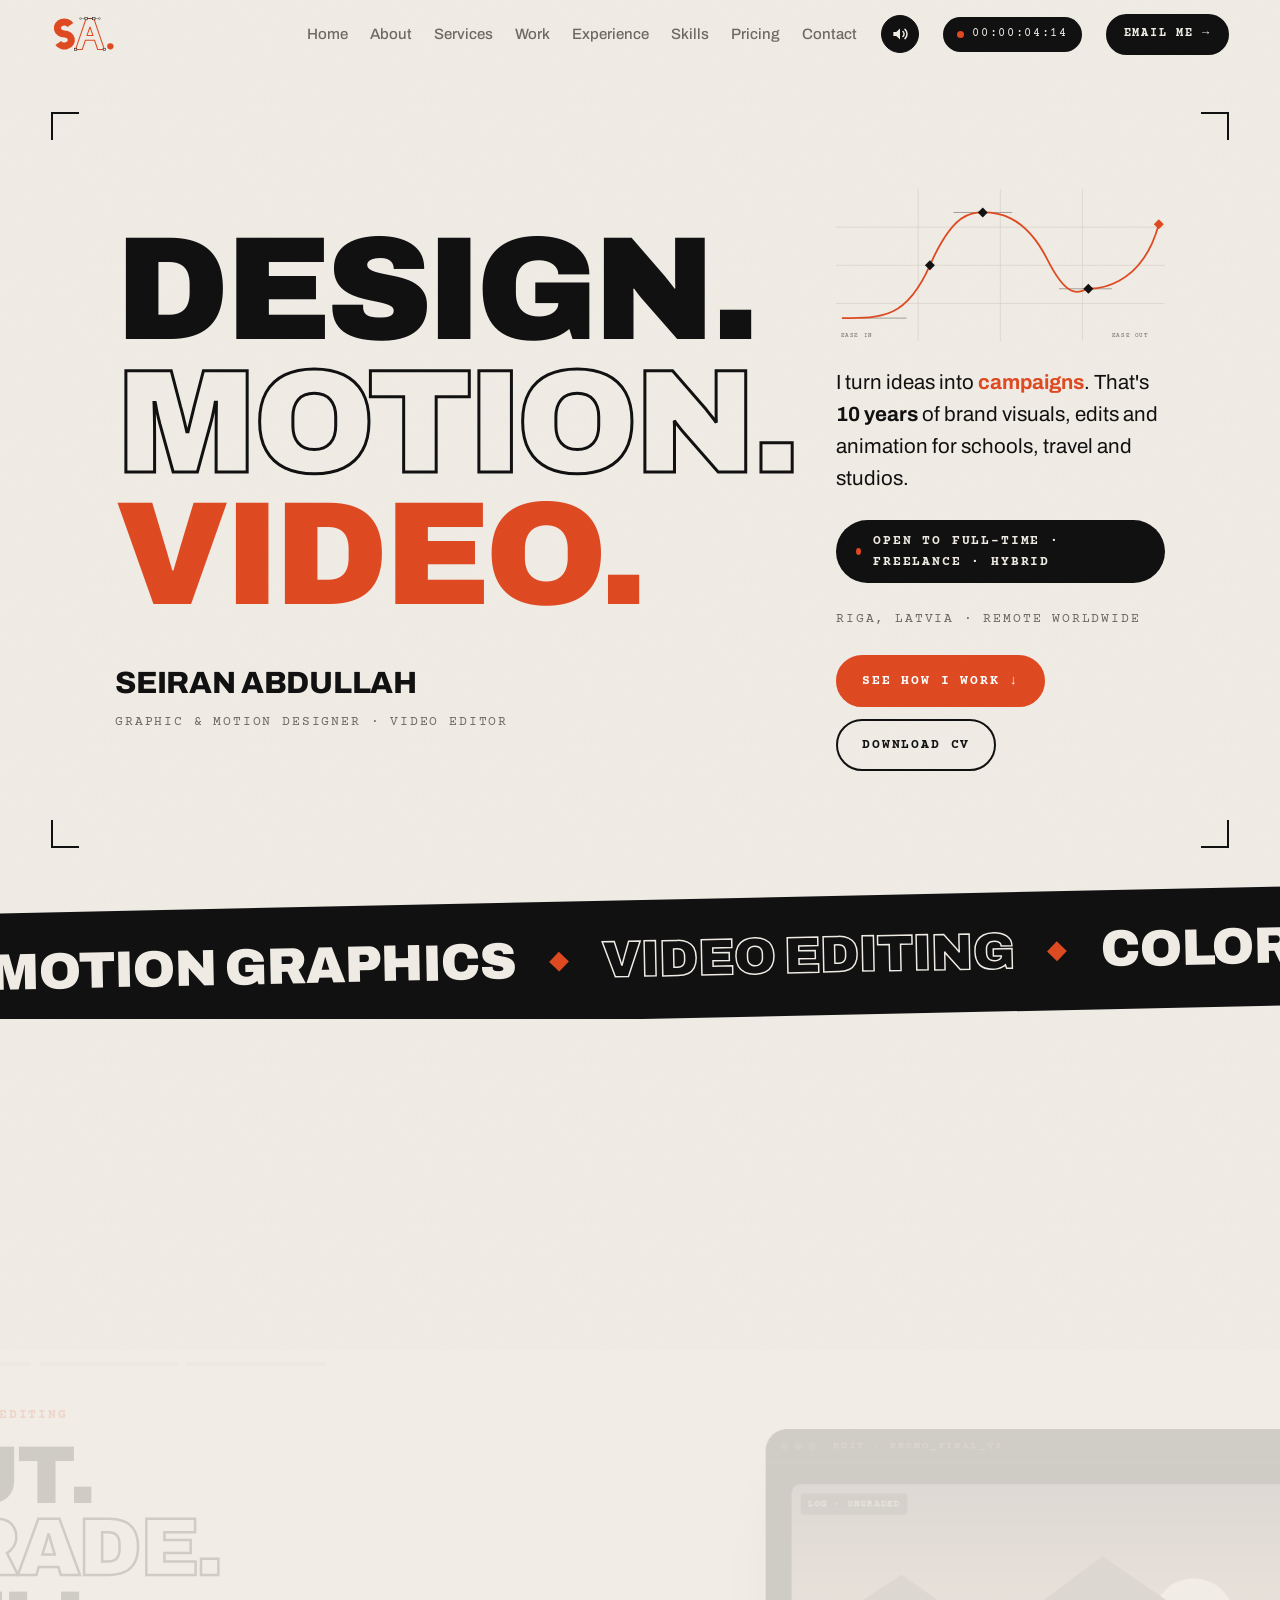
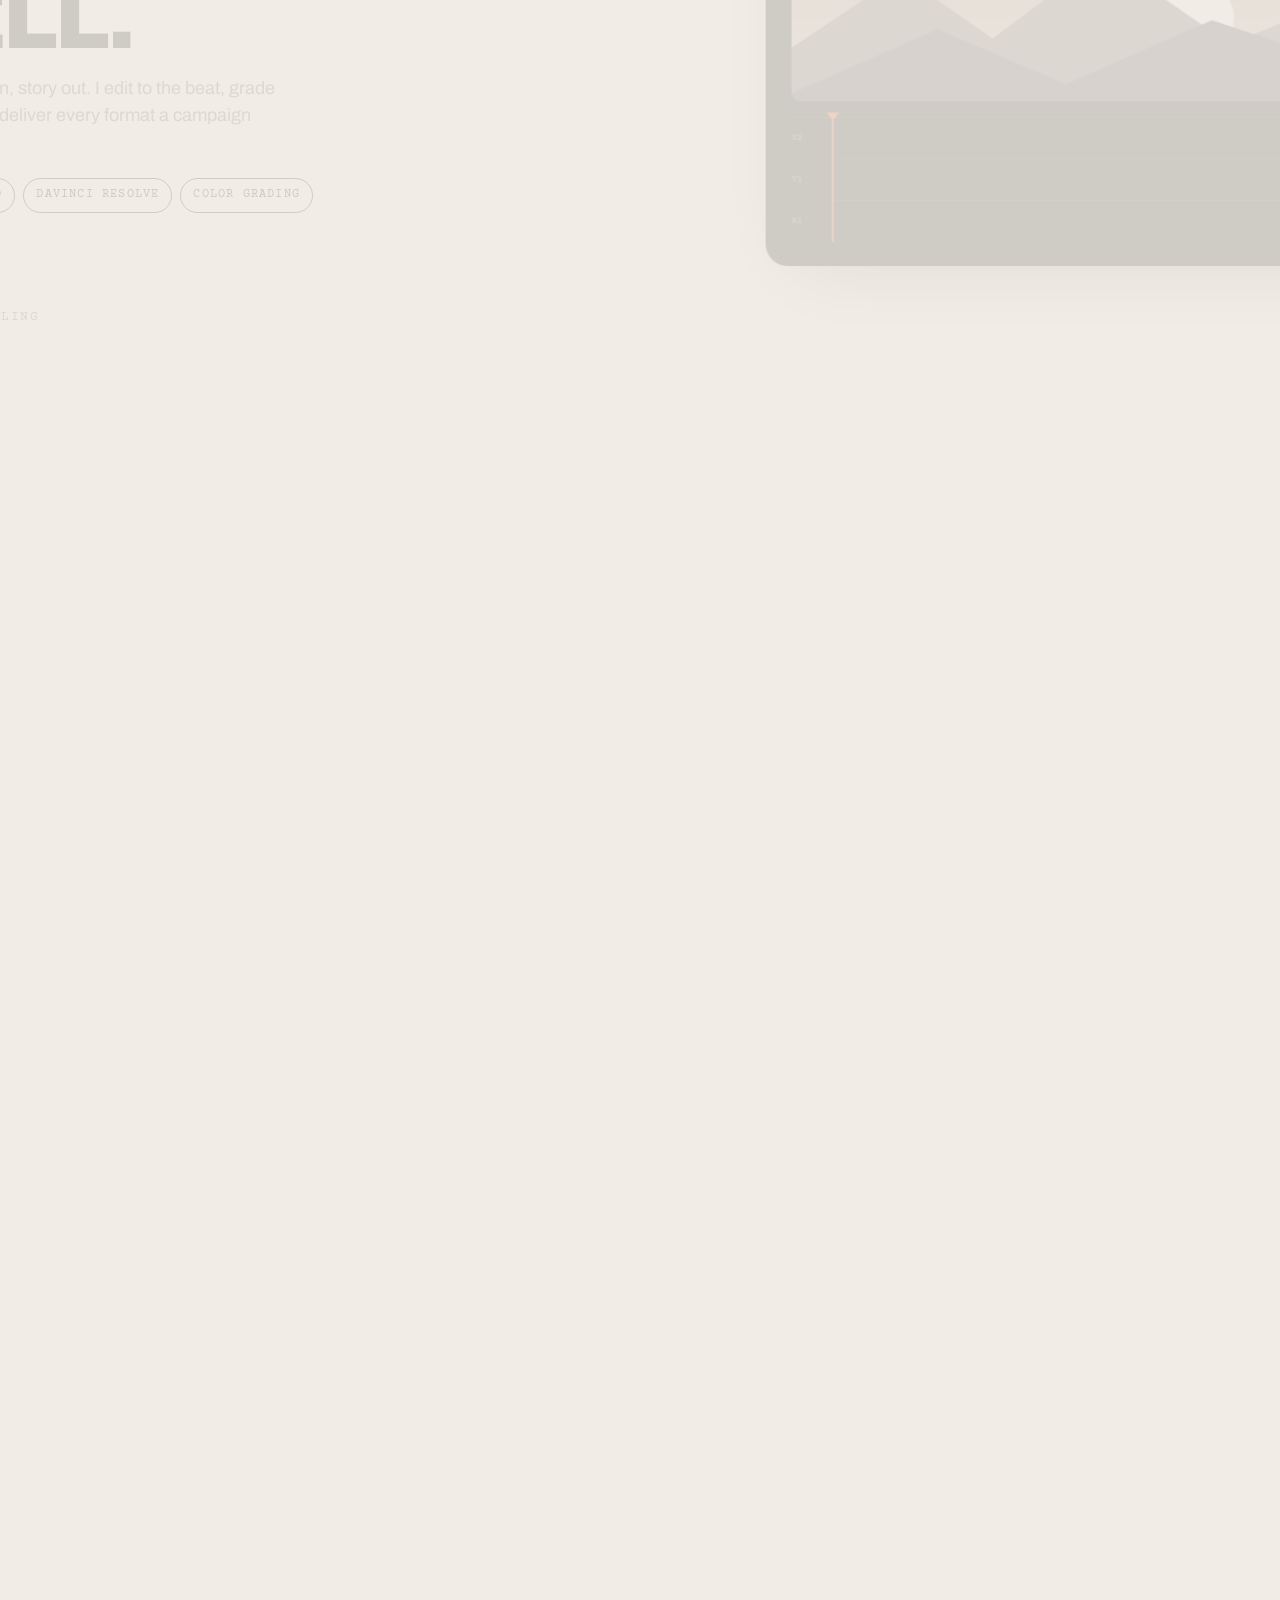
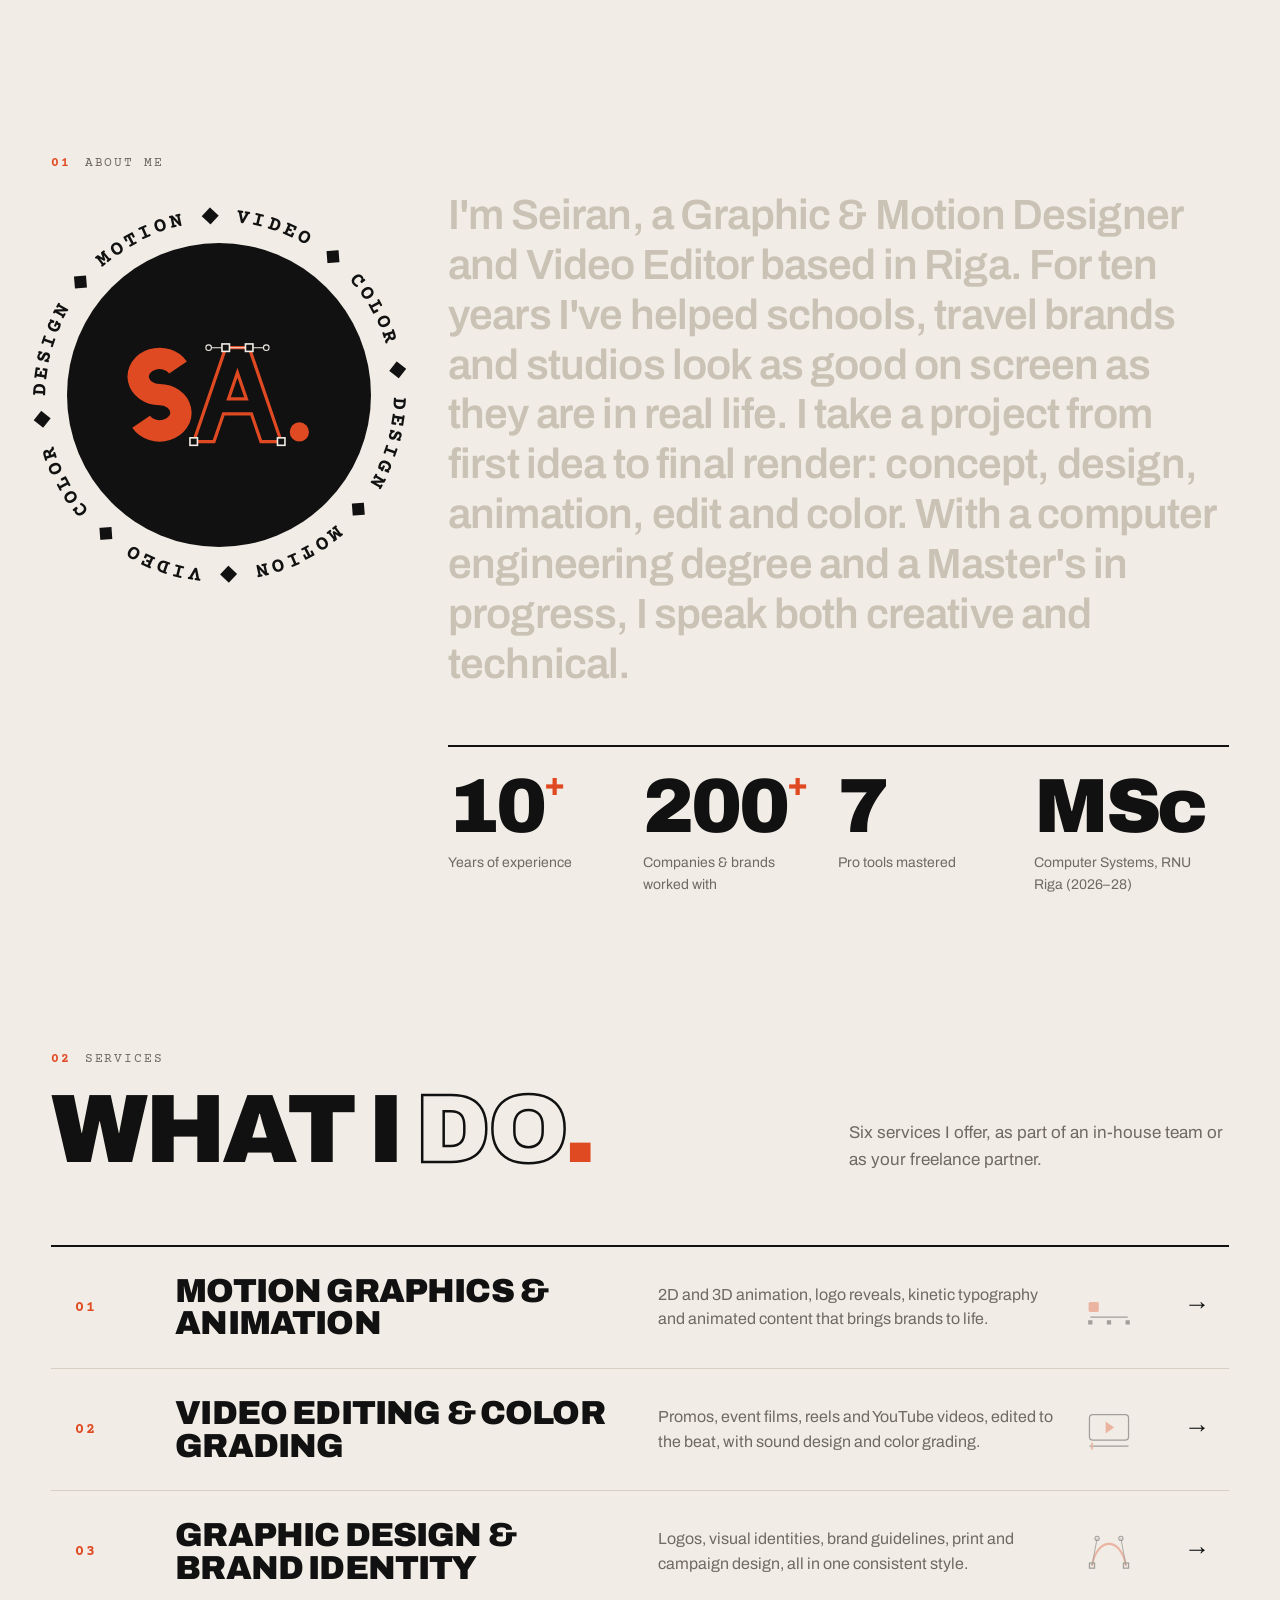
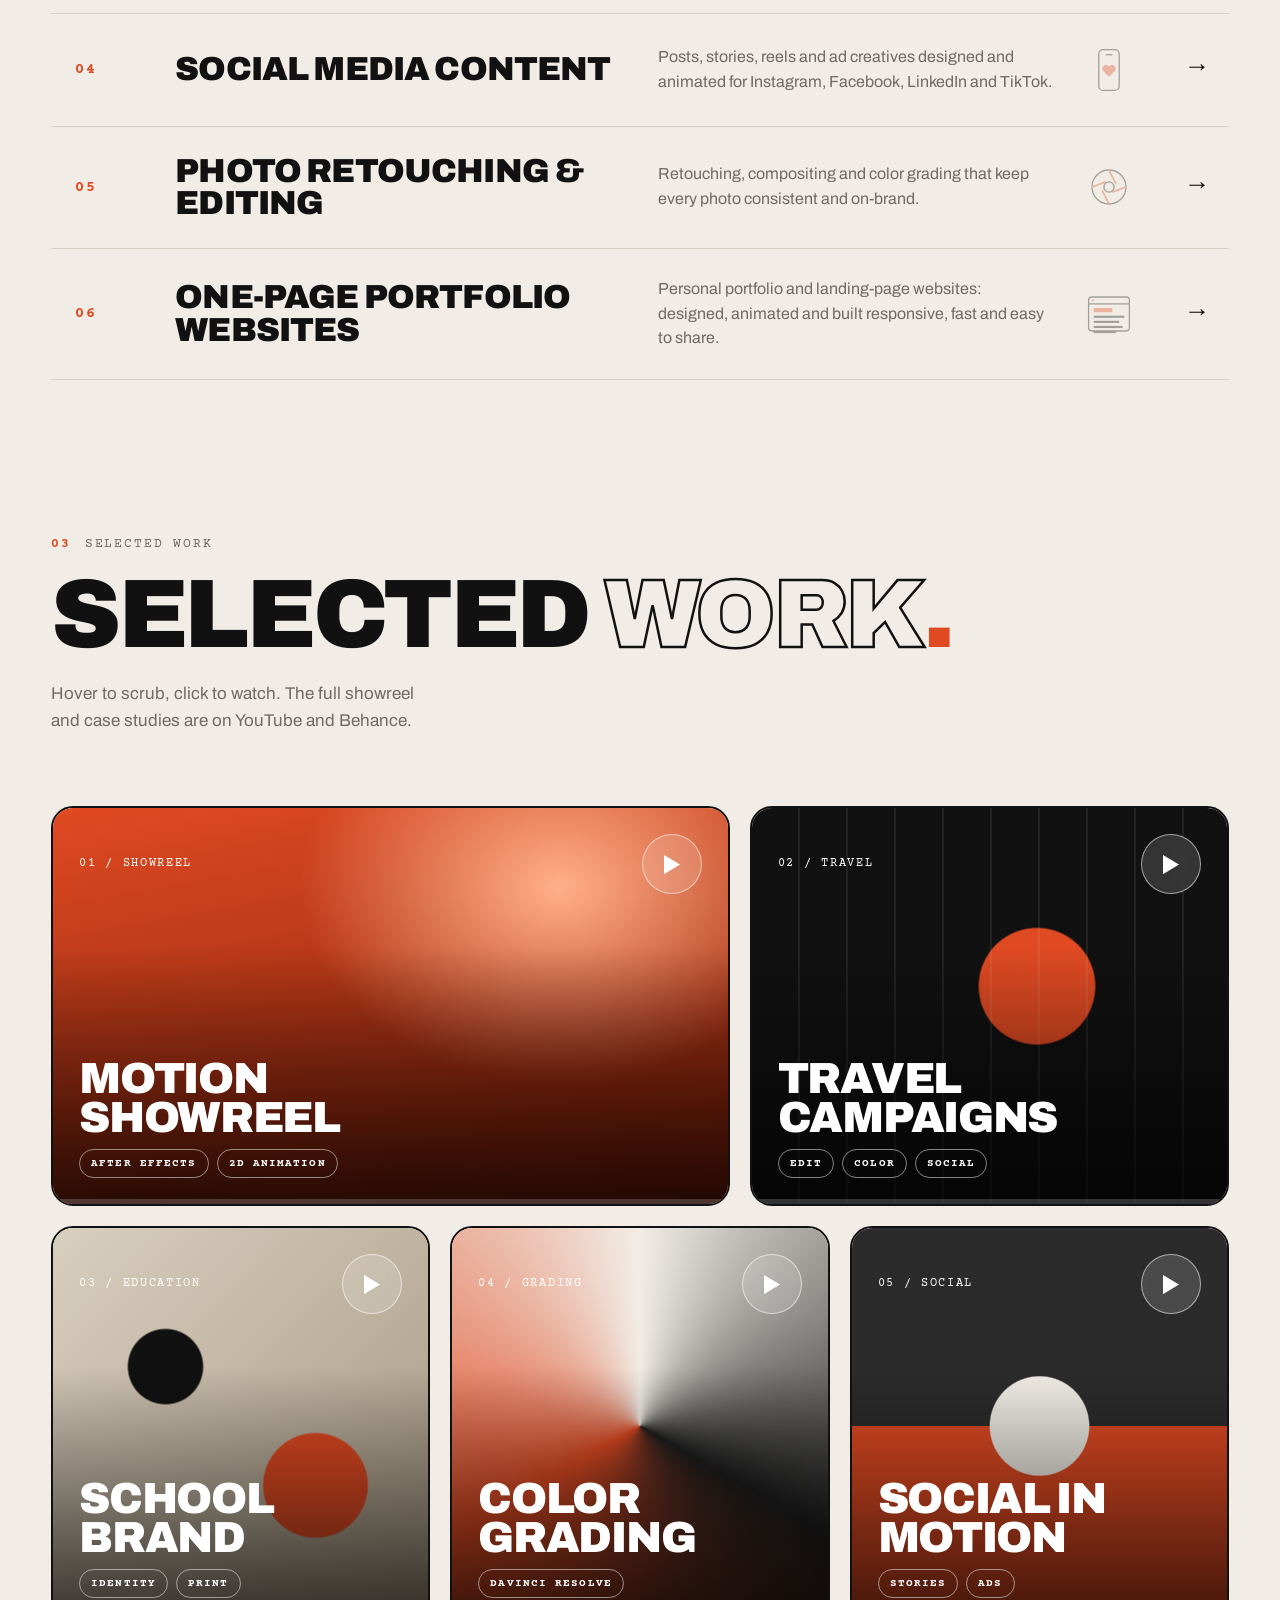
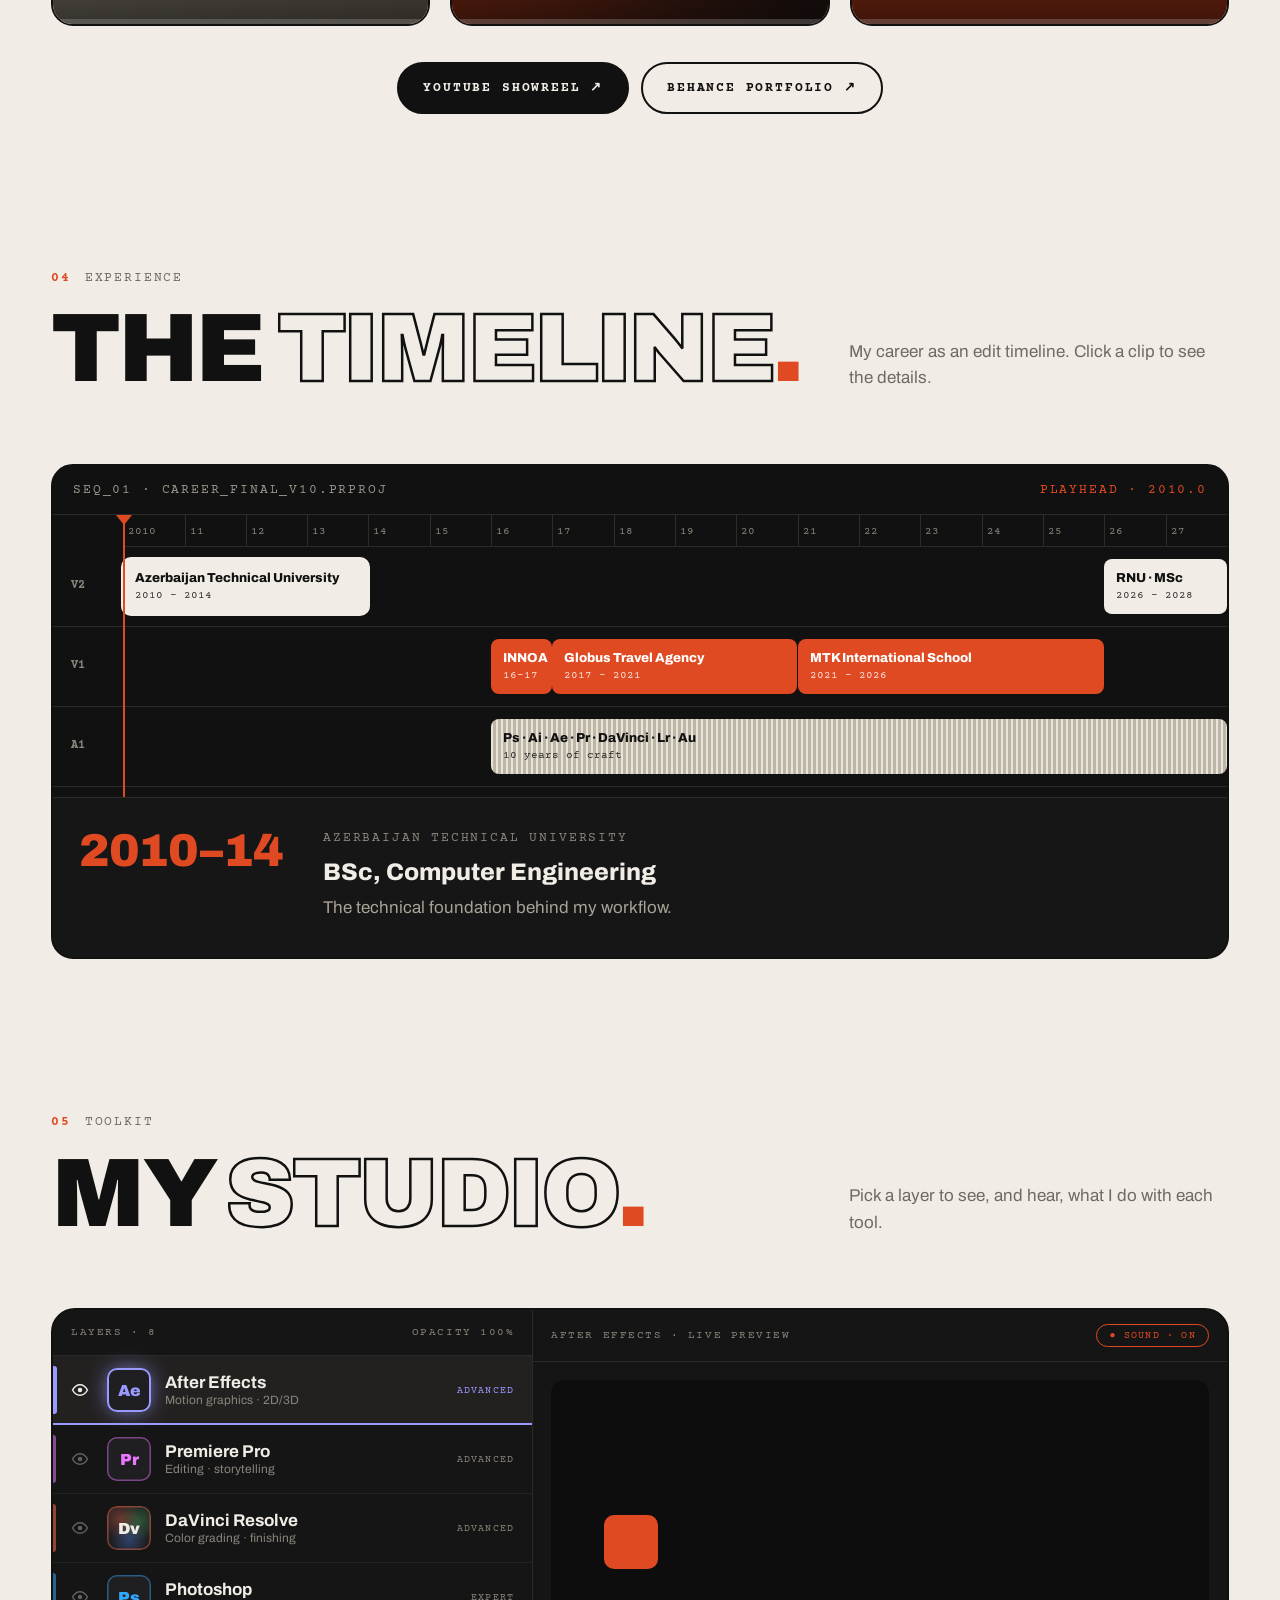
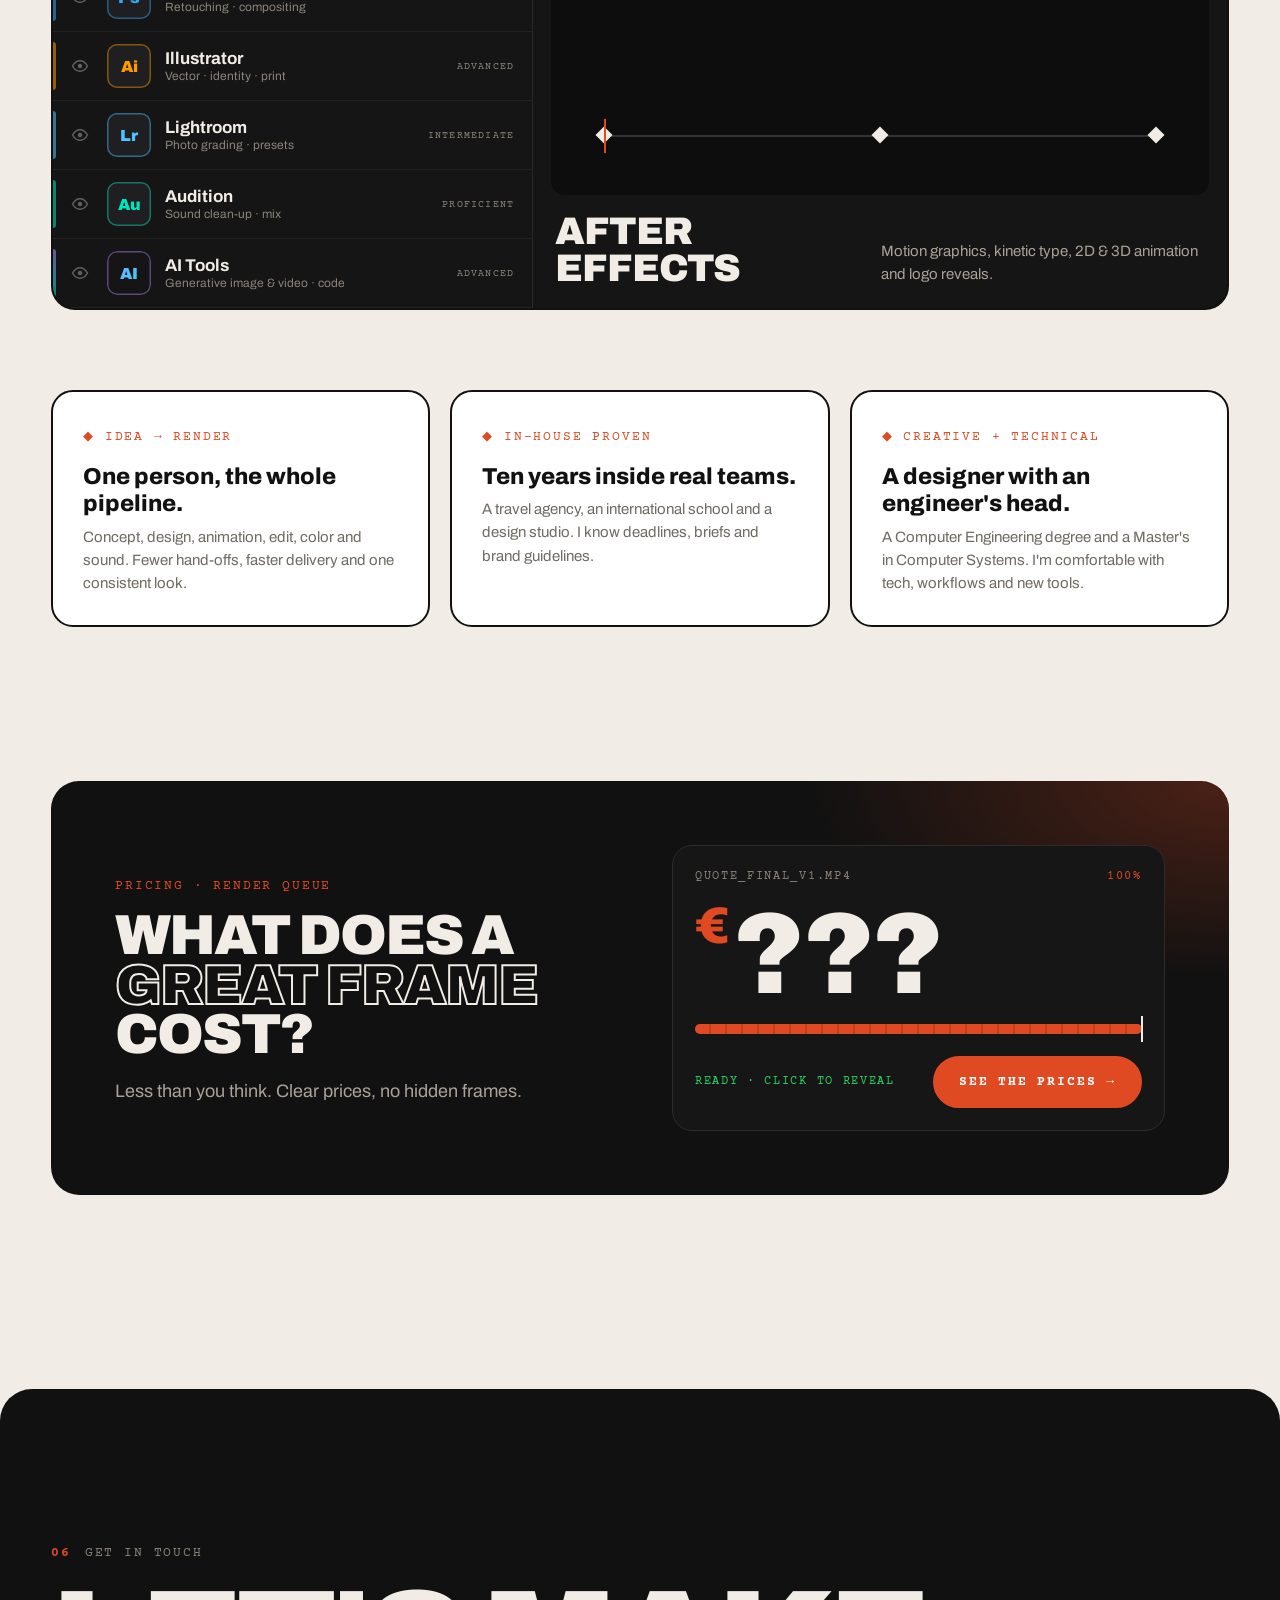
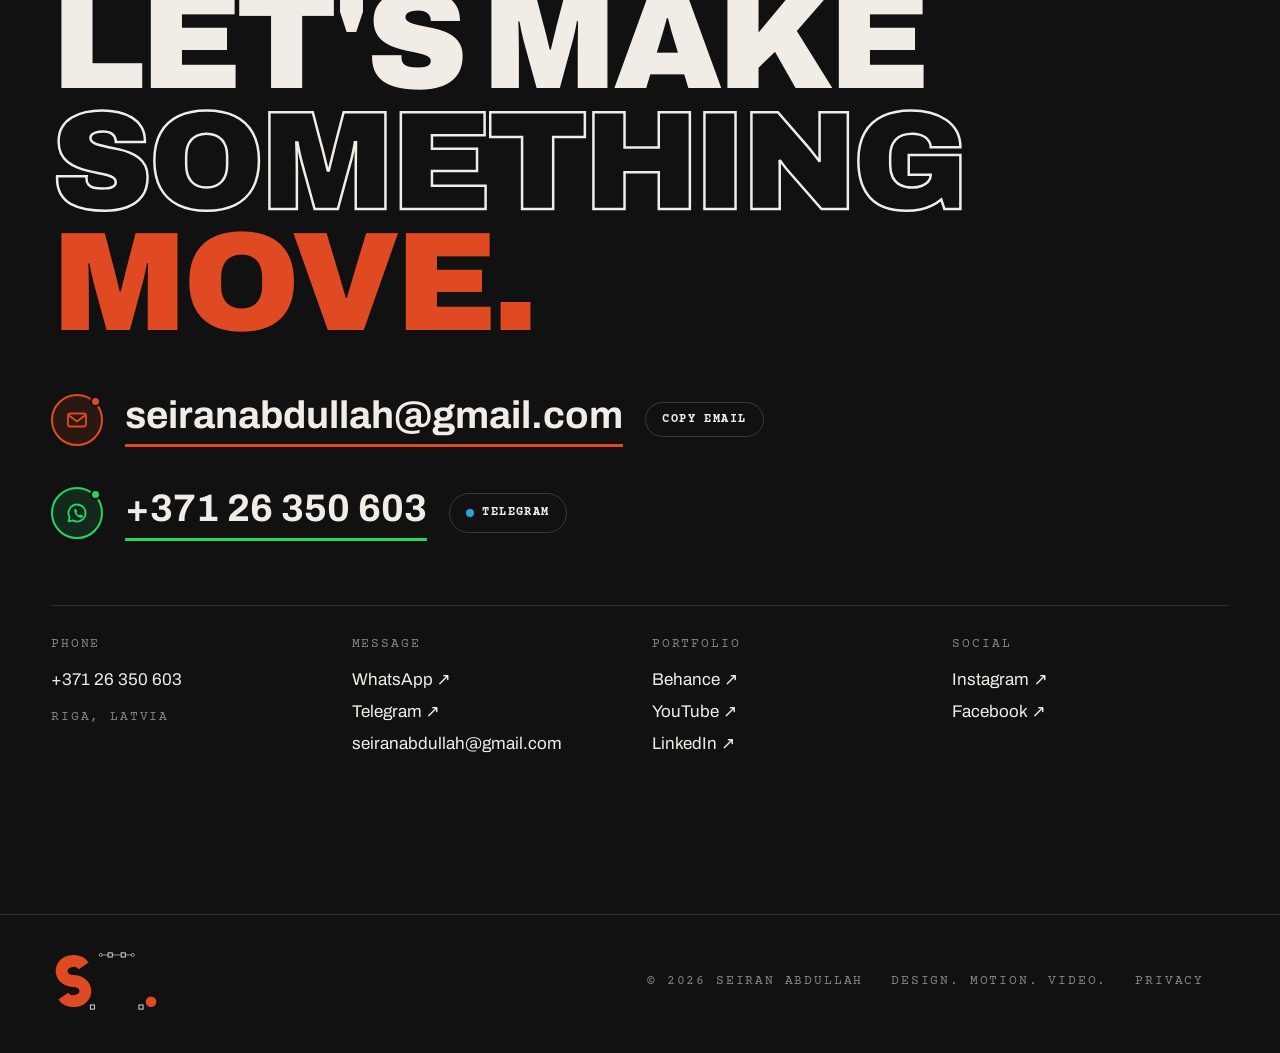
==== index.html @ f1a32ddb "Add files via upload" ====
<!DOCTYPE html>
<html lang="en">
<head>
<meta charset="utf-8">
<meta name="viewport" content="width=device-width, initial-scale=1, viewport-fit=cover">
<title>Seiran Abdullah — Graphic & Motion Designer · Video Editor</title>
<meta name="description" content="Seiran Abdullah — Graphic & Motion Designer and Video Editor based in Riga, Latvia. 10 years of experience in motion graphics, video editing, color grading and brand visuals.">
<meta property="og:type" content="website">
<meta property="og:site_name" content="Seiran Abdullah">
<meta property="og:url" content="https://seiranabdullah.me/">
<meta property="og:title" content="Seiran Abdullah — Design. Motion. Video.">
<meta property="og:description" content="Graphic & Motion Designer and Video Editor in Riga, Latvia. 10+ years, 200+ companies and brands.">
<meta property="og:image" content="https://seiranabdullah.me/og-image.png">
<meta property="og:image:width" content="1200">
<meta property="og:image:height" content="630">
<meta property="og:image:alt" content="Seiran Abdullah — Design. Motion. Video.">
<meta name="twitter:card" content="summary_large_image">
<meta name="twitter:image" content="https://seiranabdullah.me/og-image.png">
<meta name="theme-color" content="#f1ede6">
<link rel="canonical" href="https://seiranabdullah.me/">
<link rel="icon" type="image/svg+xml" href="favicon.svg">
<link rel="apple-touch-icon" href="favicon-180.png">
<link rel="preconnect" href="https://fonts.googleapis.com">
<link rel="preconnect" href="https://fonts.gstatic.com" crossorigin>
<link href="https://fonts.googleapis.com/css2?family=Archivo:wght@400;500;600;700;800;900&family=Courier+Prime:wght@400;700&display=swap" rel="stylesheet">
<link rel="stylesheet" href="style.css">
</head>
<body>
<div class="cursor" id="cursor"></div>

<header class="bar" id="bar">
  <a href="index.html#top" class="logo" id="logo" aria-label="Seiran Abdullah — home"><svg xmlns="http://www.w3.org/2000/svg" viewBox="6 6 188 108" width="66" height="38" role="img" aria-label="Seiran Abdullah logo"><path class="ls" d="M61.3 34.5 A20 17 0 1 0 44 60 A20 17 0 1 1 26.7 85.5" fill="none" stroke="#e04a22" stroke-width="20"/><path class="la" d="M76 104 L106 16 L128 16 L158 104 L139.0 104 L130.1 78 L103.9 78 L95.0 104 Z M117.0 39.5 L125.4 64 L108.6 64 Z" fill="none" stroke="#e04a22" stroke-width="3" stroke-linejoin="miter"/><g class="lhand"><line x1="90" y1="16" x2="144" y2="16" stroke="#111111" stroke-width="1"/><circle cx="90" cy="16" r="2.6" fill="#f1ede6" stroke="#111111" stroke-width="1"/><circle cx="144" cy="16" r="2.6" fill="#f1ede6" stroke="#111111" stroke-width="1"/></g><g class="lanc"><rect x="72.5" y="100.5" width="7" height="7" fill="#f1ede6" stroke="#111111" stroke-width="1.5"/><rect x="102.5" y="12.5" width="7" height="7" fill="#f1ede6" stroke="#111111" stroke-width="1.5"/><rect x="124.5" y="12.5" width="7" height="7" fill="#f1ede6" stroke="#111111" stroke-width="1.5"/><rect x="154.5" y="100.5" width="7" height="7" fill="#f1ede6" stroke="#111111" stroke-width="1.5"/></g><circle class="ldot" cx="175" cy="95" r="9" fill="#e04a22"/></svg></a>
  <nav class="nav" id="nav">
    <a href="#top">Home</a>
    <a href="#about">About</a>
    <a href="#services">Services</a>
    <a href="#work">Work</a>
    <a href="#experience">Experience</a>
    <a href="#skills">Skills</a>
    <a href="pricing.html">Pricing</a>
    <a href="#contact">Contact</a>
  </nav>
  <button class="sndall" id="sndAll" aria-pressed="false" aria-label="Turn sound on"><svg viewBox="0 0 24 24" aria-hidden="true"><path d="M4 9.5h3.5L12 5.5v13l-4.5-4H4z" fill="currentColor"/><path class="w1" d="M15.5 9a4 4 0 0 1 0 6" fill="none" stroke="currentColor" stroke-width="1.8" stroke-linecap="round"/><path class="w2" d="M18 6.5a7.5 7.5 0 0 1 0 11" fill="none" stroke="currentColor" stroke-width="1.8" stroke-linecap="round"/><path class="mute" d="M16 9.5l5 5M21 9.5l-5 5" stroke="currentColor" stroke-width="1.8" stroke-linecap="round"/></svg></button>
  <div class="tc mono" id="tcPill" title="Time you have spent on this site"><span class="rec"></span><span id="tc">00:00:00:00</span></div>
  <a href="mailto:seiranabdullah@gmail.com" class="btn ink sm" data-open-form>Email me →</a>
  <button class="burger" id="burger" aria-label="Open menu" aria-expanded="false">MENU</button>
</header>

<main id="top">
<!-- ================= HERO ================= -->
<section class="hero">
  <div class="wrap" style="width:100%">
    <div class="frame crop"><span class="cm"></span>
      <div class="hero-grid">
        <div>
          <div class="stack">
            <span class="row"><span>Design.</span></span>
            <span class="row o"><span>Motion.</span></span>
            <span class="row a"><span>Video.</span><i class="wipe-ph"></i></span>
          </div>
          <div class="who later">
            <h1>Seiran Abdullah</h1>
            <div class="mono">Graphic &amp; Motion Designer · Video Editor</div>
          </div>
        </div>
        <div class="hero-side later">
          <svg class="graph" viewBox="0 0 560 260" aria-hidden="true">
            <path class="grid" d="M0 65H560M0 130H560M0 195H560M140 0V260M280 0V260M420 0V260"/>
            <path class="hand" d="M40 220 L120 220 M200 40 L300 40 M380 170 L470 170"/>
            <path class="curve" id="heroCurve" d="M10 220 C80 220 120 220 160 130 S 230 40 250 40 S 320 40 360 120 S 420 170 430 170 S 520 170 550 60"/>
            <rect class="kf" x="154" y="124" width="12" height="12" transform="rotate(45 160 130)" style="animation-delay:3.3s"/>
            <rect class="kf" x="244" y="34" width="12" height="12" transform="rotate(45 250 40)" style="animation-delay:3.7s"/>
            <rect class="kf" x="424" y="164" width="12" height="12" transform="rotate(45 430 170)" style="animation-delay:4.2s"/>
            <rect class="kf" x="544" y="54" width="12" height="12" transform="rotate(45 550 60)" style="animation-delay:4.6s;fill:#e04a22"/>
            <circle r="7" fill="#e04a22" opacity="0">
              <set attributeName="opacity" to="1" begin="5s"/>
              <animateMotion dur="3.2s" begin="5s" repeatCount="indefinite" calcMode="spline" keyTimes="0;1" keyPoints="0;1" keySplines=".65 0 .35 1" path="M10 220 C80 220 120 220 160 130 S 230 40 250 40 S 320 40 360 120 S 420 170 430 170 S 520 170 550 60"/>
            </circle>
            <text x="8" y="252">EASE IN</text><text x="470" y="252">EASE OUT</text>
          </svg>
          <p class="lead">I turn ideas into <span class="swap" id="swap"><span>motion</span></span>. That's <b>10 years</b> of brand visuals, edits and animation for schools, travel and studios.</p>
          <div><span class="pill">Open to full-time · Freelance · Hybrid</span></div>
          <div class="mono where">Riga, Latvia · Remote worldwide</div>
          <div class="cta">
            <a class="btn hot" href="#story" data-cursor="big">See how I work ↓</a>
            <a class="btn" href="seiranabdullah.pdf" target="_blank" rel="noopener" data-cursor="big">Download CV</a>
          </div>
        </div>
      </div>
    </div>
  </div>
</section>

<div class="marquee" aria-hidden="true">
  <div class="track">
    <span>Motion Graphics</span><span class="ghost">Video Editing</span><span>Color Grading</span><span class="ghost">Brand Identity</span><span>2D &amp; 3D Animation</span><span class="ghost">Social Content</span>
    <span>Motion Graphics</span><span class="ghost">Video Editing</span><span>Color Grading</span><span class="ghost">Brand Identity</span><span>2D &amp; 3D Animation</span><span class="ghost">Social Content</span>
  </div>
</div>

<!-- ================= SCROLL STORY ================= -->
<section class="story" id="story" aria-label="How I work: editing, motion, design">
  <div class="story-stage">
    <div>
      <div class="rail" aria-hidden="true"><span><i></i></span><span><i></i></span><span><i></i></span></div>
      <div class="ctexts">
        <div class="ct on" data-c="0">
          <span class="mono">01 / Video editing</span>
          <h2>Cut.<br><span class="o">Grade.</span><br>Tell.</h2>
          <p>Raw footage in, story out. I edit to the beat, grade for mood and deliver every format a campaign needs.</p>
          <ul><li>Premiere Pro</li><li>DaVinci Resolve</li><li>Color grading</li><li>Sound</li></ul>
        </div>
        <div class="ct" data-c="1">
          <span class="mono">02 / Motion design</span>
          <h2>Every<br><span class="o">frame</span><br>moves.</h2>
          <p>Keyframes, easing and timing. That's the difference between something that moves and something that feels alive.</p>
          <ul><li>After Effects</li><li>2D animation</li><li>3D animation</li><li>Kinetic type</li></ul>
        </div>
        <div class="ct" data-c="2">
          <span class="mono">03 / Graphic design</span>
          <h2>Grid.<br><span class="o">Vector.</span><br>Brand.</h2>
          <p>Every motion piece starts as a strong still. I build logos, identities and campaign visuals on a grid and finish them by eye.</p>
          <ul><li>Illustrator</li><li>Photoshop</li><li>Identity</li><li>Print</li></ul>
        </div>
      </div>
      <div class="scroll-hint mono"><i></i>Keep scrolling</div>
    </div>

    <div class="monitor" aria-hidden="true">
      <div class="mon-bar mono"><span class="dots"><i></i><i></i><i></i></span><span class="ttl" id="monTitle">EDIT · Promo_Final_v3</span><span class="tcr" id="monTc">00:00:00:00</span></div>

      <!-- scene 1: editing -->
      <div class="scene s-edit on" data-s="0">
        <div class="viewer">
          <svg class="flat" viewBox="0 0 320 180" preserveAspectRatio="xMidYMid slice"><defs><linearGradient id="skyA" x1="0" y1="0" x2="0" y2="1"><stop offset="0" stop-color="#2b2d5c"/><stop offset=".55" stop-color="#f07b4f"/><stop offset="1" stop-color="#ffcf8a"/></linearGradient></defs><rect width="320" height="180" fill="url(#skyA)"/><circle cx="220" cy="104" r="22" fill="#ffe2b0"/><path d="M0 120 L60 80 L110 115 L170 70 L240 118 L320 85 V180 H0Z" fill="#6b2f43"/><path d="M0 145 L80 110 L150 140 L230 105 L320 135 V180 H0Z" fill="#2a1622"/><path d="M0 166 Q160 140 320 166 V180 H0Z" fill="#140b10"/></svg>
          <div class="graded" id="graded" style="position:absolute;inset:0"><svg viewBox="0 0 320 180" preserveAspectRatio="xMidYMid slice" style="position:absolute;inset:0;width:100%;height:100%"><defs><linearGradient id="skyB" x1="0" y1="0" x2="0" y2="1"><stop offset="0" stop-color="#1d1f63"/><stop offset=".5" stop-color="#ff5a2a"/><stop offset="1" stop-color="#ffc35c"/></linearGradient></defs><rect width="320" height="180" fill="url(#skyB)"/><circle cx="220" cy="104" r="22" fill="#fff0c8"/><path d="M0 120 L60 80 L110 115 L170 70 L240 118 L320 85 V180 H0Z" fill="#7a1e3a"/><path d="M0 145 L80 110 L150 140 L230 105 L320 135 V180 H0Z" fill="#250a1c"/><path d="M0 166 Q160 140 320 166 V180 H0Z" fill="#0b0408"/></svg></div>
          <span class="wipe" id="wipe"></span>
          <span class="lab l">LOG · UNGRADED</span><span class="lab r" id="gradeLab" style="opacity:0">REC.709 · GRADED</span>
        </div>
        <div class="tracks" id="tracks">
          <div class="trk2"><b>V2</b><span class="clip2 c-c" data-at=".14" style="left:48%;width:26%">TITLE · SA.</span></div>
          <div class="trk2"><b>V1</b><span class="clip2 c-o" data-at=".02" style="left:0;width:31%">CLIP_01</span><span class="clip2 c-o" data-at=".07" style="left:32%;width:30%">CLIP_02</span><span class="clip2 c-o" data-at=".11" style="left:63%;width:37%">CLIP_03</span></div>
          <div class="trk2"><b>A1</b><span class="clip2 c-a" data-at=".18" style="left:0;width:100%">MUSIC · 120 BPM</span></div>
          <span class="ph2" id="ph2"></span>
        </div>
      </div>

      <!-- scene 2: motion -->
      <div class="scene s-motion" data-s="1">
        <svg viewBox="0 0 640 420">
          <path d="M60 110 H580 M60 203 H580 M60 296 H580 M60 390 H580 M190 90 V390 M320 90 V390 M450 90 V390 M580 90 V390" stroke="#222" stroke-width="1"/>
          <line x1="60" y1="44" x2="580" y2="44" stroke="#2c2c2c" stroke-width="2"/>
          <g id="ghosts"></g>
          <rect id="mObj" x="46" y="30" width="28" height="28" rx="6" fill="#e04a22"/>
          <path id="mCurve" d="M60 390 C260 390 380 110 580 110" fill="none" stroke="#e04a22" stroke-width="3"/>
          <g id="mHandles" opacity="0">
            <line x1="60" y1="390" x2="260" y2="390" stroke="#f1ede6" stroke-width="1.5"/><circle cx="260" cy="390" r="6" fill="#111" stroke="#f1ede6" stroke-width="1.5"/>
            <line x1="580" y1="110" x2="380" y2="110" stroke="#f1ede6" stroke-width="1.5"/><circle cx="380" cy="110" r="6" fill="#111" stroke="#f1ede6" stroke-width="1.5"/>
          </g>
          <rect id="kf1" x="52" y="382" width="16" height="16" fill="#f1ede6" transform="rotate(45 60 390)" opacity="0"/>
          <rect id="kf2" x="572" y="102" width="16" height="16" fill="#f1ede6" transform="rotate(45 580 110)" opacity="0"/>
          <circle id="mDot" r="6" fill="#fff" opacity="0"/>
          <text x="60" y="80">POSITION X</text><text x="470" y="80" id="mFrame">FRAME 000</text>
          <text x="66" y="412">EASE IN-OUT · 25 FPS</text>
        </svg>
      </div>

      <!-- scene 3: design -->
      <div class="scene s-design" data-s="2">
        <div class="grid"></div>
        <svg class="art" viewBox="0 0 200 120">
          <path id="dS" d="M61.3 34.5 A20 17 0 1 0 44 60 A20 17 0 1 1 26.7 85.5" fill="none" stroke="#e04a22" stroke-width="20"/>
          <path id="dA" d="M76 104 L106 16 L128 16 L158 104 L139.0 104 L130.1 78 L103.9 78 L95.0 104 Z M117.0 39.5 L125.4 64 L108.6 64 Z" fill="none" stroke="#e04a22" stroke-width="3" stroke-linejoin="miter"/>
          <g id="dAnc" opacity="0"><rect x="72.5" y="100.5" width="7" height="7" fill="#f1ede6" stroke="#111" stroke-width="1.5"/><rect x="102.5" y="12.5" width="7" height="7" fill="#f1ede6" stroke="#111" stroke-width="1.5"/><rect x="124.5" y="12.5" width="7" height="7" fill="#f1ede6" stroke="#111" stroke-width="1.5"/><rect x="154.5" y="100.5" width="7" height="7" fill="#f1ede6" stroke="#111" stroke-width="1.5"/></g>
          <g id="dHand" opacity="0"><line x1="90" y1="16" x2="144" y2="16" stroke="#111" stroke-width="1"/><circle cx="90" cy="16" r="2.6" fill="#f1ede6" stroke="#111" stroke-width="1"/><circle cx="144" cy="16" r="2.6" fill="#f1ede6" stroke="#111" stroke-width="1"/></g>
          <circle id="dDot" cx="175" cy="95" r="9" fill="#e04a22" transform="scale(0)" style="transform-origin:175px 95px"/>
          <g id="pen" opacity="0"><path d="M0 0 L-3.5 -9 L0 -13 L3.5 -9 Z" fill="#111"/><circle cx="0" cy="-7" r="1.2" fill="#f1ede6"/></g>
        </svg>
        <div class="sw">
          <div class="chip" style="background:#e04a22;color:#fff"><b>Orange</b>#E04A22</div>
          <div class="chip" style="background:#111;color:#f1ede6"><b>Ink</b>#111111</div>
          <div class="chip" style="background:#f1ede6"><b>Cream</b>#F1EDE6</div>
        </div>
        <div class="spec" id="spec"><span class="aa">Aa</span><span class="mono">Archivo 900 · Courier Prime<br>8 pt grid · SA. vector mark</span></div>
      </div>
    </div>
  </div>
</section>

<!-- ================= ABOUT ================= -->
<section id="about">
  <div class="wrap">
    <div class="sec-label mono"><b>01</b> About me</div>
    <div class="about-grid">
      <div class="portrait reveal">
        <!-- Your photo: upload a square photo named seiran.jpg next to index.html. Until then the logo shows. -->
        <img class="me" src="seiran.jpg" alt="Seiran Abdullah" width="320" height="320" loading="lazy" onerror="this.remove()">
        <svg xmlns="http://www.w3.org/2000/svg" viewBox="6 6 188 108" role="img" aria-label="Seiran Abdullah logo" class="plogo"><path d="M61.3 34.5 A20 17 0 1 0 44 60 A20 17 0 1 1 26.7 85.5" fill="none" stroke="#e04a22" stroke-width="20"/><path d="M76 104 L106 16 L128 16 L158 104 L139.0 104 L130.1 78 L103.9 78 L95.0 104 Z M117.0 39.5 L125.4 64 L108.6 64 Z" fill="none" stroke="#e04a22" stroke-width="3" stroke-linejoin="miter"/><g><line x1="90" y1="16" x2="144" y2="16" stroke="#f1ede6" stroke-width="1"/><circle cx="90" cy="16" r="2.6" fill="#111111" stroke="#f1ede6" stroke-width="1"/><circle cx="144" cy="16" r="2.6" fill="#111111" stroke="#f1ede6" stroke-width="1"/></g><g><rect x="72.5" y="100.5" width="7" height="7" fill="#111111" stroke="#f1ede6" stroke-width="1.5"/><rect x="102.5" y="12.5" width="7" height="7" fill="#111111" stroke="#f1ede6" stroke-width="1.5"/><rect x="124.5" y="12.5" width="7" height="7" fill="#111111" stroke="#f1ede6" stroke-width="1.5"/><rect x="154.5" y="100.5" width="7" height="7" fill="#111111" stroke="#f1ede6" stroke-width="1.5"/></g><circle cx="175" cy="95" r="9" fill="#e04a22"/></svg>
        <svg viewBox="0 0 200 200" aria-hidden="true"><defs><path id="c" d="M100,100 m-88,0 a88,88 0 1,1 176,0 a88,88 0 1,1 -176,0"/></defs>
          <text><textPath href="#c" textLength="548" lengthAdjust="spacing">DESIGN ◆ MOTION ◆ VIDEO ◆ COLOR ◆ DESIGN ◆ MOTION ◆ VIDEO ◆ COLOR ◆</textPath></text></svg>
      </div>
      <div>
        <p class="statement" id="statement">I'm Seiran, a Graphic &amp; Motion Designer and Video Editor based in [Riga.] For ten years I've helped [schools,] [travel] [brands] and [studios] look as good on screen as they are in real life. I take a project from first idea to final render: concept, design, animation, edit and [color.] With a computer engineering degree and a Master's in progress, I speak both [creative] and [technical.]</p>
        <div class="facts">
          <div class="fact"><div class="num" data-count="10">0<sup>+</sup></div><p>Years of experience</p></div>
          <div class="fact"><div class="num" data-count="200">0<sup>+</sup></div><p>Companies &amp; brands worked with</p></div>
          <div class="fact"><div class="num" data-count="7">0</div><p>Pro tools mastered</p></div>
          <div class="fact"><div class="num">MSc</div><p>Computer Systems, RNU Riga (2026–28)</p></div>
        </div>
      </div>
    </div>
  </div>
</section>

<!-- ================= SERVICES ================= -->
<section id="services" style="padding-top:0">
  <div class="wrap">
    <div class="sec-head">
      <div>
        <div class="sec-label mono"><b>02</b> Services</div>
        <h2 class="h2">What I <span class="o">do</span><em>.</em></h2>
      </div>
      <p>Six services I offer, as part of an in-house team or as your freelance partner.</p>
    </div>
    <div class="svc2">
      <a class="srv reveal" href="pricing.html#motion" style="--d:0ms"><span class="srv-no mono">01</span><h3 class="srv-t">Motion Graphics &amp; Animation</h3><p class="srv-p">2D and 3D animation, logo reveals, kinetic typography and animated content that brings brands to life.</p><span class="srv-ic" aria-hidden="true"><svg class="srv-svg" viewBox="0 0 56 56"><line x1="6" y1="40" x2="50" y2="40" stroke="currentColor" stroke-width="1.5"/><rect class="mv" x="4" y="22" width="12" height="12" rx="2" fill="#e04a22"/><path d="M6 46h0M28 46h0M50 46h0" stroke="currentColor" stroke-width="5" stroke-linecap="square"/></svg></span><span class="srv-arr" aria-hidden="true">→</span></a>
      <a class="srv reveal" href="pricing.html#video" style="--d:70ms"><span class="srv-no mono">02</span><h3 class="srv-t">Video Editing &amp; Color Grading</h3><p class="srv-p">Promos, event films, reels and YouTube videos, edited to the beat, with sound design and color grading.</p><span class="srv-ic" aria-hidden="true"><svg class="srv-svg" viewBox="0 0 56 56"><rect x="5" y="10" width="46" height="30" rx="4" fill="none" stroke="currentColor" stroke-width="1.5"/><path d="M24 18l10 7-10 7z" fill="#e04a22"/><line x1="5" y1="47" x2="51" y2="47" stroke="currentColor" stroke-width="1.5"/><line class="ph" x1="8" y1="43" x2="8" y2="51" stroke="#e04a22" stroke-width="2"/></svg></span><span class="srv-arr" aria-hidden="true">→</span></a>
      <a class="srv reveal" href="pricing.html#design" style="--d:140ms"><span class="srv-no mono">03</span><h3 class="srv-t">Graphic Design &amp; Brand Identity</h3><p class="srv-p">Logos, visual identities, brand guidelines, print and campaign design, all in one consistent style.</p><span class="srv-ic" aria-hidden="true"><svg class="srv-svg" viewBox="0 0 56 56"><path class="dr" d="M8 44 C 14 10, 42 10, 48 44" fill="none" stroke="#e04a22" stroke-width="2.5"/><line x1="8" y1="44" x2="14" y2="12" stroke="currentColor" stroke-width="1"/><line x1="48" y1="44" x2="42" y2="12" stroke="currentColor" stroke-width="1"/><rect x="5" y="41" width="6" height="6" fill="none" stroke="currentColor" stroke-width="1.5"/><rect x="45" y="41" width="6" height="6" fill="none" stroke="currentColor" stroke-width="1.5"/><circle cx="14" cy="12" r="2.5" fill="none" stroke="currentColor" stroke-width="1.2"/><circle cx="42" cy="12" r="2.5" fill="none" stroke="currentColor" stroke-width="1.2"/></svg></span><span class="srv-arr" aria-hidden="true">→</span></a>
      <a class="srv reveal" href="pricing.html#social" style="--d:210ms"><span class="srv-no mono">04</span><h3 class="srv-t">Social Media Content</h3><p class="srv-p">Posts, stories, reels and ad creatives designed and animated for Instagram, Facebook, LinkedIn and TikTok.</p><span class="srv-ic" aria-hidden="true"><svg class="srv-svg" viewBox="0 0 56 56"><rect x="16" y="4" width="24" height="48" rx="5" fill="none" stroke="currentColor" stroke-width="1.5"/><path class="hb" d="M28 36 l-7-7 a4.2 4.2 0 0 1 7-5 a4.2 4.2 0 0 1 7 5z" fill="#e04a22"/><line x1="24" y1="10" x2="32" y2="10" stroke="currentColor" stroke-width="1.5"/></svg></span><span class="srv-arr" aria-hidden="true">→</span></a>
      <a class="srv reveal" href="pricing.html#photo" style="--d:280ms"><span class="srv-no mono">05</span><h3 class="srv-t">Photo Retouching &amp; Editing</h3><p class="srv-p">Retouching, compositing and color grading that keep every photo consistent and on-brand.</p><span class="srv-ic" aria-hidden="true"><svg class="srv-svg" viewBox="0 0 56 56"><g class="ap"><circle cx="28" cy="28" r="20" fill="none" stroke="currentColor" stroke-width="1.5"/><path d="M28 8 L36 24 M48 28 L32 34 M28 48 L20 32 M8 28 L24 22" stroke="#e04a22" stroke-width="2"/></g><circle cx="28" cy="28" r="6" fill="none" stroke="currentColor" stroke-width="1.5"/></svg></span><span class="srv-arr" aria-hidden="true">→</span></a>
      <a class="srv reveal" href="pricing.html#web" style="--d:350ms"><span class="srv-no mono">06</span><h3 class="srv-t">One-Page Portfolio Websites</h3><p class="srv-p">Personal portfolio and landing-page websites: designed, animated and built responsive, fast and easy to share.</p><span class="srv-ic" aria-hidden="true"><svg class="srv-svg" viewBox="0 0 56 56"><rect x="4" y="8" width="48" height="40" rx="4" fill="none" stroke="currentColor" stroke-width="1.5"/><line x1="4" y1="16" x2="52" y2="16" stroke="currentColor" stroke-width="1.5"/><circle cx="9" cy="12" r="1.3" fill="#e04a22"/><g class="sc"><rect x="10" y="21" width="22" height="5" rx="1" fill="#e04a22"/><rect x="10" y="30" width="36" height="2.5" fill="currentColor"/><rect x="10" y="36" width="30" height="2.5" fill="currentColor"/><rect x="10" y="42" width="34" height="2.5" fill="currentColor"/><rect x="10" y="48" width="26" height="2.5" fill="currentColor"/></g></svg></span><span class="srv-arr" aria-hidden="true">→</span></a>
    </div>
  </div>
</section>

<!-- ================= WORK ================= -->
<section id="work" style="padding-top:0">
  <div class="wrap">
    <div class="sec-head">
      <div>
        <div class="sec-label mono"><b>03</b> Selected work</div>
        <h2 class="h2">Selected <span class="o">work</span><em>.</em></h2>
      </div>
      <p>Hover to scrub, click to watch. The full showreel and case studies are on YouTube and Behance.</p>
    </div>
    <!-- Tip: replace each .thumb gradient with a real still: <div class="thumb" style="background:url(work1.jpg) center/cover"></div> -->
    <div class="works">
      <a class="card reveal" href="https://www.youtube.com/@seiranabdullah" target="_blank" rel="noopener" data-cursor="play">
        <div class="thumb t1"></div>
        <div class="in"><div class="top"><span class="mono">01 / Showreel</span><span class="playbtn"><svg viewBox="0 0 10 12"><path d="M0 0l10 6-10 6z"/></svg></span></div>
          <div><h3>Motion<br>Showreel</h3><div class="tags"><span class="tag">After Effects</span><span class="tag">2D Animation</span></div></div></div>
        <div class="scrub"><i></i></div>
      </a>
      <a class="card reveal" href="https://www.youtube.com/@seiranabdullah" target="_blank" rel="noopener" data-cursor="play">
        <div class="thumb t2"></div>
        <div class="in"><div class="top"><span class="mono">02 / Travel</span><span class="playbtn"><svg viewBox="0 0 10 12"><path d="M0 0l10 6-10 6z"/></svg></span></div>
          <div><h3>Travel<br>Campaigns</h3><div class="tags"><span class="tag">Edit</span><span class="tag">Color</span><span class="tag">Social</span></div></div></div>
        <div class="scrub"><i></i></div>
      </a>
      <a class="card reveal" href="https://www.behance.net/seiranabdullah" target="_blank" rel="noopener" data-cursor="play">
        <div class="thumb t3"></div>
        <div class="in"><div class="top"><span class="mono">03 / Education</span><span class="playbtn"><svg viewBox="0 0 10 12"><path d="M0 0l10 6-10 6z"/></svg></span></div>
          <div><h3>School<br>Brand</h3><div class="tags"><span class="tag">Identity</span><span class="tag">Print</span></div></div></div>
        <div class="scrub"><i></i></div>
      </a>
      <a class="card reveal" href="https://www.youtube.com/@seiranabdullah" target="_blank" rel="noopener" data-cursor="play">
        <div class="thumb t4"></div>
        <div class="in"><div class="top"><span class="mono">04 / Grading</span><span class="playbtn"><svg viewBox="0 0 10 12"><path d="M0 0l10 6-10 6z"/></svg></span></div>
          <div><h3>Color<br>Grading</h3><div class="tags"><span class="tag">DaVinci Resolve</span></div></div></div>
        <div class="scrub"><i></i></div>
      </a>
      <a class="card reveal" href="https://www.behance.net/seiranabdullah" target="_blank" rel="noopener" data-cursor="play">
        <div class="thumb t5"></div>
        <div class="in"><div class="top"><span class="mono">05 / Social</span><span class="playbtn"><svg viewBox="0 0 10 12"><path d="M0 0l10 6-10 6z"/></svg></span></div>
          <div><h3>Social in<br>Motion</h3><div class="tags"><span class="tag">Stories</span><span class="tag">Ads</span></div></div></div>
        <div class="scrub"><i></i></div>
      </a>
    </div>
    <div class="work-more">
      <a class="btn ink" href="https://www.youtube.com/@seiranabdullah" target="_blank" rel="noopener">YouTube showreel ↗</a>
      <a class="btn" href="https://www.behance.net/seiranabdullah" target="_blank" rel="noopener">Behance portfolio ↗</a>
    </div>
  </div>
</section>

<!-- ================= EXPERIENCE (timeline) ================= -->
<section id="experience" style="padding-top:0">
  <div class="wrap">
    <div class="sec-head">
      <div>
        <div class="sec-label mono"><b>04</b> Experience</div>
        <h2 class="h2">The <span class="o">timeline</span><em>.</em></h2>
      </div>
      <p>My career as an edit timeline. Click a clip to see the details.</p>
    </div>
    <div class="tl reveal" id="tl">
      <div class="tl-head mono"><span>SEQ_01 · Career_Final_v10.prproj</span><span class="tcode" id="tlTc">2010 → 2028</span></div>
      <div class="tl-body">
        <div class="tl-inner" id="tlInner">
          <div class="ruler"><span>2010</span><span>11</span><span>12</span><span>13</span><span>14</span><span>15</span><span>16</span><span>17</span><span>18</span><span>19</span><span>20</span><span>21</span><span>22</span><span>23</span><span>24</span><span>25</span><span>26</span><span>27</span></div>
          <div class="trk"><span class="lab">V2</span><div class="lane">
            <button class="clip v2" data-k="4" style="left:0%;width:22.2%"><b>Azerbaijan Technical University</b><small>2010 – 2014</small></button>
            <button class="clip v2" data-k="5" style="left:88.9%;width:11.1%"><b>RNU · MSc</b><small>2026 – 2028</small></button>
          </div></div>
          <div class="trk"><span class="lab">V1</span><div class="lane">
            <button class="clip v" data-k="0" style="left:33.3%;width:5.6%"><b>INNOA</b><small>16–17</small></button>
            <button class="clip v" data-k="1" style="left:38.9%;width:22.2%"><b>Globus Travel Agency</b><small>2017 – 2021</small></button>
            <button class="clip v sel" data-k="2" style="left:61.1%;width:27.8%;transition-delay:.15s"><b>MTK International School</b><small>2021 – 2026</small></button>
          </div></div>
          <div class="trk"><span class="lab">A1</span><div class="lane">
            <button class="clip a" data-k="3" style="left:33.3%;width:66.7%;transition-delay:.3s"><b>Ps · Ai · Ae · Pr · DaVinci · Lr · Au</b><small>10 years of craft</small></button>
          </div></div>
          <div class="playhead" id="playhead"></div>
        </div>
      </div>
      <div class="tl-detail" id="tlDetail"></div>
    </div>
  </div>
</section>

<!-- ================= SKILLS (studio) ================= -->
<section id="skills" style="padding-top:0">
  <div class="wrap">
    <div class="sec-head">
      <div>
        <div class="sec-label mono"><b>05</b> Toolkit</div>
        <h2 class="h2">My <span class="o">studio</span><em>.</em></h2>
      </div>
      <p>Pick a layer to see, and hear, what I do with each tool.</p>
    </div>
    <div class="studio reveal" id="studio">
      <div class="layers" role="tablist" aria-label="Tools">
        <div class="p-head mono"><span>LAYERS · 8</span><span>OPACITY 100%</span></div>
        <button class="layer on tc-ae" role="tab" data-t="ae"><svg class="eye" viewBox="0 0 24 24" aria-hidden="true"><path d="M2 12s4-7 10-7 10 7 10 7-4 7-10 7S2 12 2 12z" fill="none" stroke="currentColor" stroke-width="2"/><circle cx="12" cy="12" r="3" fill="currentColor"/></svg><span class="th"><img src="icons/ae.svg" alt="" onerror="this.remove()">Ae</span><span class="nm">After Effects<small>Motion graphics · 2D/3D</small></span><span class="lv">ADVANCED</span><i class="tm"></i></button>
        <button class="layer tc-pr" role="tab" data-t="pr"><svg class="eye" viewBox="0 0 24 24" aria-hidden="true"><path d="M2 12s4-7 10-7 10 7 10 7-4 7-10 7S2 12 2 12z" fill="none" stroke="currentColor" stroke-width="2"/><circle cx="12" cy="12" r="3" fill="currentColor"/></svg><span class="th"><img src="icons/pr.svg" alt="" onerror="this.remove()">Pr</span><span class="nm">Premiere Pro<small>Editing · storytelling</small></span><span class="lv">ADVANCED</span><i class="tm"></i></button>
        <button class="layer tc-dv" role="tab" data-t="dv"><svg class="eye" viewBox="0 0 24 24" aria-hidden="true"><path d="M2 12s4-7 10-7 10 7 10 7-4 7-10 7S2 12 2 12z" fill="none" stroke="currentColor" stroke-width="2"/><circle cx="12" cy="12" r="3" fill="currentColor"/></svg><span class="th"><img src="icons/dv.svg" alt="" onerror="this.remove()">Dv</span><span class="nm">DaVinci Resolve<small>Color grading · finishing</small></span><span class="lv">ADVANCED</span><i class="tm"></i></button>
        <button class="layer tc-ps" role="tab" data-t="ps"><svg class="eye" viewBox="0 0 24 24" aria-hidden="true"><path d="M2 12s4-7 10-7 10 7 10 7-4 7-10 7S2 12 2 12z" fill="none" stroke="currentColor" stroke-width="2"/><circle cx="12" cy="12" r="3" fill="currentColor"/></svg><span class="th"><img src="icons/ps.svg" alt="" onerror="this.remove()">Ps</span><span class="nm">Photoshop<small>Retouching · compositing</small></span><span class="lv">EXPERT</span><i class="tm"></i></button>
        <button class="layer tc-ai" role="tab" data-t="ai"><svg class="eye" viewBox="0 0 24 24" aria-hidden="true"><path d="M2 12s4-7 10-7 10 7 10 7-4 7-10 7S2 12 2 12z" fill="none" stroke="currentColor" stroke-width="2"/><circle cx="12" cy="12" r="3" fill="currentColor"/></svg><span class="th"><img src="icons/ai.svg" alt="" onerror="this.remove()">Ai</span><span class="nm">Illustrator<small>Vector · identity · print</small></span><span class="lv">ADVANCED</span><i class="tm"></i></button>
        <button class="layer tc-lr" role="tab" data-t="lr"><svg class="eye" viewBox="0 0 24 24" aria-hidden="true"><path d="M2 12s4-7 10-7 10 7 10 7-4 7-10 7S2 12 2 12z" fill="none" stroke="currentColor" stroke-width="2"/><circle cx="12" cy="12" r="3" fill="currentColor"/></svg><span class="th"><img src="icons/lr.svg" alt="" onerror="this.remove()">Lr</span><span class="nm">Lightroom<small>Photo grading · presets</small></span><span class="lv">INTERMEDIATE</span><i class="tm"></i></button>
        <button class="layer tc-au" role="tab" data-t="au"><svg class="eye" viewBox="0 0 24 24" aria-hidden="true"><path d="M2 12s4-7 10-7 10 7 10 7-4 7-10 7S2 12 2 12z" fill="none" stroke="currentColor" stroke-width="2"/><circle cx="12" cy="12" r="3" fill="currentColor"/></svg><span class="th"><img src="icons/au.svg" alt="" onerror="this.remove()">Au</span><span class="nm">Audition<small>Sound clean-up · mix</small></span><span class="lv">PROFICIENT</span><i class="tm"></i></button>
        <button class="layer tc-gen" role="tab" data-t="gen"><svg class="eye" viewBox="0 0 24 24" aria-hidden="true"><path d="M2 12s4-7 10-7 10 7 10 7-4 7-10 7S2 12 2 12z" fill="none" stroke="currentColor" stroke-width="2"/><circle cx="12" cy="12" r="3" fill="currentColor"/></svg><span class="th">AI</span><span class="nm">AI Tools<small>Generative image &amp; video · code</small></span><span class="lv">ADVANCED</span><i class="tm"></i></button>
      </div>
      <div class="viewer2">
        <div class="p-head mono"><span id="vName">AFTER EFFECTS · LIVE PREVIEW</span><button class="snd mono" id="snd" aria-pressed="false">SOUND · OFF</button></div>
        <div class="stagebox" aria-hidden="true">
          <div class="demo d-ae on" data-d="ae"><div class="stg"><div class="obj"></div></div><div class="tl3"><i style="left:0"></i><i style="left:50%"></i><i style="left:100%"></i><span class="ph3"></span></div></div>
          <div class="demo d-pr" data-d="pr"><div class="seq"><span class="c c1"></span><span class="c c2"></span><span class="c c3"></span><span class="c c4"></span><span class="razor"></span><span class="ph4"></span></div></div>
          <div class="demo d-dv" data-d="dv"><div class="photo ph5"></div><div class="wheel"><span class="puck"></span></div></div>
          <div class="demo d-ps" data-d="ps"><div class="photo noisy"></div><div class="clean"><div class="photo"></div></div><div class="line"></div><div class="brush"></div></div>
          <div class="demo d-ai" data-d="ai"><svg viewBox="0 0 500 300"><path class="pp" d="M40 230 C 120 40, 220 40, 260 160 S 400 290, 460 80" fill="none" stroke="#e04a22" stroke-width="6"/><g class="an"><line x1="40" y1="230" x2="120" y2="40" stroke="#111" stroke-width="1.5"/><line x1="260" y1="160" x2="300" y2="280" stroke="#111" stroke-width="1.5"/><line x1="260" y1="160" x2="220" y2="40" stroke="#111" stroke-width="1.5"/><circle cx="120" cy="40" r="6" fill="#f1ede6" stroke="#111" stroke-width="1.5"/><circle cx="220" cy="40" r="6" fill="#f1ede6" stroke="#111" stroke-width="1.5"/><circle cx="300" cy="280" r="6" fill="#f1ede6" stroke="#111" stroke-width="1.5"/><rect x="33" y="223" width="14" height="14" fill="#f1ede6" stroke="#111" stroke-width="2"/><rect x="253" y="153" width="14" height="14" fill="#f1ede6" stroke="#111" stroke-width="2"/><rect x="453" y="73" width="14" height="14" fill="#f1ede6" stroke="#111" stroke-width="2"/></g></svg></div>
          <div class="demo d-lr" data-d="lr"><div class="photo ph6"></div><div class="sl"><b>EXPOSURE</b><i></i></div></div>
          <div class="demo d-au" data-d="au"><div class="wave" id="wave"></div></div>
          <div class="demo d-gen" data-d="gen"><div class="code"><span class="ln l1"><b>&gt;</b> prompt = "sunset over Riga, cinematic"</span><span class="ln l2"><b>&gt;</b> model.generate(prompt, steps=30)</span><span class="ln l3"><b>&gt;</b> denoising… <i class="bar"></i></span></div><div class="genimg"><div class="photo"></div><div class="pix"></div><div class="scan"></div><span class="tagai mono">GENERATED</span></div></div>
        </div>
        <div class="v-cap"><h4 id="vTitle">After Effects</h4><p id="vText">Motion graphics, kinetic type, 2D &amp; 3D animation and logo reveals.</p></div>
      </div>
    </div>
    <div class="why">
      <div class="reveal"><span class="mono k">◆ Idea → Render</span><h4>One person, the whole pipeline.</h4><p>Concept, design, animation, edit, color and sound. Fewer hand-offs, faster delivery and one consistent look.</p></div>
      <div class="reveal"><span class="mono k">◆ In-house proven</span><h4>Ten years inside real teams.</h4><p>A travel agency, an international school and a design studio. I know deadlines, briefs and brand guidelines.</p></div>
      <div class="reveal"><span class="mono k">◆ Creative + technical</span><h4>A designer with an engineer's head.</h4><p>A Computer Engineering degree and a Master's in Computer Systems. I'm comfortable with tech, workflows and new tools.</p></div>
    </div>
  </div>
</section>

<!-- ================= PRICING TEASER ================= -->
<section style="padding-top:0">
  <div class="wrap">
    <a class="quote" href="pricing.html" id="quote" data-cursor="big">
      <div class="q-left">
        <span class="mono acc">Pricing · Render queue</span>
        <h3><span class="l">What does a</span><span class="l o">great frame</span><span class="l">cost?</span></h3>
        <p>Less than you think. Clear prices, no hidden frames.</p>
      </div>
      <div class="q-right">
        <div class="q-head mono"><span>QUOTE_FINAL_v1.mp4</span><span id="qPct">0%</span></div>
        <div class="q-price"><span class="eur">€</span><span class="dg" id="qDigits">000</span></div>
        <div class="q-bar"><i id="qBar"></i><span class="q-ph" id="qPh"></span></div>
        <div class="q-status"><span class="mono" id="qStatus">RENDERING YOUR QUOTE…</span><span class="btn hot q-btn">See the prices →</span></div>
      </div>
    </a>
  </div>
</section>
</main>

<!-- ================= CONTACT ================= -->
<section class="contact" id="contact">
  <div class="wrap">
    <div class="sec-label mono"><b>06</b> Get in touch</div>
    <a class="big-cta" href="mailto:seiranabdullah@gmail.com" data-open-form data-cursor="big">Let's make<br><span class="o">something</span><br><span class="acc">move.</span></a>
    <div class="mail">
      <span class="cbadge" aria-hidden="true"><svg viewBox="0 0 24 24" aria-hidden="true"><rect x="3" y="5.5" width="18" height="13" rx="2.5" fill="none" stroke="currentColor" stroke-width="1.8"/><path d="M4 7.5l8 6 8-6" fill="none" stroke="currentColor" stroke-width="1.8" stroke-linejoin="round"/></svg><i></i></span>
      <a class="em" href="mailto:seiranabdullah@gmail.com" data-open-form><span class="em-a">seiranabdullah@gmail.com</span><span class="em-b" aria-hidden="true">EMAIL ME →</span></a>
      <button class="copy" id="copy" data-v="seiranabdullah@gmail.com">COPY EMAIL</button>
    </div>
    <div class="mail wa">
      <span class="cbadge g" aria-hidden="true"><svg viewBox="0 0 24 24" aria-hidden="true"><path d="M12 3.5a8.5 8.5 0 0 0-7.4 12.7L3.5 20.5l4.4-1.1A8.5 8.5 0 1 0 12 3.5z" fill="none" stroke="currentColor" stroke-width="1.8" stroke-linejoin="round"/><path d="M9.2 8.6c.3-.6.6-.6.9-.6h.6c.2 0 .4 0 .6.4l.8 1.8c.1.2.1.4 0 .6l-.5.7c-.1.2-.1.3 0 .5.5.9 1.3 1.7 2.2 2.2.2.1.4.1.5 0l.7-.6c.2-.1.4-.2.6-.1l1.8.8c.3.2.4.3.4.6v.6c0 .3-.1.6-.6.9-.5.3-1.2.5-2 .3-2.9-.8-5.1-3-5.9-5.9-.2-.8 0-1.5.2-2z" fill="currentColor"/></svg><i></i></span>
      <a class="em wa-l" href="https://wa.me/37126350603" target="_blank" rel="noopener"><span class="em-a">+371 26 350 603</span><span class="em-b" aria-hidden="true">WHATSAPP →</span></a>
      <a class="copy go" href="https://t.me/+37126350603" target="_blank" rel="noopener">TELEGRAM</a>
    </div>
    <div class="cgrid">
      <div><h5 class="mono">Phone</h5><a href="tel:+37126350603">+371 26 350 603</a><span class="mono" style="color:#8a847a;margin-top:8px">Riga, Latvia</span></div>
      <div><h5 class="mono">Message</h5><a href="https://wa.me/37126350603" target="_blank" rel="noopener">WhatsApp ↗</a><a href="https://t.me/+37126350603" target="_blank" rel="noopener">Telegram ↗</a><a href="mailto:seiranabdullah@gmail.com">seiranabdullah@gmail.com</a></div>
      <div><h5 class="mono">Portfolio</h5><a href="https://www.behance.net/seiranabdullah" target="_blank" rel="noopener">Behance ↗</a><a href="https://www.youtube.com/@seiranabdullah" target="_blank" rel="noopener">YouTube ↗</a><a href="https://www.linkedin.com/in/seiranabdullah" target="_blank" rel="noopener">LinkedIn ↗</a></div>
      <div><h5 class="mono">Social</h5><a href="https://www.instagram.com/seiranabdullah" target="_blank" rel="noopener">Instagram ↗</a><a href="https://www.facebook.com/seiranabdullah" target="_blank" rel="noopener">Facebook ↗</a></div>
    </div>
  </div>
</section>
<footer><div class="wrap foot"><a href="#top" class="logo flogo" id="flogo" aria-label="Seiran Abdullah — back to top"><svg xmlns="http://www.w3.org/2000/svg" viewBox="6 6 188 108" width="120" height="69" role="img" aria-label="Seiran Abdullah logo"><path class="ls" d="M61.3 34.5 A20 17 0 1 0 44 60 A20 17 0 1 1 26.7 85.5" fill="none" stroke="#e04a22" stroke-width="20"/><path class="la" d="M76 104 L106 16 L128 16 L158 104 L139.0 104 L130.1 78 L103.9 78 L95.0 104 Z M117.0 39.5 L125.4 64 L108.6 64 Z" fill="none" stroke="#e04a22" stroke-width="3" stroke-linejoin="miter"/><g class="lhand"><line x1="90" y1="16" x2="144" y2="16" stroke="#f1ede6" stroke-width="1"/><circle cx="90" cy="16" r="2.6" fill="#111111" stroke="#f1ede6" stroke-width="1"/><circle cx="144" cy="16" r="2.6" fill="#111111" stroke="#f1ede6" stroke-width="1"/></g><g class="lanc"><rect x="72.5" y="100.5" width="7" height="7" fill="#111111" stroke="#f1ede6" stroke-width="1.5"/><rect x="102.5" y="12.5" width="7" height="7" fill="#111111" stroke="#f1ede6" stroke-width="1.5"/><rect x="124.5" y="12.5" width="7" height="7" fill="#111111" stroke="#f1ede6" stroke-width="1.5"/><rect x="154.5" y="100.5" width="7" height="7" fill="#111111" stroke="#f1ede6" stroke-width="1.5"/></g><circle class="ldot" cx="175" cy="95" r="9" fill="#e04a22"/></svg></a><div class="foot-meta mono"><span>© 2026 Seiran Abdullah</span><span>Design. Motion. Video.</span><a href="privacy.html">Privacy</a></div></div></footer>

<button class="totop" id="totop" aria-label="Back to top"><svg viewBox="0 0 48 48" aria-hidden="true"><circle cx="24" cy="24" r="21" fill="none" stroke="rgba(241,237,230,.25)" stroke-width="2"/><circle class="tt-p" cx="24" cy="24" r="21" fill="none" stroke="#e04a22" stroke-width="2.5" stroke-linecap="round" transform="rotate(-90 24 24)"/><path d="M24 31V17M17.5 23.5L24 17l6.5 6.5" fill="none" stroke="#f1ede6" stroke-width="2.2" stroke-linecap="round" stroke-linejoin="round"/></svg></button>
<script src="main.js"></script>
</body>
</html>
---- style.css ----
/* =========================================================
   SEIRAN ABDULLAH — Portfolio
   Brand: cream paper, ink black, signal orange. Outlined type,
   crop marks, typewriter mono labels. Motion: edit timeline,
   timecode, keyframes.
   ========================================================= */
:root{
  --paper:#f1ede6;
  --paper2:#e9e4da;
  --card:#ffffff;
  --ink:#111111;
  --ink2:#1c1c1c;
  --mute:#6f6a62;
  --line:#d6d0c4;
  --acc:#e04a22;
  --acc-d:#c43e1a;
  --display:"Archivo", "Arial Black", sans-serif;
  --sans:"Archivo", system-ui, sans-serif;
  --mono:"Courier Prime", "Courier New", monospace;
  --pad:clamp(20px,4vw,56px);
}
*{box-sizing:border-box;margin:0;padding:0}
html{scroll-behavior:smooth;overflow-x:clip}
main,.contact{overflow-x:clip}
body{background:var(--paper);color:var(--ink);font-family:var(--sans);font-size:17px;line-height:1.55;-webkit-font-smoothing:antialiased}
a{color:inherit;text-decoration:none}
img{max-width:100%;display:block}
::selection{background:var(--acc);color:#fff}

/* paper grain */
body::after{content:"";position:fixed;inset:-50%;pointer-events:none;z-index:999;opacity:.07;mix-blend-mode:multiply;
  background-image:url("data:image/svg+xml,%3Csvg xmlns='http://www.w3.org/2000/svg' width='160' height='160'%3E%3Cfilter id='n'%3E%3CfeTurbulence type='fractalNoise' baseFrequency='.9' numOctaves='3' stitchTiles='stitch'/%3E%3C/filter%3E%3Crect width='100%25' height='100%25' filter='url(%23n)'/%3E%3C/svg%3E");
  animation:grain 1s steps(6) infinite}
@keyframes grain{0%{transform:translate(0,0)}20%{transform:translate(-3%,2%)}40%{transform:translate(2%,-4%)}60%{transform:translate(-4%,1%)}80%{transform:translate(3%,3%)}100%{transform:translate(0,0)}}

.mono{font-family:var(--mono);font-size:13px;letter-spacing:.14em;text-transform:uppercase}
.wrap{padding:0 var(--pad);max-width:1440px;margin:0 auto}
.acc{color:var(--acc)}
.out{-webkit-text-stroke:2px var(--ink);color:transparent}

/* crop marks (from the email template) */
.crop{position:relative}
.crop::before,.crop::after,.crop > .cm::before,.crop > .cm::after{content:"";position:absolute;width:26px;height:26px;border:2px solid var(--ink);pointer-events:none}
.crop::before{top:0;left:0;border-right:0;border-bottom:0}
.crop::after{top:0;right:0;border-left:0;border-bottom:0}
.crop > .cm{position:absolute;inset:0;pointer-events:none}
.crop > .cm::before{bottom:0;left:0;border-right:0;border-top:0}
.crop > .cm::after{bottom:0;right:0;border-left:0;border-top:0}

/* ---------- custom cursor ---------- */
.cursor{position:fixed;left:0;top:0;width:12px;height:12px;border-radius:50%;background:var(--acc);pointer-events:none;z-index:1000;
  transform:translate(-50%,-50%);transition:width .25s,height .25s,background .25s;display:none;
  font-family:var(--mono);font-size:11px;color:#fff;align-items:center;justify-content:center;letter-spacing:.12em;font-weight:700}
.cursor.big{width:54px;height:54px;background:rgba(224,74,34,.18)}
.cursor.play{width:84px;height:84px;background:var(--acc)}
@media (pointer:fine){.cursor{display:flex}}

/* ---------- top bar ---------- */
.bar{position:fixed;inset:0 0 auto 0;z-index:50;display:flex;align-items:center;gap:24px;padding:14px var(--pad);transition:background .3s,box-shadow .3s}
.bar.solid{background:rgba(241,237,230,.92);backdrop-filter:blur(10px);box-shadow:0 1px 0 var(--line)}
.logo{font-family:var(--display);font-weight:900;font-size:22px;letter-spacing:-.01em;display:flex;align-items:center;gap:6px}
.logo i{font-style:normal;color:var(--acc)}
.nav{display:flex;gap:22px;margin-left:auto}
.nav a{position:relative;font-size:15px;font-weight:500;color:var(--mute);transition:color .2s}
.nav a:hover,.nav a.on{color:var(--ink)}
.nav a::after{content:"";position:absolute;left:0;bottom:-4px;height:2px;width:0;background:var(--acc);transition:width .3s}
.nav a:hover::after,.nav a.on::after{width:100%}
.tc{display:flex;align-items:center;gap:8px;padding:8px 14px;border-radius:999px;background:var(--ink);color:var(--paper);font-size:12px}
.rec{width:7px;height:7px;border-radius:50%;background:var(--acc);animation:blink 1.2s infinite}
@keyframes blink{50%{opacity:.2}}
.btn{display:inline-flex;align-items:center;gap:10px;padding:14px 24px;border-radius:999px;font-family:var(--mono);font-weight:700;font-size:13px;letter-spacing:.14em;text-transform:uppercase;border:2px solid var(--ink);transition:all .25s;white-space:nowrap;background:transparent}
.btn:hover{background:var(--ink);color:var(--paper)}
.btn.ink{background:var(--ink);color:var(--paper)}
.btn.ink:hover{background:var(--acc);border-color:var(--acc);color:#fff}
.btn.hot{background:var(--acc);border-color:var(--acc);color:#fff}
.btn.hot:hover{background:var(--ink);border-color:var(--ink)}
.btn.sm{padding:9px 16px;font-size:12px}
.burger{display:none;background:var(--ink);color:var(--paper);border:0;padding:9px 14px;border-radius:999px;font-family:var(--mono);font-size:12px;letter-spacing:.14em;cursor:pointer}
@media (max-width:980px){
  .bar.solid{backdrop-filter:none;-webkit-backdrop-filter:none;background:var(--paper)}
  .nav{position:fixed;top:0;left:0;width:100vw;height:100vh;height:100dvh;flex-direction:column;justify-content:center;align-items:center;gap:22px;background:var(--paper);z-index:1;
    transform:translateY(-100%);visibility:hidden;transition:transform .5s cubic-bezier(.7,0,.2,1),visibility 0s .5s}
  .nav.open{transform:none;visibility:visible;transition:transform .5s cubic-bezier(.7,0,.2,1),visibility 0s}
  body.menu-open{overflow:hidden}
  .nav a{font-family:var(--display);font-size:46px;font-weight:900;color:var(--ink);text-transform:uppercase}
  .burger{display:block;margin-left:auto;z-index:2}
  .bar .tc,.bar .btn{display:none}
}

/* ---------- hero ---------- */
.hero{min-height:100svh;display:flex;align-items:center;padding:110px 0 50px;position:relative;overflow:hidden}
.hero .frame{padding:clamp(36px,6vw,80px) clamp(22px,5vw,72px);width:100%}
.hero-grid{display:grid;grid-template-columns:1.25fr 1fr;gap:40px;align-items:center}
.stack{font-family:var(--display);font-weight:900;text-transform:uppercase;line-height:.86;font-size:clamp(64px,11.5vw,190px);letter-spacing:-.035em}
.stack .row{display:block;overflow:hidden;padding-bottom:.04em}
.stack .row > span{display:inline-block;transform:translateY(105%);animation:up 1s cubic-bezier(.2,.8,.2,1) forwards}
.stack .row:nth-child(2) > span{animation-delay:.15s}
.stack .row:nth-child(3) > span{animation-delay:.3s}
.stack .row.o > span{-webkit-text-stroke:3px var(--ink);color:transparent}
.stack .row.a > span{color:var(--acc)}
@keyframes up{to{transform:none}}
.who{margin-top:34px}
.who h1{font-family:var(--display);font-weight:800;font-size:clamp(24px,2.4vw,34px);text-transform:uppercase;letter-spacing:-.01em}
.who .mono{color:var(--mute);margin-top:6px}
.pill{display:inline-flex;align-items:center;gap:12px;background:var(--ink);color:var(--paper);padding:11px 20px;border-radius:999px;font-family:var(--mono);font-size:13px;letter-spacing:.14em;text-transform:uppercase;font-weight:700}
.pill::before{content:"";width:7px;height:7px;border-radius:50%;background:var(--acc);animation:blink 1.2s infinite}
.hero-side{display:flex;flex-direction:column;gap:26px}
.hero-side .lead{font-size:clamp(19px,1.6vw,22px);max-width:40ch}
.hero-side .lead b{font-weight:700}
.swap{color:var(--acc);font-weight:700;display:inline-block}
.swap span{display:inline-block;animation:swapIn .5s cubic-bezier(.2,.8,.2,1)}
@keyframes swapIn{from{transform:translateY(60%);opacity:0;filter:blur(6px)}}
.cta{display:flex;gap:12px;flex-wrap:wrap}
.where{color:var(--mute)}
/* keyframe graph */
.graph{width:100%;max-width:560px}
.graph path{fill:none}
.graph .grid{stroke:var(--line);stroke-width:1}
.graph .curve{stroke:var(--acc);stroke-width:3;stroke-dasharray:1400;stroke-dashoffset:1400;animation:draw 2.6s .7s cubic-bezier(.6,0,.2,1) forwards}
.graph .hand{stroke:var(--mute);stroke-width:1}
.graph .kf{fill:var(--ink);opacity:0;animation:pop .4s forwards}
.graph text{font-family:var(--mono);font-size:10px;fill:var(--mute);letter-spacing:1px}
@keyframes draw{to{stroke-dashoffset:0}}
@keyframes pop{to{opacity:1}}
@media (max-width:980px){.hero-grid{grid-template-columns:1fr}.graph{display:none}}

/* ---------- marquee ---------- */
.marquee{overflow:hidden;padding:20px 0;background:var(--ink);color:var(--paper);transform:rotate(-1.2deg);margin:0 -10px}
.marquee .track{display:flex;width:max-content;animation:mq 34s linear infinite}
.marquee span{font-family:var(--display);font-weight:900;font-size:clamp(28px,4vw,54px);text-transform:uppercase;white-space:nowrap;display:flex;align-items:center;gap:36px;padding-right:36px;letter-spacing:-.02em}
.marquee span::after{content:"";width:14px;height:14px;background:var(--acc);transform:rotate(45deg)}
.marquee .ghost{-webkit-text-stroke:1.5px var(--paper);color:transparent}
@keyframes mq{to{transform:translateX(-50%)}}

/* ---------- section scaffold ---------- */
section{padding:clamp(90px,12vw,160px) 0;position:relative}
.sec-head{display:flex;justify-content:space-between;align-items:flex-end;gap:24px;margin-bottom:clamp(40px,6vw,72px);flex-wrap:wrap}
.sec-label{display:flex;gap:14px;align-items:center;color:var(--mute);margin-bottom:18px}
.sec-label b{color:var(--acc);font-weight:700}
.h2{font-family:var(--display);font-weight:900;text-transform:uppercase;font-size:clamp(50px,7.6vw,120px);line-height:.88;letter-spacing:-.035em}
.h2 .o{-webkit-text-stroke:2.5px var(--ink);color:transparent}
.h2 em{font-style:normal;color:var(--acc)}
.sec-head p{max-width:38ch;color:var(--mute)}
.reveal{opacity:0;transform:translateY(40px);transition:opacity .9s,transform .9s cubic-bezier(.2,.8,.2,1)}
.reveal.in{opacity:1;transform:none}

/* ---------- about ---------- */
.about-grid{display:grid;grid-template-columns:320px 1fr;gap:clamp(32px,6vw,96px);align-items:start}
.portrait{position:relative;aspect-ratio:1;border-radius:50%;background:var(--ink);display:grid;place-items:center;color:var(--paper)}
.portrait .mark{font-family:var(--display);font-weight:900;font-size:110px;letter-spacing:-.04em}
.portrait .mark i{font-style:normal;color:var(--acc)}
.portrait img{width:100%;height:100%;object-fit:cover;border-radius:50%}
.portrait svg{position:absolute;inset:-15%;width:130%;height:130%;animation:spin 24s linear infinite}
.portrait svg text{fill:var(--ink);font-family:var(--mono);font-size:10.5px;letter-spacing:4px;font-weight:700}
@keyframes spin{to{transform:rotate(360deg)}}
.statement{font-size:clamp(26px,3.3vw,46px);line-height:1.18;font-weight:600;letter-spacing:-.02em}
.statement .w{color:#c9c2b5;transition:color .4s}
.statement .w.lit{color:var(--ink)}
.statement .w.hl.lit{color:var(--acc)}
.facts{display:grid;grid-template-columns:repeat(4,1fr);border-top:2px solid var(--ink);margin-top:56px}
.fact{padding:22px 20px 0 0}
.fact .num{font-family:var(--display);font-weight:900;font-size:clamp(50px,6vw,86px);line-height:1;letter-spacing:-.04em}
.fact .num sup{font-size:.42em;color:var(--acc);vertical-align:top}
.fact p{color:var(--mute);font-size:14px;margin-top:6px}
@media (max-width:900px){.about-grid{grid-template-columns:1fr}.portrait{width:220px;margin:20px}.facts{grid-template-columns:repeat(2,1fr)}}

/* ---------- services (numbered, as in the email) ---------- */
.svc{border-top:2px solid var(--ink)}
.svc-row{display:grid;grid-template-columns:90px 1fr 1.1fr 60px;gap:24px;align-items:center;padding:30px 0;border-bottom:1px solid var(--line);position:relative;transition:padding .35s cubic-bezier(.2,.8,.2,1)}
.svc-row::before{content:"";position:absolute;inset:0;background:var(--ink);transform:scaleY(0);transform-origin:bottom;transition:transform .45s cubic-bezier(.2,.8,.2,1);z-index:-1}
.svc-row:hover::before{transform:scaleY(1)}
.svc-row:hover{color:var(--paper);padding-left:22px;padding-right:22px}
.svc-row:hover p{color:#bdb6aa}
.svc{isolation:isolate}
.num-dot{width:58px;height:58px;border-radius:50%;display:grid;place-items:center;background:var(--ink);color:var(--paper);font-family:var(--mono);font-weight:700;font-size:15px}
.svc-row:nth-child(even) .num-dot{background:var(--acc)}
.svc-row:hover .num-dot{background:var(--acc)}
.svc-row h3{font-family:var(--display);font-weight:900;text-transform:uppercase;font-size:clamp(26px,3vw,44px);line-height:.95;letter-spacing:-.025em}
.svc-row p{color:var(--mute);font-size:16px;transition:color .3s}
.svc-row .arr{font-family:var(--mono);font-size:26px;text-align:right;transition:transform .3s}
.svc-row:hover .arr{transform:translateX(6px);color:var(--acc)}
@media (max-width:800px){.svc-row{grid-template-columns:64px 1fr}.svc-row p{grid-column:2}.svc-row .arr{display:none}.num-dot{width:48px;height:48px}}

/* ---------- work ---------- */
.works{display:grid;grid-template-columns:repeat(12,1fr);gap:20px}
.card{position:relative;display:block;border-radius:22px;overflow:hidden;min-height:400px;isolation:isolate;color:#fff;border:2px solid var(--ink)}
.card:nth-child(1){grid-column:span 7}
.card:nth-child(2){grid-column:span 5}
.card:nth-child(3){grid-column:span 4}
.card:nth-child(4){grid-column:span 4}
.card:nth-child(5){grid-column:span 4}
.thumb{position:absolute;inset:0;z-index:-1;transition:transform 1.2s cubic-bezier(.2,.8,.2,1)}
.card:hover .thumb{transform:scale(1.06)}
.thumb::before,.thumb::after{content:"";position:absolute;inset:0}
.thumb::before{background:linear-gradient(transparent 35%,rgba(0,0,0,.72));z-index:1}
.t1{background:radial-gradient(70% 90% at 75% 20%,#ffb08a 0,transparent 55%),linear-gradient(170deg,#e04a22,#7a1d08)}
.t2{background:#111}
.t2::after{background:repeating-linear-gradient(90deg,transparent 0 46px,rgba(241,237,230,.08) 46px 48px),radial-gradient(circle at 60% 45%,#e04a22 0 16%,transparent 16.5%)}
.t3{background:linear-gradient(135deg,#d9cfbf,#a59781)}
.t3::after{background:radial-gradient(circle at 30% 35%,#111 0 10%,transparent 10.5%),radial-gradient(circle at 70% 65%,#e04a22 0 14%,transparent 14.5%)}
.t4{background:conic-gradient(from 120deg at 50% 50%,#1e1e1e,#e04a22,#f1ede6,#1e1e1e)}
.t5{background:linear-gradient(180deg,#2b2b2b 0 50%,#e04a22 50%)}
.t5::after{background:radial-gradient(circle at 50% 50%,#f1ede6 0 18%,transparent 18.5%)}
.card .in{position:absolute;inset:0;padding:26px;display:flex;flex-direction:column;justify-content:space-between;z-index:2}
.card .top{display:flex;justify-content:space-between;align-items:center}
.card .top .mono{font-size:12px}
.card h3{font-family:var(--display);font-weight:900;text-transform:uppercase;font-size:clamp(34px,3.4vw,54px);line-height:.9;letter-spacing:-.03em}
.card .tags{display:flex;gap:8px;flex-wrap:wrap;margin-top:12px}
.tag{font-family:var(--mono);font-size:11px;padding:5px 11px;border:1px solid rgba(255,255,255,.5);border-radius:999px;letter-spacing:.1em;text-transform:uppercase;font-weight:700}
.scrub{position:absolute;left:0;right:0;bottom:0;height:5px;background:rgba(255,255,255,.18);z-index:3}
.scrub i{position:absolute;inset:0 auto 0 0;width:0;background:#fff;transition:width 1.6s linear}
.card:hover .scrub i{width:100%}
.playbtn{width:60px;height:60px;border-radius:50%;background:rgba(255,255,255,.15);border:1px solid rgba(255,255,255,.55);display:grid;place-items:center;transition:all .3s;backdrop-filter:blur(8px)}
.card:hover .playbtn{background:#fff;transform:rotate(90deg)}
.card:hover .playbtn svg{fill:var(--acc)}
.playbtn svg{width:16px;fill:#fff}
.work-more{display:flex;justify-content:center;gap:12px;margin-top:36px;flex-wrap:wrap}
@media (max-width:900px){.card{grid-column:span 12 !important;min-height:320px}}

/* ---------- timeline (experience) ---------- */
.tl{border:2px solid var(--ink);border-radius:22px;background:var(--ink);color:var(--paper);overflow:hidden}
.tl-head{display:flex;justify-content:space-between;align-items:center;padding:14px 20px;border-bottom:1px solid #2c2c2c;color:#9a948a;gap:12px;flex-wrap:wrap}
.tl-head .tcode{color:var(--acc)}
.tl-body{position:relative;overflow-x:auto}
.tl-inner{min-width:860px;position:relative;padding-bottom:10px}
.ruler{display:grid;grid-template-columns:repeat(18,1fr);margin-left:70px;border-bottom:1px solid #2c2c2c}
.ruler span{font-family:var(--mono);font-size:11px;color:#8a847a;padding:8px 0 6px 4px;border-left:1px solid #2c2c2c}
.trk{display:flex;align-items:center;height:80px;border-bottom:1px solid #2c2c2c}
.trk .lab{width:70px;flex:none;font-family:var(--mono);font-size:12px;color:#8a847a;padding-left:18px;font-weight:700}
.lane{position:relative;flex:1;height:100%}
.clip{position:absolute;top:12px;bottom:12px;border-radius:8px;padding:9px 12px;overflow:hidden;font-size:13px;line-height:1.25;cursor:pointer;border:0;text-align:left;font-family:var(--sans);
  transform:scaleX(0);transform-origin:left;transition:transform 1s cubic-bezier(.2,.8,.2,1),filter .2s,box-shadow .2s}
.tl.in .clip{transform:none}
.clip:hover,.clip.sel{box-shadow:0 0 0 2px var(--paper)}
.clip b{display:block;font-weight:800;white-space:nowrap}
.clip small{font-family:var(--mono);font-size:11px;opacity:.85}
.clip.v{background:var(--acc);color:#fff}
.clip.v2{background:var(--paper);color:var(--ink)}
.clip.a{background:repeating-linear-gradient(90deg,#e9e4da 0 2px,#bdb5a6 2px 5px);color:var(--ink)}
.playhead{position:absolute;top:0;bottom:0;width:2px;background:var(--acc);left:70px;z-index:3;pointer-events:none}
.playhead::before{content:"";position:absolute;top:0;left:-7px;border:8px solid transparent;border-top:10px solid var(--acc);border-bottom:0}
.tl-detail{display:grid;grid-template-columns:220px 1fr;gap:24px;padding:30px 26px;border-top:1px solid #2c2c2c;min-height:160px;background:#161616}
.tl-detail .yrs{font-family:var(--display);font-size:46px;font-weight:900;line-height:1;letter-spacing:-.03em;color:var(--acc)}
.tl-detail h4{font-size:24px;margin-bottom:4px;font-weight:800}
.tl-detail p{color:#a9a297}
@media (max-width:700px){.tl-detail{grid-template-columns:1fr}}

/* ---------- skills ---------- */
.skills{display:grid;grid-template-columns:1fr 1fr;gap:clamp(24px,5vw,72px)}
.tool{display:grid;grid-template-columns:54px 1fr auto;gap:16px;align-items:center;padding:16px 0;border-bottom:1px solid var(--line)}
.tool .ic{width:54px;height:54px;border-radius:14px;display:grid;place-items:center;font-weight:900;font-size:18px;background:var(--ink);color:var(--paper);font-family:var(--display)}
.tool:nth-child(even) .ic{background:var(--acc)}
.tool .nm{font-size:19px;font-weight:700}
.tool .nm small{display:block;color:var(--mute);font-size:13px;font-weight:400}
.meter{display:flex;gap:3px;align-items:flex-end;height:28px}
.meter i{width:5px;background:var(--line);border-radius:1px;transition:background .3s}
.meter i.on{background:var(--ink)}
.meter i.on.hi{background:var(--acc)}
.caps{display:flex;flex-wrap:wrap;gap:10px;align-content:flex-start}
.cap{padding:13px 20px;border:2px solid var(--ink);border-radius:999px;font-size:16px;font-weight:600;transition:all .25s;background:var(--paper)}
.cap:hover{background:var(--acc);color:#fff;border-color:var(--acc);transform:rotate(-3deg)}
.why{display:grid;grid-template-columns:repeat(3,1fr);gap:20px;margin-top:80px}
.why > div{padding:30px;border:2px solid var(--ink);border-radius:22px;background:var(--card);transition:transform .3s,box-shadow .3s}
.why > div:hover{transform:translate(-4px,-4px);box-shadow:6px 6px 0 var(--ink)}
.why .k{color:var(--acc)}
.why h4{font-size:23px;margin:14px 0 8px;font-weight:800;line-height:1.2}
.why p{color:var(--mute);font-size:15px}
@media (max-width:900px){.skills,.why{grid-template-columns:1fr}}

/* ---------- pricing teaser (card from the email) ---------- */
.teaser{border:2px solid var(--ink);border-radius:24px;padding:clamp(28px,5vw,60px);display:grid;grid-template-columns:1.2fr 1fr;gap:40px;align-items:center;background:var(--card)}
.teaser h3{font-size:clamp(30px,3.6vw,52px);font-weight:900;line-height:1;letter-spacing:-.03em;margin:12px 0 14px}
.teaser ul{list-style:none}
.teaser li{display:flex;justify-content:space-between;gap:16px;padding:14px 0;border-bottom:1px dashed var(--line);font-size:17px;font-weight:500}
.teaser li span:last-child{font-family:var(--mono);color:var(--acc);font-weight:700;white-space:nowrap}
@media (max-width:900px){.teaser{grid-template-columns:1fr}}

/* ---------- contact (dark block, like the email footer) ---------- */
.contact{background:var(--ink);color:var(--paper);border-radius:32px 32px 0 0;margin-top:40px}
.contact .sec-label{color:#8a847a}
.big-cta{font-family:var(--display);font-weight:900;text-transform:uppercase;font-size:clamp(58px,11vw,186px);line-height:.86;letter-spacing:-.04em;display:block}
.big-cta .o{-webkit-text-stroke:2.5px var(--paper);color:transparent;transition:color .4s,-webkit-text-stroke-color .4s}
.big-cta:hover .o{color:var(--acc);-webkit-text-stroke-color:var(--acc)}
.big-cta .acc{color:var(--acc)}
.mail{display:flex;align-items:center;gap:16px;flex-wrap:wrap;margin:48px 0 64px}
.mail a{font-size:clamp(22px,3vw,40px);font-weight:700;border-bottom:3px solid var(--acc);padding-bottom:4px}
.copy{background:none;border:1px solid #3a3a3a;color:var(--paper);border-radius:999px;padding:10px 16px;font-family:var(--mono);font-size:12px;cursor:pointer;letter-spacing:.12em;font-weight:700}
.copy:hover{border-color:var(--paper)}
.cgrid{display:grid;grid-template-columns:repeat(4,1fr);gap:24px;border-top:1px solid #2c2c2c;padding-top:28px}
.cgrid h5{color:#8a847a;margin-bottom:10px;font-weight:400}
.cgrid a,.cgrid span{display:block;padding:3px 0;transition:color .2s}
.cgrid a:hover{color:var(--acc)}
@media (max-width:900px){.cgrid{grid-template-columns:1fr 1fr}}
footer{background:var(--ink);color:#8a847a;padding:26px 0 34px;border-top:1px solid #2c2c2c}
footer .wrap{display:flex;justify-content:space-between;gap:16px;flex-wrap:wrap}

/* =================== PRICING PAGE =================== */
.p-hero{padding:150px 0 40px}
.p-hero .frame{padding:clamp(36px,5vw,70px) clamp(22px,4vw,60px)}
.p-hero .h2{font-size:clamp(68px,12vw,200px)}
.p-intro{display:flex;justify-content:space-between;gap:32px;align-items:end;margin-top:30px;flex-wrap:wrap}
.p-intro p{max-width:50ch;color:var(--mute);font-size:18px}
.cats{display:flex;gap:10px;flex-wrap:wrap;margin:10px 0 28px}
.cats button{background:var(--paper);border:2px solid var(--ink);color:var(--ink);padding:10px 18px;border-radius:999px;font-family:var(--mono);font-weight:700;font-size:12px;letter-spacing:.12em;text-transform:uppercase;cursor:pointer;transition:all .2s}
.cats button.on,.cats button:hover{background:var(--ink);color:var(--paper)}
.plist{border-top:2px solid var(--ink)}
.prow{display:grid;grid-template-columns:70px 1.3fr 1.6fr 170px;gap:24px;align-items:center;padding:24px 0;border-bottom:1px solid var(--line);transition:background .25s,padding .25s}
.prow:hover{background:var(--card);padding-left:18px;padding-right:18px}
.prow .num-dot{width:46px;height:46px;font-size:13px}
.prow:nth-child(even) .num-dot{background:var(--acc)}
.prow h3{font-size:21px;font-weight:800;line-height:1.2}
.prow .cat{color:var(--acc);font-size:11px;font-weight:700}
.prow p{color:var(--mute);font-size:15px}
.prow .price{text-align:right;font-family:var(--display);font-weight:900;font-size:38px;line-height:1;letter-spacing:-.03em}
.prow .price small{display:block;font-family:var(--mono);font-size:11px;color:var(--mute);font-weight:400;margin-top:6px;letter-spacing:.1em;text-transform:uppercase}
.prow.hide{display:none}
@media (max-width:800px){.prow{grid-template-columns:52px 1fr}.prow p,.prow .price{grid-column:2}.prow .price{text-align:left}}
.pkgs{display:grid;grid-template-columns:repeat(3,1fr);gap:20px}
.pkg{border:2px solid var(--ink);border-radius:24px;padding:32px;background:var(--card);display:flex;flex-direction:column;gap:18px;position:relative;transition:transform .3s,box-shadow .3s}
.pkg:hover{transform:translate(-4px,-4px);box-shadow:8px 8px 0 var(--ink)}
.pkg.feat{background:var(--ink);color:var(--paper)}
.pkg.feat:hover{box-shadow:8px 8px 0 var(--acc)}
.pkg.feat .muted{color:#a9a297}
.pkg .badge{position:absolute;top:-14px;right:24px;background:var(--acc);color:#fff;font-family:var(--mono);font-size:11px;font-weight:700;padding:6px 12px;border-radius:999px;letter-spacing:.12em}
.pkg h3{font-family:var(--display);font-weight:900;text-transform:uppercase;font-size:40px;line-height:.9;letter-spacing:-.03em}
.pkg .amt{font-family:var(--display);font-weight:900;font-size:74px;line-height:.9;letter-spacing:-.04em}
.pkg .amt small{font-size:16px;font-family:var(--mono);font-weight:400;letter-spacing:.06em}
.pkg ul{list-style:none;display:grid;gap:10px;font-size:15px}
.pkg li{padding-left:20px;position:relative}
.pkg li::before{content:"";position:absolute;left:2px;top:.55em;width:7px;height:7px;background:var(--acc);transform:rotate(45deg)}
.pkg .btn{margin-top:auto;justify-content:center}
.pkg.feat .btn{border-color:var(--paper);color:var(--paper)}
.pkg.feat .btn:hover{background:var(--acc);border-color:var(--acc)}
.muted{color:var(--mute)}
@media (max-width:900px){.pkgs{grid-template-columns:1fr}}
.steps{display:grid;grid-template-columns:repeat(5,1fr);border:2px solid var(--ink);border-radius:22px;overflow:hidden;background:var(--card)}
.step{padding:26px 22px;border-right:1px solid var(--line)}
.step:last-child{border-right:0}
.step h4{font-size:20px;margin:12px 0 6px;font-weight:800}
.step p{color:var(--mute);font-size:14px}
@media (max-width:900px){.steps{grid-template-columns:1fr}.step{border-right:0;border-bottom:1px solid var(--line)}}
.addons{display:grid;grid-template-columns:repeat(4,1fr);gap:16px}
.addon{padding:22px;border:2px dashed var(--ink);border-radius:18px}
.addon b{display:block;font-family:var(--display);font-size:36px;font-weight:900;color:var(--acc);letter-spacing:-.03em}
@media (max-width:900px){.addons{grid-template-columns:1fr 1fr}}
details{border-bottom:1px solid var(--line);padding:22px 0}
summary{cursor:pointer;font-size:20px;font-weight:700;list-style:none;display:flex;justify-content:space-between;gap:16px}
summary::-webkit-details-marker{display:none}
summary::after{content:"+";color:var(--acc);font-family:var(--mono);font-size:24px;line-height:1}
details[open] summary::after{content:"–"}
details p{color:var(--mute);margin-top:10px;max-width:70ch}

@media (prefers-reduced-motion:reduce){
  *,*::before,*::after{animation:none !important;transition:none !important}
  .stack .row > span{transform:none}.reveal{opacity:1;transform:none}.graph .curve{stroke-dashoffset:0}.graph .kf{opacity:1}.clip{transform:none}
}

/* =================== V2 ADDITIONS =================== */

/* ---------- logo: SA. vector ---------- */
.logo{display:block;line-height:0;position:relative;z-index:3}
.logo svg{height:38px;width:auto;overflow:visible}
.logo .ls{transition:opacity .45s ease,transform .45s ease}
.logo .la{stroke-dasharray:420;stroke-dashoffset:420;transition:stroke-dashoffset .8s cubic-bezier(.65,0,.35,1) .3s}
.logo .lanc{opacity:0;transition:opacity .25s ease .12s}
.logo .ldot{opacity:0;transform:scale(0);transform-box:fill-box;transform-origin:center;transition:opacity .2s ease,transform .2s ease}
.logo.on .la{stroke-dashoffset:0;transition-delay:.25s}
.logo.on .lanc{opacity:1;transition-delay:1s}
.logo.on .ldot{opacity:1;transform:scale(1);transition:opacity .3s ease 1.25s,transform .45s cubic-bezier(.34,1.56,.64,1) 1.25s;animation:dotblink 1.3s steps(1) 1.9s infinite}
.logo.off .ls{opacity:0;transform:translateY(-8px);transition-delay:.95s}
@keyframes dotblink{0%{opacity:1}50%{opacity:0}}

/* ---------- hero v2: each word has its own discipline ---------- */
.stack .row.o > span{transform:none;animation:motionIn 1.1s cubic-bezier(.2,.8,.2,1) .35s both}
@keyframes motionIn{0%{transform:translateX(38%) skewX(-14deg);filter:blur(14px);opacity:0}60%{filter:blur(0)}100%{transform:none;opacity:1}}
.stack .row.a{position:relative}
.stack .row.a > span{transform:none;animation:none;clip-path:inset(0 100% 0 0);animation:wipe 1.3s cubic-bezier(.65,0,.35,1) 1s forwards}
@keyframes wipe{to{clip-path:inset(0 0 0 0)}}
.wipe-ph{position:absolute;top:2%;bottom:6%;left:0;width:3px;background:var(--ink);opacity:0;animation:wipePh 1.3s cubic-bezier(.65,0,.35,1) 1s forwards}
.wipe-ph::before{content:"";position:absolute;top:-10px;left:-7px;border:8.5px solid transparent;border-top:11px solid var(--ink);border-bottom:0}
@keyframes wipePh{0%{left:0;opacity:1}88%{opacity:1}100%{left:calc(100% - 3px);opacity:0}}
.stack .row:first-child > span{animation-delay:.1s}
.hero-tags{display:flex;gap:8px;flex-wrap:wrap;margin-top:14px}
.hero-tags .mono{font-size:11px;padding:6px 10px;border:1px solid var(--line);border-radius:999px;color:var(--mute)}
.hero-tags .mono b{color:var(--acc)}

/* ---------- scroll story ---------- */
.story{height:420vh;position:relative;background:var(--paper)}
.story-stage{position:sticky;top:0;height:100vh;height:100svh;display:grid;grid-template-columns:minmax(0,.85fr) minmax(0,1.35fr);gap:clamp(24px,4vw,64px);align-items:center;padding:90px var(--pad) 40px;max-width:1440px;margin:0 auto;overflow:hidden}
.rail{display:flex;gap:8px;margin-bottom:34px}
.rail span{flex:1;height:4px;border-radius:2px;background:var(--line);position:relative;overflow:hidden}
.rail span i{position:absolute;inset:0;background:var(--acc);transform:scaleX(0);transform-origin:left}
.ctexts{position:relative;min-height:470px}
.ct{position:absolute;inset:0;opacity:0;transform:translateY(24px);transition:opacity .6s ease,transform .6s cubic-bezier(.2,.8,.2,1);pointer-events:none}
.ct.on{opacity:1;transform:none}
.ct .mono{color:var(--acc);font-weight:700}
.ct h2{font-family:var(--display);font-weight:900;text-transform:uppercase;font-size:clamp(46px,6.4vw,104px);line-height:.88;letter-spacing:-.035em;margin:14px 0 18px}
.ct h2 .o{-webkit-text-stroke:2.5px var(--ink);color:transparent}
.ct p{color:var(--mute);font-size:18px;max-width:40ch}
.ct ul{list-style:none;display:flex;flex-wrap:wrap;gap:8px;margin-top:20px}
.ct li{font-family:var(--mono);font-size:12px;letter-spacing:.1em;text-transform:uppercase;padding:7px 12px;border:1.5px solid var(--ink);border-radius:999px}
.scroll-hint{display:flex;align-items:center;gap:10px;color:var(--mute);margin-top:30px}
.scroll-hint i{width:1.5px;height:34px;background:var(--line);position:relative;overflow:hidden}
.scroll-hint i::after{content:"";position:absolute;left:0;right:0;top:-40%;height:40%;background:var(--acc);animation:hint 1.6s ease-in-out infinite}
@keyframes hint{to{top:100%}}
.monitor{position:relative;aspect-ratio:16/11;width:100%;max-height:calc(100svh - 150px);border-radius:24px;background:#111;overflow:hidden;box-shadow:0 30px 80px -30px rgba(17,17,17,.45)}
.mon-bar{position:absolute;inset:0 0 auto 0;height:38px;display:flex;align-items:center;gap:8px;padding:0 16px;border-bottom:1px solid #262626;color:#8a847a;z-index:5;background:#141414}
.mon-bar .dots{display:flex;gap:6px}.mon-bar .dots i{width:9px;height:9px;border-radius:50%;background:#2e2e2e}
.mon-bar .ttl{margin-left:10px;font-size:11px}
.mon-bar .tcr{margin-left:auto;color:var(--acc);font-size:11px}
.scene{position:absolute;inset:38px 0 0 0;opacity:0;transition:opacity .5s ease;pointer-events:none}
.scene.on{opacity:1}
/* scene 1: edit */
.s-edit .viewer{position:absolute;left:4%;right:4%;top:5%;height:54%;border-radius:10px;overflow:hidden;background:#000}
.s-edit .viewer svg{position:absolute;inset:0;width:100%;height:100%}
.s-edit .flat{filter:saturate(.18) contrast(.72) brightness(1.18)}
.s-edit .graded{clip-path:inset(0 100% 0 0)}
.s-edit .wipe{position:absolute;top:0;bottom:0;width:2px;background:#fff;left:0;box-shadow:0 0 12px rgba(255,255,255,.6)}
.s-edit .lab{position:absolute;top:10px;font-family:var(--mono);font-size:10px;letter-spacing:.12em;padding:4px 8px;border-radius:4px;background:rgba(0,0,0,.55);color:#fff}
.s-edit .lab.l{left:10px}.s-edit .lab.r{right:10px;background:var(--acc)}
.s-edit .tracks{position:absolute;left:4%;right:4%;bottom:6%;height:31%;border-top:1px solid #2a2a2a}
.s-edit .trk2{position:relative;height:33.3%;border-bottom:1px solid #222;margin-left:44px}
.s-edit .trk2 b{position:absolute;left:-44px;top:50%;transform:translateY(-50%);font-family:var(--mono);font-size:10px;color:#777;font-weight:400}
.s-edit .clip2{position:absolute;top:18%;bottom:18%;border-radius:5px;opacity:0;font-family:var(--mono);font-size:9px;letter-spacing:.06em;color:rgba(0,0,0,.7);padding:3px 6px;overflow:hidden;white-space:nowrap}
.s-edit .c-o{background:var(--acc)}.s-edit .c-c{background:var(--paper)}.s-edit .c-a{background:repeating-linear-gradient(90deg,#3b3b3b 0 2px,#5a5a5a 2px 4px);color:#ccc}
.s-edit .ph2{position:absolute;top:-6px;bottom:0;width:2px;background:var(--acc);left:44px;z-index:3}
.s-edit .ph2::before{content:"";position:absolute;top:0;left:-6px;border:7px solid transparent;border-top:9px solid var(--acc);border-bottom:0}
/* scene 2: motion */
.s-motion svg{position:absolute;inset:4% 3% 3% 3%;width:94%;height:93%}
.s-motion text{font-family:var(--mono);font-size:12px;fill:#8a847a;letter-spacing:1px}
/* scene 3: design */
.s-design{background:#f1ede6}
.s-design .grid{position:absolute;inset:0;background-image:linear-gradient(#e2dccf 1px,transparent 1px),linear-gradient(90deg,#e2dccf 1px,transparent 1px);background-size:32px 32px;opacity:.7}
.s-design svg.art{position:absolute;left:8%;top:12%;width:62%;height:auto}
.s-design .sw{position:absolute;right:5%;top:12%;display:flex;flex-direction:column;gap:12px;width:22%}
.s-design .chip{border-radius:12px;padding:12px;font-family:var(--mono);font-size:10px;letter-spacing:.08em;opacity:0;transform:translateX(30px);transition:all .5s cubic-bezier(.2,.8,.2,1);border:1.5px solid var(--ink)}
.s-design .chip.in{opacity:1;transform:none}
.s-design .chip b{display:block;font-family:var(--display);font-size:18px;letter-spacing:-.02em;margin-bottom:14px}
.s-design .spec{position:absolute;left:8%;bottom:7%;display:flex;gap:28px;align-items:baseline;opacity:0;transition:opacity .5s}
.s-design .spec.in{opacity:1}
.s-design .spec .aa{font-family:var(--display);font-weight:900;font-size:42px;letter-spacing:-.03em;color:var(--ink)}
.s-design .spec .mono{color:var(--mute);font-size:11px}
.pen{position:absolute;width:22px;height:22px;pointer-events:none;transform:translate(-3px,-20px);opacity:0;transition:opacity .2s}
@media (max-width:900px){
  .story{height:380vh}
  .story-stage{grid-template-columns:1fr;align-content:center;gap:18px;padding:76px var(--pad) 20px}
  .ctexts{min-height:230px}
  .ct h2{font-size:clamp(40px,11vw,64px);margin:8px 0 10px}
  .ct p{font-size:15px}.ct ul{display:none}
  .rail{margin-bottom:16px}
  .scroll-hint{display:none}
  .monitor{aspect-ratio:4/3.4}
  .s-design svg.art{width:70%;left:5%}
  .s-design .sw{width:24%;gap:8px}.s-design .chip{padding:8px}.s-design .chip b{font-size:13px;margin-bottom:6px}
}

/* ---------- skills v2: studio (layers + live viewer) ---------- */
.studio{display:grid;grid-template-columns:minmax(0,.9fr) minmax(0,1.3fr);border:2px solid var(--ink);border-radius:24px;overflow:hidden;background:#151515;color:var(--paper)}
.layers{border-right:1px solid #2a2a2a;display:flex;flex-direction:column}
.p-head{display:flex;justify-content:space-between;align-items:center;padding:14px 18px;border-bottom:1px solid #2a2a2a;color:#8a847a;font-size:11px}
.layer{display:grid;grid-template-columns:22px 44px 1fr auto;gap:14px;align-items:center;padding:12px 18px;border:0;border-bottom:1px solid #222;background:transparent;color:inherit;text-align:left;cursor:pointer;position:relative;font-family:var(--sans);transition:background .25s}
.layer:hover{background:#1d1d1d}
.layer.on{background:#232120}
.layer .eye{width:18px;height:18px;opacity:.35}
.layer.on .eye{opacity:1}
.layer .th{width:44px;height:44px;border-radius:10px;display:grid;place-items:center;font-family:var(--display);font-weight:900;font-size:16px;background:#2a2a2a;color:var(--paper);transition:background .25s}
.layer.on .th{background:var(--acc);color:#fff}
.layer .nm{font-size:17px;font-weight:700;line-height:1.2}
.layer .nm small{display:block;font-size:12px;font-weight:400;color:#8a847a}
.layer .lv{font-family:var(--mono);font-size:10px;letter-spacing:.12em;color:#8a847a}
.layer.on .lv{color:var(--acc)}
.layer .tm{position:absolute;left:0;bottom:-1px;height:2px;width:0;background:var(--acc)}
.layer.on .tm{animation:tm 4s linear forwards}
.studio.paused .layer.on .tm{animation:none;width:100%}
@keyframes tm{to{width:100%}}
.viewer2{display:flex;flex-direction:column;min-height:520px}
.stagebox{position:relative;flex:1;background:#0d0d0d;overflow:hidden;margin:18px;border-radius:14px;min-height:320px}
.demo{position:absolute;inset:0;opacity:0;transition:opacity .4s;pointer-events:none}
.demo.on{opacity:1}
.v-cap{padding:0 22px 22px;display:flex;justify-content:space-between;gap:20px;align-items:flex-end}
.v-cap h4{font-family:var(--display);font-weight:900;font-size:clamp(28px,3vw,42px);text-transform:uppercase;letter-spacing:-.03em;line-height:.95}
.v-cap p{color:#a9a297;max-width:36ch;font-size:15px}
@media (max-width:900px){.studio{grid-template-columns:1fr}.layers{border-right:0;border-bottom:1px solid #2a2a2a}.layer{padding:10px 14px}.viewer2{min-height:420px}.v-cap{flex-direction:column;align-items:flex-start}}
/* demo: After Effects */
.d-ae .stg{position:absolute;inset:12% 8% 34% 8%}
.d-ae .obj{position:absolute;top:50%;left:0;width:54px;height:54px;margin-top:-27px;background:var(--acc);border-radius:10px;animation:aeMove 2.6s cubic-bezier(.65,0,.35,1) infinite alternate}
@keyframes aeMove{0%{left:0;transform:rotate(0) scale(.8)}100%{left:calc(100% - 54px);transform:rotate(180deg) scale(1)}}
.d-ae .tl3{position:absolute;left:8%;right:8%;bottom:14%;height:2px;background:#333}
.d-ae .tl3 i{position:absolute;top:-6px;width:12px;height:12px;background:var(--paper);transform:rotate(45deg);margin-left:-6px}
.d-ae .tl3 .ph3{position:absolute;top:-16px;bottom:-16px;width:2px;background:var(--acc);animation:aePh 2.6s cubic-bezier(.65,0,.35,1) infinite alternate}
@keyframes aePh{from{left:0}to{left:100%}}
/* demo: Photoshop */
.photo{position:absolute;inset:0;background:radial-gradient(circle at 70% 30%,#ffd0a8 0 8%,transparent 9%),linear-gradient(180deg,#f79a62 0%,#e04a22 45%,#5b1a0b 46%,#2a0f08 100%)}
.photo.noisy::after{content:"";position:absolute;inset:0;background-image:radial-gradient(#000a 1.2px,transparent 1.6px),radial-gradient(#fff6 1px,transparent 1.4px);background-size:23px 19px,31px 27px;background-position:0 0,11px 7px}
.d-ps .clean{position:absolute;inset:0;clip-path:inset(0 50% 0 0);animation:psWipe 3.2s cubic-bezier(.65,0,.35,1) infinite alternate}
.d-ps .line{position:absolute;top:0;bottom:0;width:2px;background:#fff;left:50%;animation:psLine 3.2s cubic-bezier(.65,0,.35,1) infinite alternate}
.d-ps .brush{position:absolute;width:46px;height:46px;border:2px solid #fff;border-radius:50%;top:58%;margin:-23px 0 0 -23px;left:50%;animation:psLine 3.2s cubic-bezier(.65,0,.35,1) infinite alternate}
@keyframes psWipe{from{clip-path:inset(0 85% 0 0)}to{clip-path:inset(0 15% 0 0)}}
@keyframes psLine{from{left:15%}to{left:85%}}
/* demo: Premiere */
.d-pr .seq{position:absolute;left:8%;right:8%;top:50%;height:46px;margin-top:-23px}
.d-pr .c{position:absolute;top:0;bottom:0;border-radius:6px;background:var(--acc)}
.d-pr .c1{left:0;width:30%}
.d-pr .c2{left:31%;width:38%;background:var(--paper);animation:prA 3s cubic-bezier(.65,0,.35,1) infinite}
.d-pr .c3{left:31%;width:38%;background:var(--paper);clip-path:inset(0 0 0 50%);animation:prB 3s cubic-bezier(.65,0,.35,1) infinite}
.d-pr .c2{clip-path:inset(0 50% 0 0)}
.d-pr .c4{left:70%;width:30%;background:#7a2a14}
@keyframes prA{0%,35%{transform:none}55%,100%{transform:translateX(-6px)}}
@keyframes prB{0%,35%{transform:none}55%,100%{transform:translateX(6px)}}
.d-pr .razor{position:absolute;left:50%;top:-40px;bottom:-40px;width:2px;background:#fff;animation:prR 3s ease infinite}
@keyframes prR{0%{opacity:0;transform:translateY(-30px)}20%,40%{opacity:1;transform:none}60%,100%{opacity:0}}
.d-pr .ph4{position:absolute;top:-30px;bottom:-30px;width:2px;background:var(--acc);left:0;animation:prPh 3s linear infinite}
@keyframes prPh{from{left:0}to{left:100%}}
/* demo: DaVinci */
.d-dv .ph5{position:absolute;inset:0 42% 0 0;animation:dvHue 4s ease-in-out infinite alternate}
@keyframes dvHue{from{filter:saturate(.3) contrast(.8)}to{filter:saturate(1.3) contrast(1.1) hue-rotate(-12deg)}}
.d-dv .wheel{position:absolute;right:8%;top:50%;width:30%;aspect-ratio:1;margin-top:-15%;border-radius:50%;background:conic-gradient(from 90deg,#ff4d4d,#ffd84d,#5dff6b,#4dd8ff,#5d6bff,#ff4dd8,#ff4d4d);box-shadow:inset 0 0 0 6px #0d0d0d}
.d-dv .wheel::after{content:"";position:absolute;inset:10%;border-radius:50%;background:radial-gradient(#cfcfcf,#cfcfcf00 70%)}
.d-dv .puck{position:absolute;width:14px;height:14px;border-radius:50%;border:2px solid #111;background:#fff;left:50%;top:50%;margin:-7px;z-index:2;animation:dvPuck 4s ease-in-out infinite alternate}
@keyframes dvPuck{from{transform:translate(0,0)}to{transform:translate(28px,-22px)}}
/* demo: Lightroom */
.d-lr .ph6{position:absolute;inset:0;animation:lrExp 3s ease-in-out infinite alternate}
@keyframes lrExp{from{filter:brightness(.45) contrast(.9)}to{filter:brightness(1.05) contrast(1.05)}}
.d-lr .sl{position:absolute;left:10%;right:10%;bottom:12%;height:4px;border-radius:2px;background:linear-gradient(90deg,#222,#fff)}
.d-lr .sl i{position:absolute;top:-7px;width:18px;height:18px;border-radius:50%;background:#fff;border:2px solid #111;margin-left:-9px;animation:lrK 3s ease-in-out infinite alternate}
@keyframes lrK{from{left:15%}to{left:85%}}
.d-lr .sl b{position:absolute;top:-26px;left:0;font-family:var(--mono);font-size:10px;letter-spacing:.12em;color:#fff;font-weight:400}
/* demo: Illustrator */
.d-ai{background:#f1ede6}
.d-ai svg{position:absolute;inset:10%;width:80%;height:80%}
.d-ai .pp{stroke-dasharray:900;stroke-dashoffset:900;animation:aiDraw 3.4s cubic-bezier(.65,0,.35,1) infinite}
@keyframes aiDraw{0%{stroke-dashoffset:900}60%,85%{stroke-dashoffset:0}100%{stroke-dashoffset:0;opacity:0}}
.d-ai .an{animation:aiAn 3.4s ease infinite}
@keyframes aiAn{0%,40%{opacity:0}55%,85%{opacity:1}100%{opacity:0}}
/* demo: Audition */
.d-au .wave{position:absolute;left:8%;right:8%;top:20%;bottom:20%;display:flex;align-items:center;gap:3px}
.d-au .wave i{flex:1;background:var(--acc);border-radius:2px;height:20%;animation:au 1s ease-in-out infinite alternate}
@keyframes au{to{height:90%}}

/* ---------- contact v2 ---------- */
.mail.wa{margin-top:-30px}
.mail.wa a.num{border-bottom-color:#25d366}
.copy.go{text-decoration:none;display:inline-flex;align-items:center;gap:8px}
.copy.go::before{content:"";width:8px;height:8px;border-radius:50%;background:#25d366}
.mail a.copy{font-size:12px;font-weight:700;border:1px solid #3a3a3a;padding:10px 16px;border-radius:999px}
.mail a.copy:hover{border-color:var(--paper)}
.mon-bar .ttl{white-space:nowrap;overflow:hidden;text-overflow:ellipsis;min-width:0}
@media (max-width:600px){.mon-bar .ttl{font-size:9px}.mail.wa{margin-top:-40px}}

/* =================== V3 ADDITIONS =================== */
/* hero: side column + name arrive together after the 3 words */
.later{opacity:0;transform:translateY(26px);animation:sideIn .9s cubic-bezier(.2,.8,.2,1) 2.35s forwards}
@keyframes sideIn{to{opacity:1;transform:none}}
.graph .curve{animation-delay:2.7s}

/* services v3: no layout shift on hover */
.svc2{border-top:2px solid var(--ink)}
.srv{display:grid;grid-template-columns:72px minmax(0,1.15fr) minmax(0,1fr) 64px 32px;gap:28px;align-items:center;padding:28px 24px;border-bottom:1px solid var(--line);position:relative;isolation:isolate;overflow:hidden;color:var(--ink);transition:color .35s ease}
.srv::before{content:"";position:absolute;inset:0;background:var(--ink);transform:scaleY(0);transform-origin:bottom;transition:transform .5s cubic-bezier(.7,0,.2,1);z-index:-1}
.srv:hover::before,.srv:focus-visible::before{transform:scaleY(1);transform-origin:top}
.srv:hover,.srv:focus-visible{color:var(--paper)}
.srv-no{font-size:15px;font-weight:700;color:var(--acc);letter-spacing:.1em}
.srv-t{font-family:var(--display);font-weight:900;text-transform:uppercase;font-size:clamp(24px,2.6vw,40px);line-height:.98;letter-spacing:-.025em;transition:transform .5s cubic-bezier(.2,.8,.2,1)}
.srv:hover .srv-t{transform:translateX(10px)}
.srv-p{color:var(--mute);font-size:16px;transition:color .35s}
.srv:hover .srv-p{color:#bdb6aa}
.srv-ic{width:56px;height:56px;opacity:.35;transform:scale(.85);transition:opacity .35s,transform .45s cubic-bezier(.34,1.56,.64,1)}
.srv:hover .srv-ic{opacity:1;transform:scale(1)}
.srv-svg{width:56px;height:56px;overflow:visible}
.srv-arr{font-family:var(--mono);font-size:26px;text-align:right;transition:transform .4s cubic-bezier(.2,.8,.2,1),color .3s}
.srv:hover .srv-arr{transform:rotate(-45deg);color:var(--acc)}
.srv.reveal{opacity:0;transform:translateX(-40px);transition:opacity .8s var(--d,0ms),transform .8s cubic-bezier(.2,.8,.2,1) var(--d,0ms),color .35s}
.srv.reveal.in{opacity:1;transform:none}
.srv-svg .mv,.srv-svg .ph,.srv-svg .dr,.srv-svg .hb,.srv-svg .ap,.srv-svg .sc{animation-play-state:paused}
.srv:hover .srv-svg *{animation-play-state:running}
.srv-svg .mv{animation:mv 1.4s cubic-bezier(.65,0,.35,1) infinite alternate}
@keyframes mv{to{transform:translateX(36px) rotate(90deg)}}
.srv-svg .mv{transform-box:fill-box;transform-origin:center}
.srv-svg .ph{animation:sph 1.8s linear infinite}
@keyframes sph{to{transform:translateX(40px)}}
.srv-svg .dr{stroke-dasharray:70;animation:sdr 1.8s ease-in-out infinite}
@keyframes sdr{0%{stroke-dashoffset:70}60%,100%{stroke-dashoffset:0}}
.srv-svg .hb{transform-box:fill-box;transform-origin:center;animation:shb .8s ease-in-out infinite alternate}
@keyframes shb{to{transform:scale(1.25)}}
.srv-svg .ap{transform-box:fill-box;transform-origin:center;animation:sap 3s linear infinite}
@keyframes sap{to{transform:rotate(360deg)}}
.srv-svg .sc{animation:ssc 2.4s ease-in-out infinite alternate}
@keyframes ssc{to{transform:translateY(-14px)}}
@media (max-width:800px){.srv{grid-template-columns:44px 1fr;gap:6px 14px;padding:22px 14px}.srv-p{grid-column:2}.srv-ic,.srv-arr{display:none}}

/* studio v3 */
.layer .th{position:relative;overflow:hidden}
.layer .th img{position:absolute;inset:0;width:100%;height:100%;object-fit:cover;border-radius:inherit}
.snd{background:none;border:1px solid #3a3a3a;color:#8a847a;border-radius:999px;padding:5px 12px;font-size:10px;cursor:pointer;letter-spacing:.12em}
.snd[aria-pressed="true"]{color:var(--acc);border-color:var(--acc)}
.snd[aria-pressed="true"]::before{content:"● "}

/* pricing teaser v3: render your quote */
.quote{display:grid;grid-template-columns:minmax(0,1fr) minmax(0,1fr);gap:clamp(28px,5vw,72px);align-items:center;padding:clamp(28px,5vw,64px);border-radius:28px;background:var(--ink);color:var(--paper);position:relative;overflow:hidden;isolation:isolate}
.quote::after{content:"";position:absolute;inset:0;background:radial-gradient(60% 80% at 100% 0%,rgba(224,74,34,.28),transparent 60%);z-index:-1;opacity:var(--glow,0);transition:opacity .6s}
.quote h3{font-family:var(--display);font-weight:900;text-transform:uppercase;font-size:clamp(44px,5.6vw,88px);line-height:.88;letter-spacing:-.035em;margin:14px 0 18px}
.quote h3 .o{-webkit-text-stroke:2px var(--paper);color:transparent;transition:color .4s,-webkit-text-stroke-color .4s}
.quote:hover h3 .o{color:var(--acc);-webkit-text-stroke-color:var(--acc)}
.quote p{color:#a9a297;font-size:18px}
.q-right{border:1px solid #2c2c2c;border-radius:20px;padding:22px;background:#161616}
.q-head{display:flex;justify-content:space-between;color:#8a847a;font-size:12px}
.q-head #qPct{color:var(--acc)}
.q-price{display:flex;align-items:flex-start;gap:6px;margin:16px 0 18px;font-family:var(--display);font-weight:900;line-height:.9;letter-spacing:-.04em}
.q-price .eur{font-size:clamp(40px,4vw,64px);color:var(--acc)}
.q-price .dg{font-size:clamp(84px,9vw,150px);font-variant-numeric:tabular-nums;min-width:3ch}
.q-bar{position:relative;height:10px;border-radius:5px;background:#262626;overflow:visible}
.q-bar i{position:absolute;inset:0 auto 0 0;width:0;border-radius:5px;background:repeating-linear-gradient(90deg,var(--acc) 0 14px,#c43e1a 14px 16px)}
.q-ph{position:absolute;top:-8px;bottom:-8px;width:2px;background:var(--paper);left:0}
.q-status{display:flex;justify-content:space-between;align-items:center;gap:16px;margin-top:22px;flex-wrap:wrap}
.q-status .mono{color:#8a847a;font-size:12px}
.q-btn{opacity:.25;pointer-events:none;transition:opacity .4s,transform .4s}
.quote.ready .q-btn{opacity:1;animation:qPulse 1.6s ease-in-out infinite}
.quote.ready .q-status .mono{color:var(--acc2,#25d366)}
@keyframes qPulse{0%,100%{box-shadow:0 0 0 0 rgba(224,74,34,.55)}50%{box-shadow:0 0 0 14px rgba(224,74,34,0)}}
.quote:hover .q-btn{transform:translateX(6px)}
@media (max-width:900px){.quote{grid-template-columns:1fr}}

/* footer v3 */
.foot{display:flex;justify-content:space-between;align-items:center;gap:24px;flex-wrap:wrap}
.foot-meta{display:flex;gap:28px;flex-wrap:wrap;color:#8a847a}
.flogo{position:static}
.flogo svg{height:64px}
footer{padding:34px 0 40px}

/* timer pill: one-minute moment */
.tc{transition:background .3s,transform .3s}
.tc.hit{background:var(--acc);transform:scale(1.08)}

/* ---------- 1-minute overlay ---------- */
.minute{position:fixed;inset:0;z-index:2000;display:grid;place-items:center;background:rgba(12,12,12,.94);opacity:0;transition:opacity .45s;padding:20px}
.minute.show{opacity:1}
.leader{position:relative;width:min(62vmin,440px);aspect-ratio:1;border-radius:50%;display:grid;place-items:center}
.leader .ring{position:absolute;inset:0;border-radius:50%;border:2px solid #f1ede6}
.leader .ring.r2{inset:9%;border-color:#f1ede655}
.leader .sweep{position:absolute;inset:0;border-radius:50%}
.leader .ch{position:absolute;background:#f1ede6aa}
.leader .ch.h{left:-12%;right:-12%;top:50%;height:1.5px}
.leader .ch.v{top:-12%;bottom:-12%;left:50%;width:1.5px}
.leader .n{position:relative;font-family:var(--display);font-weight:900;font-size:min(34vmin,240px);color:#f1ede6;line-height:1}
.leader .lb{position:absolute;bottom:-46px;left:0;right:0;text-align:center;font-family:var(--mono);font-size:12px;letter-spacing:.2em;color:#e04a22}
.flash{position:fixed;inset:0;background:#fff;opacity:0;pointer-events:none;z-index:2001}
.flash.go{animation:flash .5s ease-out}
@keyframes flash{0%{opacity:.9}100%{opacity:0}}
.mcard{position:relative;max-width:660px;width:100%;background:var(--paper);color:var(--ink);border-radius:26px;padding:clamp(28px,5vw,52px);opacity:0;transform:scale(.92) translateY(20px);transition:opacity .5s,transform .6s cubic-bezier(.2,.8,.2,1)}
.mcard.show{opacity:1;transform:none}
.mcard .tcx{display:flex;align-items:center;gap:10px;color:var(--acc);font-weight:700}
.mcard .tcx::before{content:"";width:9px;height:9px;border-radius:50%;background:var(--acc);animation:blink 1s infinite}
.mcard h2{font-family:var(--display);font-weight:900;text-transform:uppercase;font-size:clamp(38px,6vw,68px);line-height:.9;letter-spacing:-.035em;margin:16px 0 16px}
.mcard h2 .o{-webkit-text-stroke:2px var(--ink);color:transparent}
.mcard h2 em{font-style:normal;color:var(--acc)}
.mcard p{color:#4d4a44;font-size:18px;margin-bottom:26px}
.mcard .acts{display:flex;gap:12px;flex-wrap:wrap;align-items:center}
.mcard .later-btn{background:none;border:0;font-family:var(--mono);font-size:12px;letter-spacing:.12em;color:var(--mute);cursor:pointer;text-decoration:underline;padding:10px}
.mcard .x{position:absolute;top:16px;right:18px;background:none;border:0;font-size:26px;line-height:1;cursor:pointer;color:var(--ink)}
.mcard .frames{position:absolute;top:22px;right:60px;font-family:var(--mono);font-size:11px;color:var(--mute);letter-spacing:.12em}

/* =================== V4 ADDITIONS =================== */
/* about: circle aligned with the statement, real logo inside */
.about-grid .portrait{margin-top:52px;margin-left:16px}
.portrait svg.plogo{position:relative;inset:auto;width:66%;height:auto;animation:none}
@media (max-width:900px){.about-grid .portrait{margin:56px auto 30px 40px}}

/* email: hover turns into an "Email me" button */
.mail a.em{position:relative;display:inline-grid;border-bottom:3px solid var(--acc);padding:0 0 4px;overflow:hidden;cursor:pointer;border-radius:0;transition:border-radius .35s,padding .35s}
.mail a.em > span{grid-area:1/1;transition:transform .45s cubic-bezier(.7,0,.2,1),opacity .3s}
.em-b{display:flex;align-items:center;justify-content:center;background:var(--acc);color:#fff;font-family:var(--mono);font-size:.5em;font-weight:700;letter-spacing:.18em;transform:translateY(105%);border-radius:999px}
.mail a.em:hover .em-a,.mail a.em:focus-visible .em-a{transform:translateY(-105%);opacity:0}
.mail a.em:hover .em-b,.mail a.em:focus-visible .em-b{transform:none}
.mail a.em:hover,.mail a.em:focus-visible{border-bottom-color:transparent}

/* popup source line */
.mcard .src{display:block;margin-top:18px;font-size:10px;color:var(--mute);letter-spacing:.1em}
.mcard h2 em{white-space:nowrap}

/* contact form modal */
.cform{position:fixed;inset:0;z-index:2100;display:grid;place-items:center;background:rgba(12,12,12,.9);padding:16px;opacity:0;transition:opacity .4s;overflow-y:auto}
.cform.show{opacity:1}
.cf-card{position:relative;width:100%;max-width:720px;background:var(--paper);color:var(--ink);border-radius:26px;padding:clamp(24px,4.5vw,48px);transform:translateY(24px) scale(.97);transition:transform .55s cubic-bezier(.2,.8,.2,1)}
.cform.show .cf-card{transform:none}
.cf-card .x{position:absolute;top:16px;right:18px;background:none;border:0;font-size:26px;line-height:1;cursor:pointer;color:var(--ink)}
.cf-card .tcx{display:flex;align-items:center;gap:10px;color:var(--acc);font-weight:700;font-size:12px}
.cf-card .tcx::before{content:"";width:9px;height:9px;border-radius:50%;background:var(--acc);animation:blink 1s infinite}
.cf-card h2{font-family:var(--display);font-weight:900;text-transform:uppercase;font-size:clamp(34px,5vw,58px);line-height:.9;letter-spacing:-.035em;margin:14px 0 24px}
.cf-card h2 .o{-webkit-text-stroke:2px var(--ink);color:transparent}
.cf-card h2 em{font-style:normal;color:var(--acc)}
.cf-row{display:grid;grid-template-columns:1fr 1fr;gap:18px}
.cf-card label{display:flex;flex-direction:column;gap:6px;margin-bottom:18px}
.cf-card label .mono{font-size:11px;color:var(--mute)}
.cf-card input,.cf-card textarea{font:500 17px/1.5 var(--sans);color:var(--ink);background:#fff;border:2px solid var(--ink);border-radius:14px;padding:12px 14px;outline:none;transition:border-color .2s,box-shadow .2s;resize:vertical;width:100%}
.cf-card textarea{font-size:15px;min-height:170px}
.cf-card input:focus,.cf-card textarea:focus{border-color:var(--acc);box-shadow:0 0 0 4px rgba(224,74,34,.15)}
.cf-foot{display:flex;justify-content:space-between;align-items:center;gap:16px;flex-wrap:wrap}
.cf-st{font-size:12px;color:var(--acc);max-width:60%}
.cf-st a{text-decoration:underline}
.cf-card .hp{position:absolute;left:-9999px;width:1px;height:1px;opacity:0}
.cf-done{padding:10px 0}.cf-done p{color:#4d4a44;font-size:18px;margin-bottom:24px}
@media (max-width:600px){.cf-row{grid-template-columns:1fr;gap:0}.cf-st{max-width:100%}}

/* =================== V5 (FINAL) =================== */
/* logo: bezier handle appears with the anchors */
.logo .lhand{opacity:0;transition:opacity .25s ease .12s}
.logo.on .lhand{opacity:1;transition-delay:1s}

/* story entrance (set by JS) */
.story-stage > div:first-child,.story-stage .monitor{will-change:transform,opacity}

/* quote headline: fixed lines, "A" never alone */
.quote h3 .l{display:block;white-space:nowrap}
.quote h3{font-size:clamp(34px,4.4vw,80px)}
.quote h3 .l.o{-webkit-text-stroke:2px var(--paper);color:transparent;transition:color .4s,-webkit-text-stroke-color .4s}
.quote:hover h3 .l.o{color:var(--acc);-webkit-text-stroke-color:var(--acc)}

/* contact rows: badge + hover button that covers text and underline */
.mail{align-items:center;gap:18px}
.mail a.em{position:relative;display:inline-block;overflow:visible;padding:2px 0 8px;border-bottom:3px solid var(--acc);line-height:1.1}
.mail a.em.wa-l{border-bottom-color:#25d366}
.mail a.em .em-a{display:inline-block;transition:opacity .25s,transform .4s cubic-bezier(.7,0,.2,1)}
.mail a.em .em-b{position:absolute;inset:-8px -18px -3px -18px;display:flex;align-items:center;justify-content:center;border-radius:16px;background:var(--acc);color:#fff;font-family:var(--mono);font-size:max(14px,.42em);font-weight:700;letter-spacing:.2em;opacity:0;transform:scale(.96);transition:opacity .3s,transform .4s cubic-bezier(.2,.8,.2,1);pointer-events:none}
.mail a.em.wa-l .em-b{background:#25d366;color:#0b2914}
.mail a.em:hover .em-a,.mail a.em:focus-visible .em-a{opacity:0;transform:translateY(-6px)}
.mail a.em:hover .em-b,.mail a.em:focus-visible .em-b{opacity:1;transform:none}
.mail a.em:hover,.mail a.em:focus-visible{border-bottom-color:transparent}
.mail.wa{margin-top:-26px}
.cbadge{position:relative;flex:none;width:52px;height:52px;border-radius:50%;display:grid;place-items:center;background:rgba(224,74,34,.12);color:var(--acc)}
.cbadge svg{width:24px;height:24px}
.cbadge::before{content:"";position:absolute;inset:0;border-radius:50%;border:2px solid currentColor;animation:ring 1.8s ease-out infinite}
.cbadge i{position:absolute;top:2px;right:2px;width:11px;height:11px;border-radius:50%;background:currentColor;border:2px solid var(--ink);animation:dotblink 1.3s steps(1) infinite}
.cbadge.g{background:rgba(37,211,102,.12);color:#25d366}
@keyframes ring{0%{transform:scale(1);opacity:.7}100%{transform:scale(1.55);opacity:0}}
@media (max-width:600px){.cbadge{width:40px;height:40px}.cbadge svg{width:19px;height:19px}.mail{gap:12px}.mail a.em .em-b{inset:-6px -10px -3px -10px}}

/* floating back-to-top with scroll progress */
.totop{position:fixed;right:22px;bottom:22px;z-index:60;width:54px;height:54px;border-radius:50%;border:0;background:var(--ink);cursor:pointer;display:grid;place-items:center;opacity:0;transform:translateY(16px) scale(.9);pointer-events:none;transition:opacity .35s,transform .4s cubic-bezier(.2,.8,.2,1),background .25s;box-shadow:0 10px 30px -10px rgba(0,0,0,.45)}
.totop.show{opacity:1;transform:none;pointer-events:auto}
.totop:hover{background:var(--acc)}
.totop:hover .tt-p{stroke:#f1ede6}
.totop svg{width:48px;height:48px}
.totop .tt-p{stroke-dasharray:132;stroke-dashoffset:132;transition:stroke-dashoffset .1s linear}
@media (max-width:600px){.totop{right:14px;bottom:14px;width:48px;height:48px}.totop svg{width:42px;height:42px}}

/* cookie / analytics consent */
.consent{position:fixed;left:20px;bottom:20px;z-index:1500;max-width:380px;background:var(--ink);color:var(--paper);border-radius:18px;padding:18px 20px;box-shadow:0 20px 50px -20px rgba(0,0,0,.6);transform:translateY(30px);opacity:0;transition:all .5s cubic-bezier(.2,.8,.2,1)}
.consent.show{transform:none;opacity:1}
.consent p{font-size:14px;color:#cfc8bb;margin:6px 0 14px}
.consent .mono{color:var(--acc);font-size:11px;font-weight:700}
.consent .row{display:flex;gap:10px}
.consent button{font-family:var(--mono);font-size:11px;font-weight:700;letter-spacing:.14em;border-radius:999px;padding:10px 16px;cursor:pointer;border:1px solid #3a3a3a;background:none;color:var(--paper)}
.consent button.ok{background:var(--acc);border-color:var(--acc);color:#fff}
@media (max-width:600px){.consent{left:12px;right:12px;bottom:12px;max-width:none}}
.copy.go[href*="t.me"]::before{background:#2aa3e0}
.mcard .congrats{font-family:var(--display);font-weight:900;text-transform:uppercase;color:var(--acc);font-size:clamp(26px,4vw,44px);letter-spacing:-.02em;line-height:1;margin-top:14px;animation:cg 1s cubic-bezier(.34,1.56,.64,1) .25s both}
@keyframes cg{from{transform:scale(.6) rotate(-4deg);opacity:0}to{transform:none;opacity:1}}
.mcard .congrats + h2{margin-top:8px}
.mcard h2 .nw{white-space:nowrap}
.mcard{max-height:calc(100dvh - 32px);overflow-y:auto}
.cursor{transition:width .25s,height .25s,background .25s,opacity .3s}
body.menu-open .totop{opacity:0;pointer-events:none}
footer .foot{padding-right:76px}
@media (max-width:600px){footer .foot{padding-right:0;padding-bottom:56px}}

/* =================== V6 =================== */
/* hover button no longer covers the icon */
.mail{gap:22px}
.mail a.em .em-b{inset:-8px -14px -3px -6px}
@media (max-width:600px){
  .mail .copy{display:none}
  .mail{gap:14px;flex-wrap:nowrap}
  .mail a.em{font-size:clamp(17px,5.4vw,24px)}
  .mail a.em .em-b{inset:-6px -8px -3px -4px}
  .mail.wa{margin-top:-30px}
}
/* about circle centred on phones */
@media (max-width:900px){.about-grid .portrait{width:230px;margin:64px auto 46px}}

/* studio: each program carries its signature colour */
.layer.tc-ae{--tc:#9999ff}.layer.tc-pr{--tc:#ea77ff}.layer.tc-ps{--tc:#31a8ff}.layer.tc-ai{--tc:#ff9a00}.layer.tc-lr{--tc:#4ec3ff}.layer.tc-au{--tc:#00e4bb}
.layer.tc-dv{--tc:#ff6a4d}
.layer::before{content:"";position:absolute;left:0;top:10px;bottom:10px;width:3px;border-radius:0 3px 3px 0;background:var(--tc);opacity:.55;transition:opacity .3s,width .3s}
.layer.on::before{opacity:1;width:4px}
.layer .th{color:var(--tc);background:#1f1f22;box-shadow:inset 0 0 0 1.5px color-mix(in srgb,var(--tc) 45%,transparent)}
.layer.tc-dv .th{background:#1f1f22;color:#f1ede6;background-image:radial-gradient(circle at 30% 30%,#ff6a4d55,transparent 45%),radial-gradient(circle at 72% 35%,#4ec36655,transparent 45%),radial-gradient(circle at 50% 75%,#4e8cff55,transparent 45%)}
.layer.on .th{background:#1f1f22;color:var(--tc);box-shadow:inset 0 0 0 2px var(--tc),0 0 22px -4px var(--tc)}
.layer.tc-dv.on .th{color:#fff}
.layer.on .lv{color:var(--tc)}
.layer .tm{background:var(--tc)}

/* header sound button */
.sndall{width:38px;height:38px;border-radius:50%;border:1.5px solid var(--ink);background:transparent;color:var(--ink);display:grid;place-items:center;cursor:pointer;position:relative;transition:background .25s,color .25s}
.sndall svg{width:20px;height:20px}
.sndall .w1,.sndall .w2{display:none}
.sndall[aria-pressed="true"]{background:var(--ink);color:var(--paper)}
.sndall[aria-pressed="true"] .w1,.sndall[aria-pressed="true"] .w2{display:block}
.sndall[aria-pressed="true"] .mute{display:none}
.sndall[aria-pressed="false"]::after{content:"";position:absolute;inset:-5px;border-radius:50%;border:1.5px solid var(--acc);animation:ring 1.8s ease-out infinite}
@media (max-width:980px){.sndall{margin-left:auto;width:36px;height:36px}.bar .burger{margin-left:10px}}

/* =================== V7 =================== */
/* timeline: no scrollbar on desktop, hidden scrollbar on phones (playhead is auto-followed) */
.tl-body{overflow-x:hidden}
@media (max-width:900px){.tl-body{overflow-x:auto;scrollbar-width:none;-webkit-overflow-scrolling:touch}.tl-body::-webkit-scrollbar{display:none}}
/* about photo slot */
.portrait img.me{position:absolute;inset:0;width:100%;height:100%;object-fit:cover;border-radius:50%;z-index:1}
/* form legal line */
.cf-legal{font-size:13px;color:var(--mute);margin:-4px 0 18px}
.cf-legal a,.consent p a{text-decoration:underline}
.consent p a{color:var(--paper)}
/* iOS / Android polish */
html{-webkit-text-size-adjust:100%;text-size-adjust:100%}
a,button{-webkit-tap-highlight-color:transparent}
.cf-card input,.cf-card textarea{font-size:16px}
.totop{bottom:calc(22px + env(safe-area-inset-bottom))}
.consent{bottom:calc(20px + env(safe-area-inset-bottom))}
@media (max-width:600px){.totop{bottom:calc(14px + env(safe-area-inset-bottom))}.consent{bottom:calc(12px + env(safe-area-inset-bottom))}}
.minute,.cform{padding-top:max(16px,env(safe-area-inset-top));padding-bottom:max(16px,env(safe-area-inset-bottom))}
@supports (-webkit-touch-callout:none){.hero{min-height:-webkit-fill-available}}
.legal{max-width:820px}
.legal h2{font-family:var(--display);font-weight:900;text-transform:uppercase;font-size:clamp(24px,2.6vw,34px);letter-spacing:-.02em;margin:46px 0 12px}
.legal h2:first-child{margin-top:0}
.legal p{color:#3d3a35;font-size:17px;margin-bottom:12px}
.legal a{text-decoration:underline;text-decoration-color:var(--acc);text-underline-offset:3px}
.legal code{font-family:var(--mono);font-size:14px;background:#e6e0d4;padding:1px 6px;border-radius:5px}
.cgrid a,.cgrid span{overflow-wrap:anywhere}
.cgrid a[href^="tel:"]{white-space:nowrap}
@media (max-width:600px){.cgrid{grid-template-columns:1fr 1fr;gap:20px 14px}.cgrid a,.cgrid span{font-size:15px}}
@media (max-width:380px){.cgrid{grid-template-columns:1fr}}

/* =================== V8 =================== */
/* sound button: no pulse when it is on */
.sndall[aria-pressed="true"]::after{display:none}
/* confetti layer */
.confetti{position:fixed;inset:0;width:100vw;height:100vh;pointer-events:none;z-index:2003}
/* AI layer */
.layer.tc-gen{--tc:#b388ff}
.layer.tc-gen .th{background:#1f1f22;color:transparent;background-image:linear-gradient(135deg,#b388ff,#4ec3ff 55%,#00e4bb);-webkit-background-clip:text;background-clip:text;box-shadow:inset 0 0 0 1.5px #b388ff73}
.layer.tc-gen.on .th{box-shadow:inset 0 0 0 2px #b388ff,0 0 22px -4px #b388ff;background-color:#1f1f22}
.layer.tc-gen::before{background:linear-gradient(#b388ff,#4ec3ff,#00e4bb)}
/* AI demo: code becomes an image */
.d-gen{display:grid;grid-template-columns:minmax(0,.9fr) minmax(0,1.1fr);gap:16px;padding:18px;align-items:center}
.d-gen .code{display:flex;flex-direction:column;gap:12px;font-family:var(--mono);font-size:13px;color:#cfc8bb;line-height:1.35}
.d-gen .ln{display:block;clip-path:inset(0 100% 0 0);animation:genType 5.5s steps(28) infinite}
.d-gen .ln b{color:#b388ff;font-weight:700}
.d-gen .l2{animation-delay:.35s}.d-gen .l3{animation-delay:.7s;color:#00e4bb}
.d-gen .bar{display:inline-block;width:70px;height:8px;border-radius:4px;background:linear-gradient(90deg,#b388ff,#00e4bb) 0 0/0% 100% no-repeat,#2a2a2a;vertical-align:middle;animation:genBar 5.5s linear infinite}
@keyframes genType{0%{clip-path:inset(0 100% 0 0)}18%,90%{clip-path:inset(0 0 0 0)}100%{clip-path:inset(0 0 0 0);opacity:0}}
@keyframes genBar{0%,25%{background-size:0% 100%,auto}80%,100%{background-size:100% 100%,auto}}
.d-gen .genimg{position:relative;aspect-ratio:4/3;border-radius:12px;overflow:hidden;background:#000}
.d-gen .genimg .photo{animation:genSharp 5.5s ease-in-out infinite}
@keyframes genSharp{0%,25%{filter:blur(22px) saturate(0) brightness(.7)}80%,100%{filter:none}}
.d-gen .pix{position:absolute;inset:0;background-image:url("data:image/svg+xml,%3Csvg xmlns='http://www.w3.org/2000/svg' width='120' height='90'%3E%3Cfilter id='n'%3E%3CfeTurbulence type='fractalNoise' baseFrequency='.55' numOctaves='2'/%3E%3CfeColorMatrix values='0 0 0 0 .7 0 0 0 0 .55 0 0 0 0 1 0 0 0 1.4 -.2'/%3E%3C/filter%3E%3Crect width='120' height='90' filter='url(%23n)'/%3E%3C/svg%3E");background-size:cover;image-rendering:pixelated;mix-blend-mode:screen;animation:genNoise 5.5s ease-in-out infinite}
@keyframes genNoise{0%,25%{opacity:1}80%,100%{opacity:0}}
.d-gen .scan{position:absolute;left:0;right:0;height:2px;background:#fff;box-shadow:0 0 14px #b388ff;top:0;animation:genScan 5.5s ease-in-out infinite}
@keyframes genScan{0%,25%{top:0;opacity:1}80%{top:100%;opacity:1}81%,100%{opacity:0}}
.d-gen .tagai{position:absolute;right:10px;bottom:10px;font-size:10px;padding:4px 8px;border-radius:4px;background:#b388ff;color:#111;opacity:0;animation:genTag 5.5s infinite}
@keyframes genTag{0%,80%{opacity:0}84%,96%{opacity:1}100%{opacity:0}}
@media (max-width:600px){.d-gen{grid-template-columns:1fr;gap:10px;padding:14px}.d-gen .code{font-size:11px;gap:6px}}
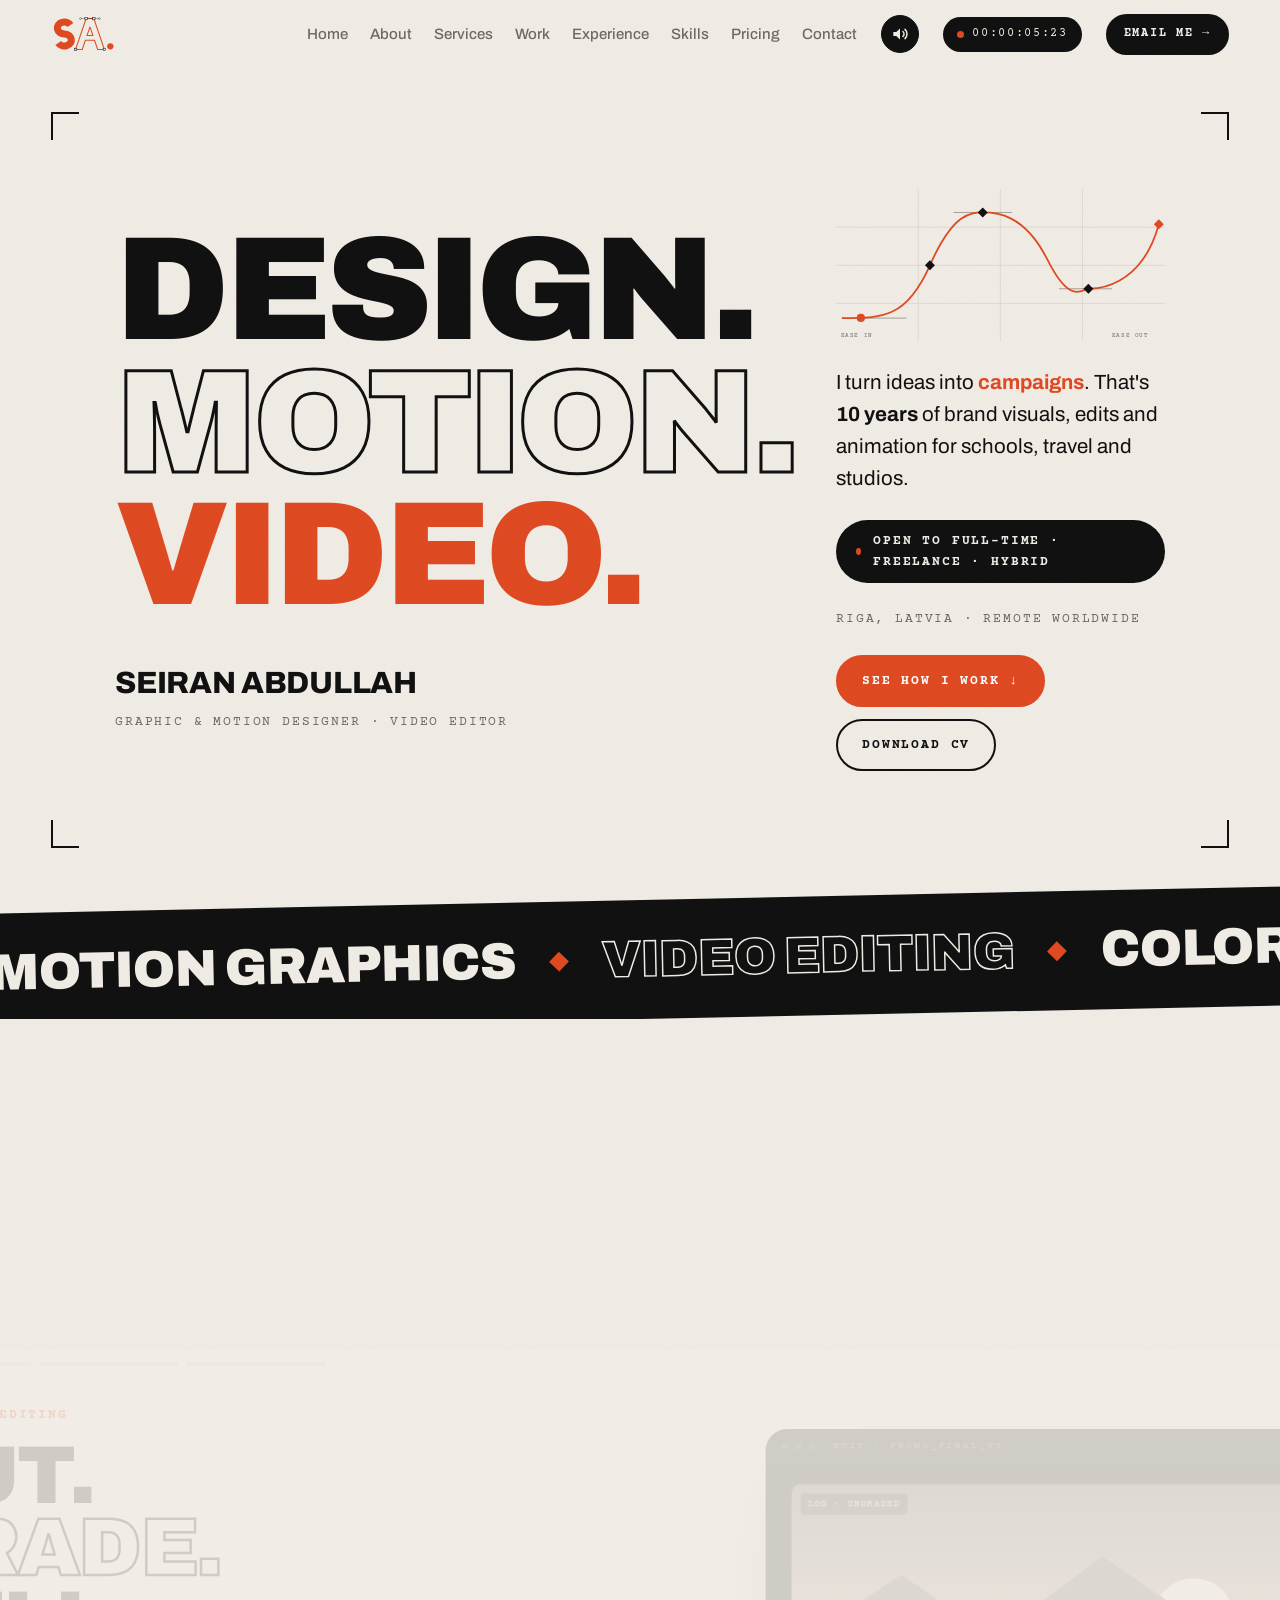
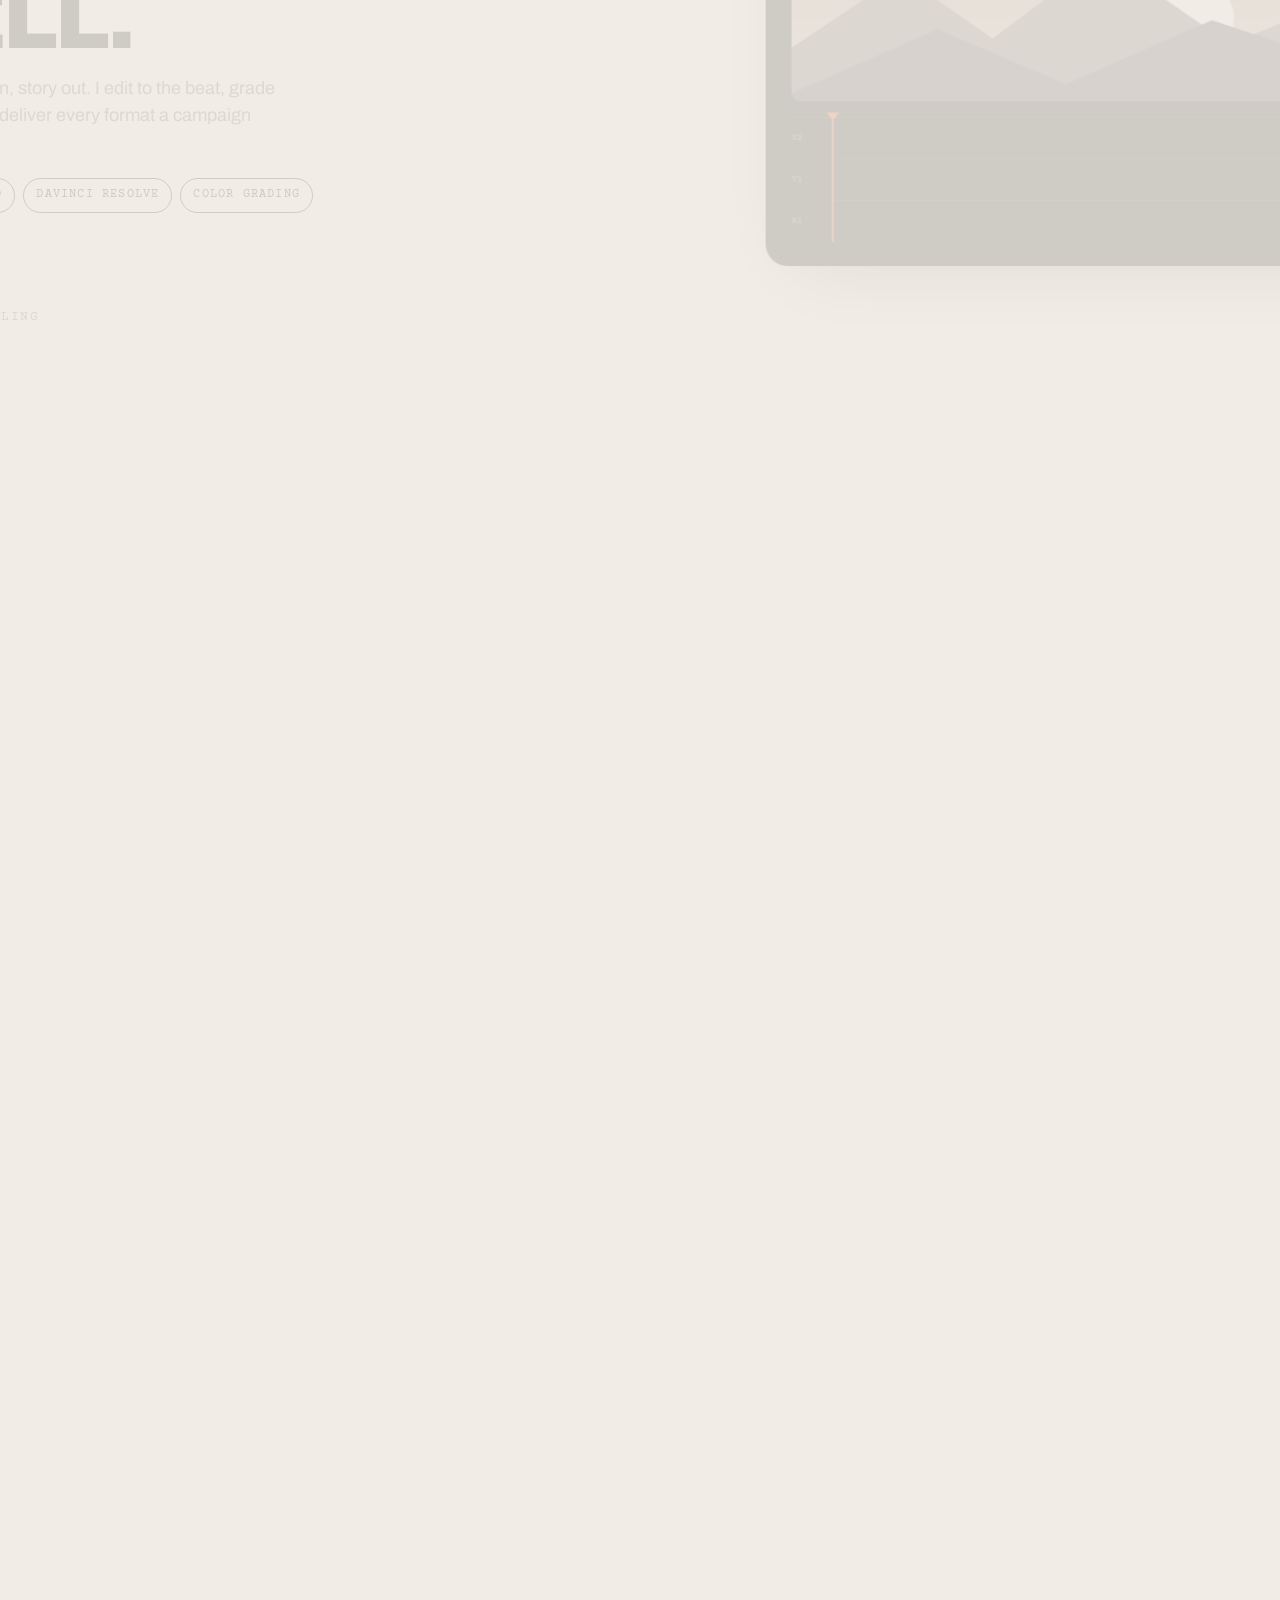
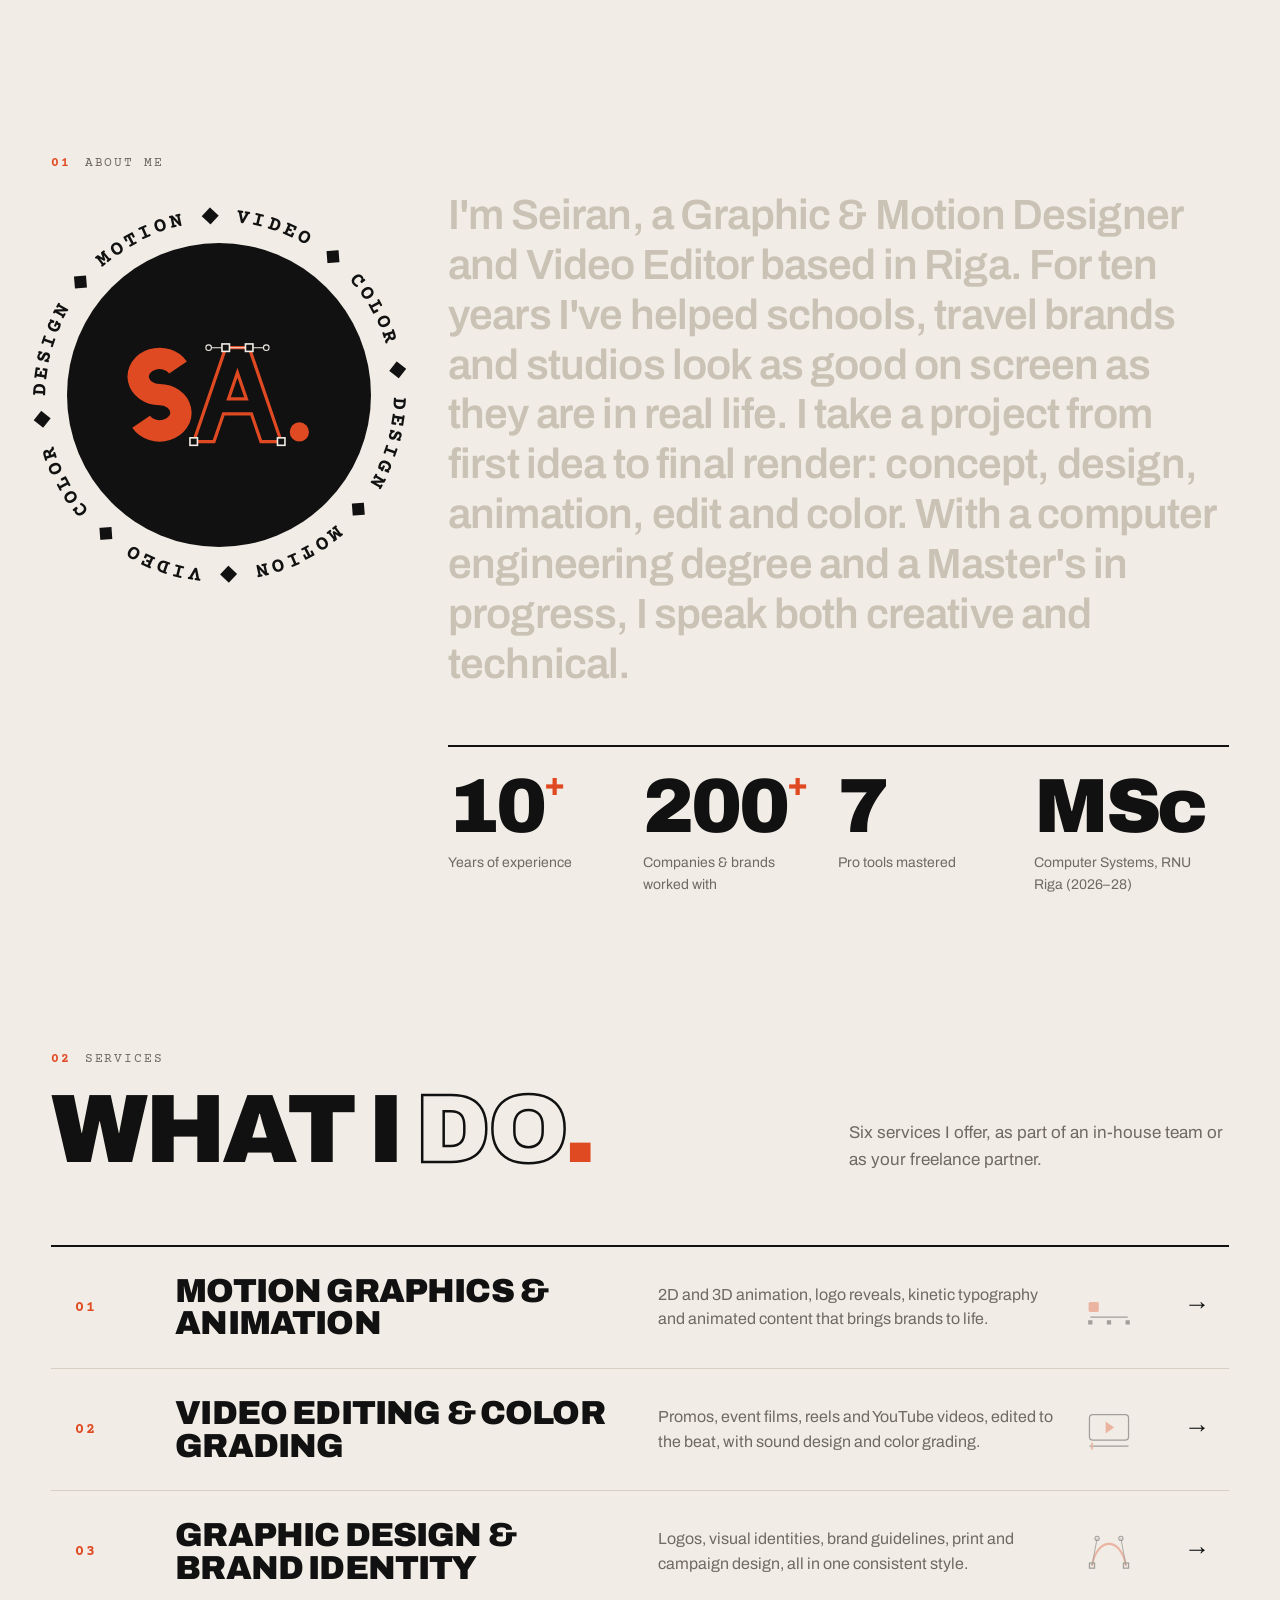
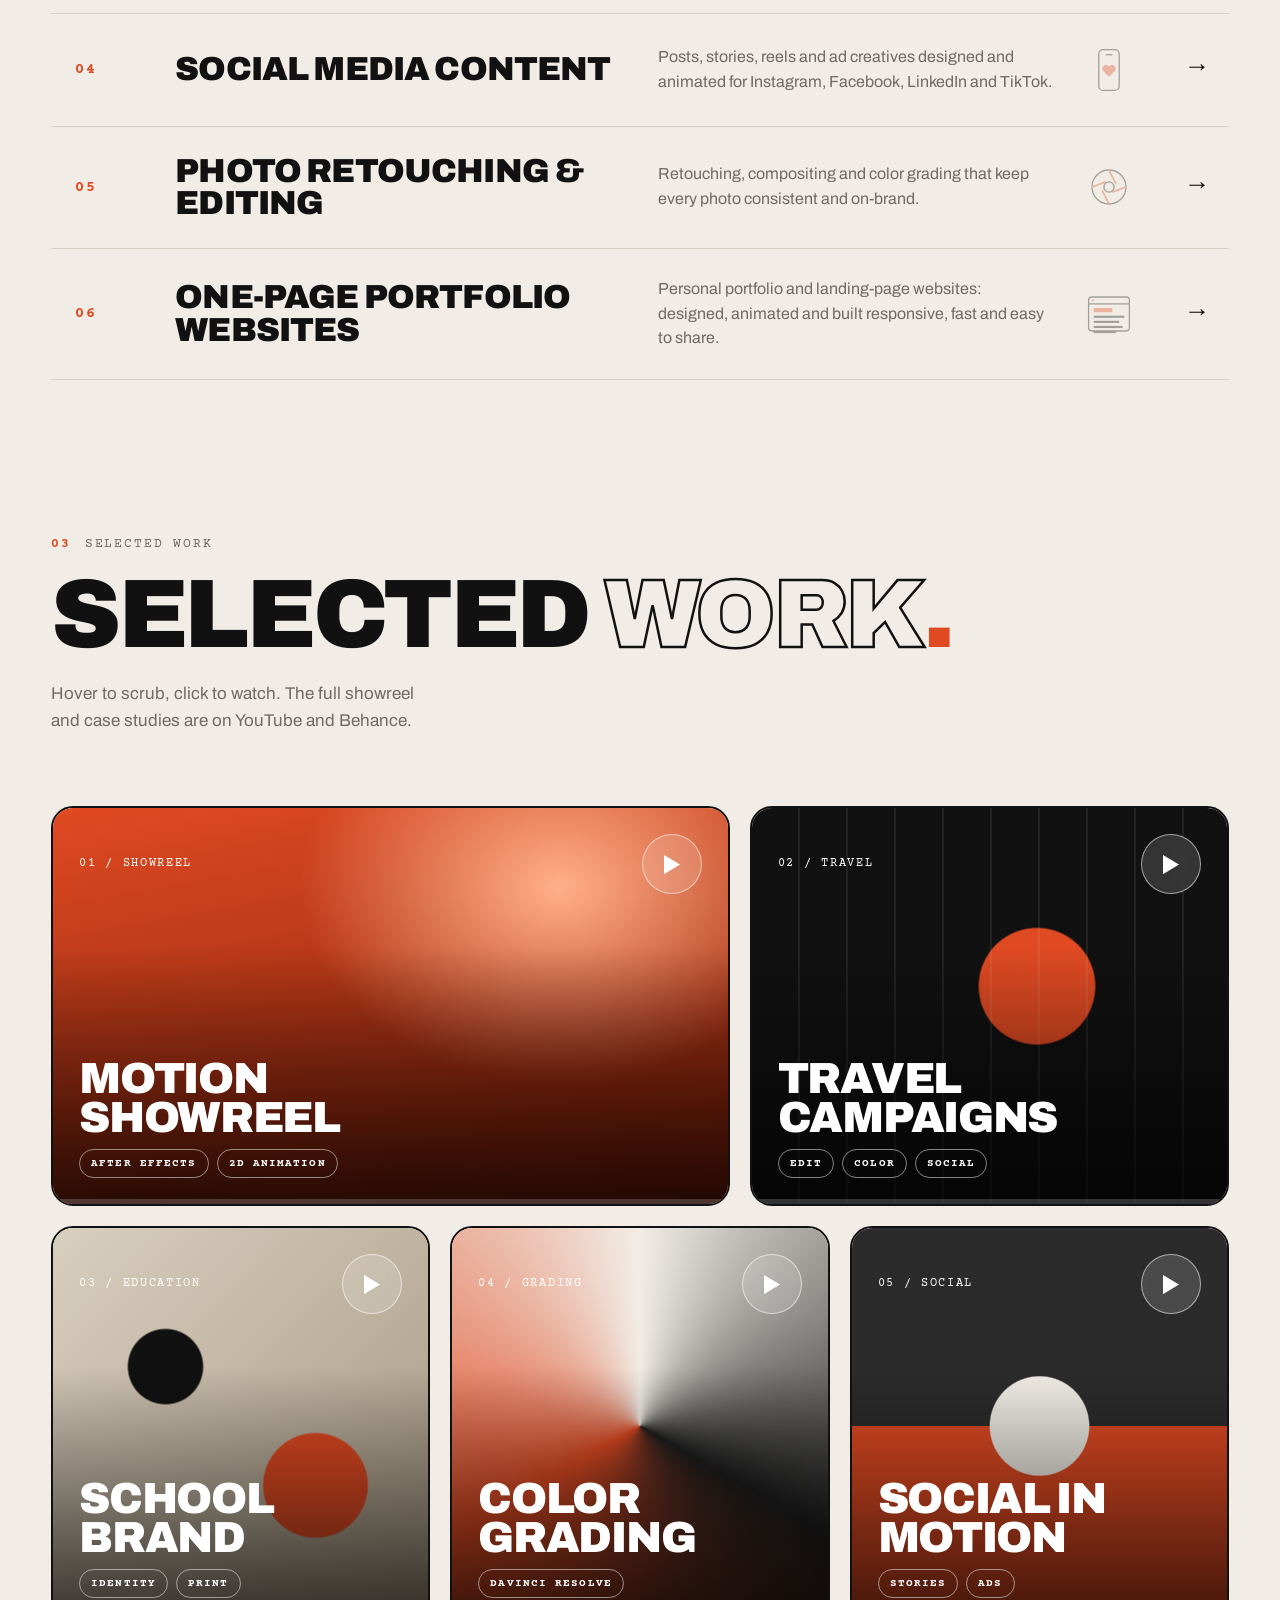
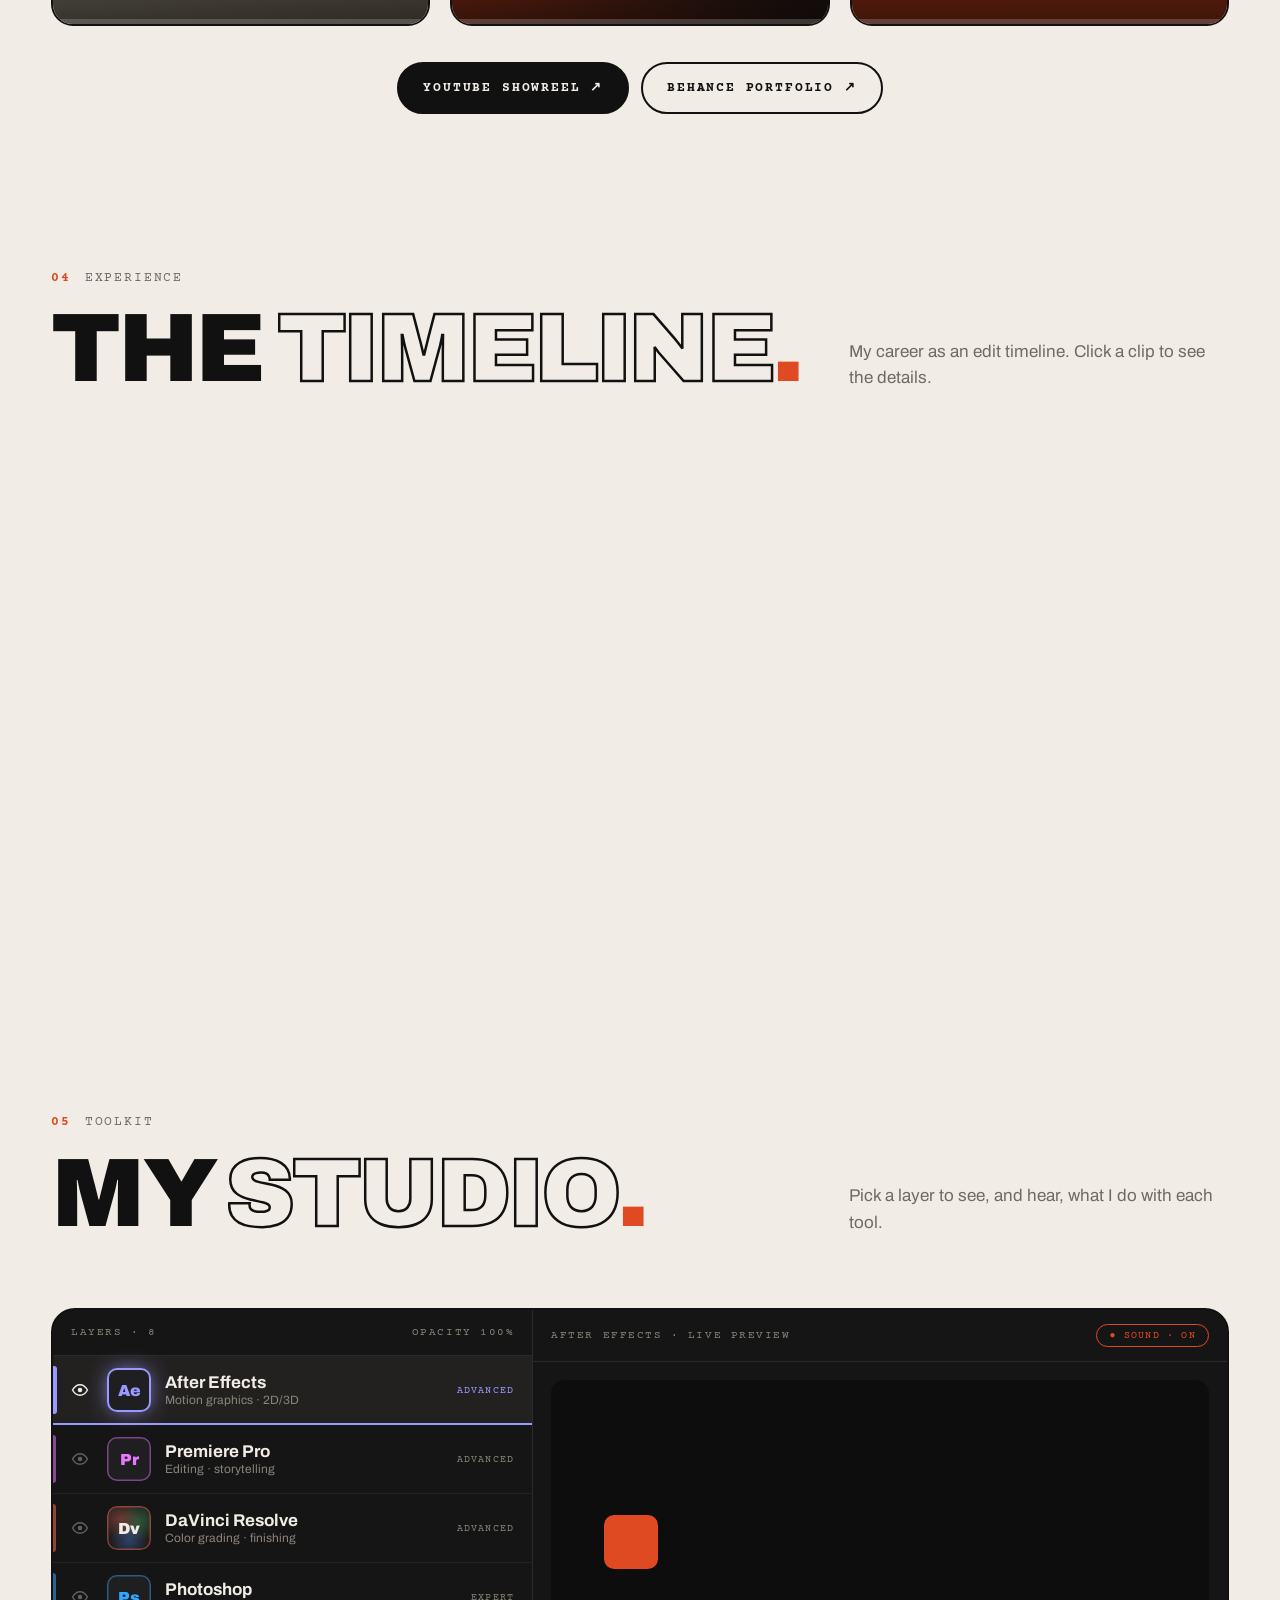
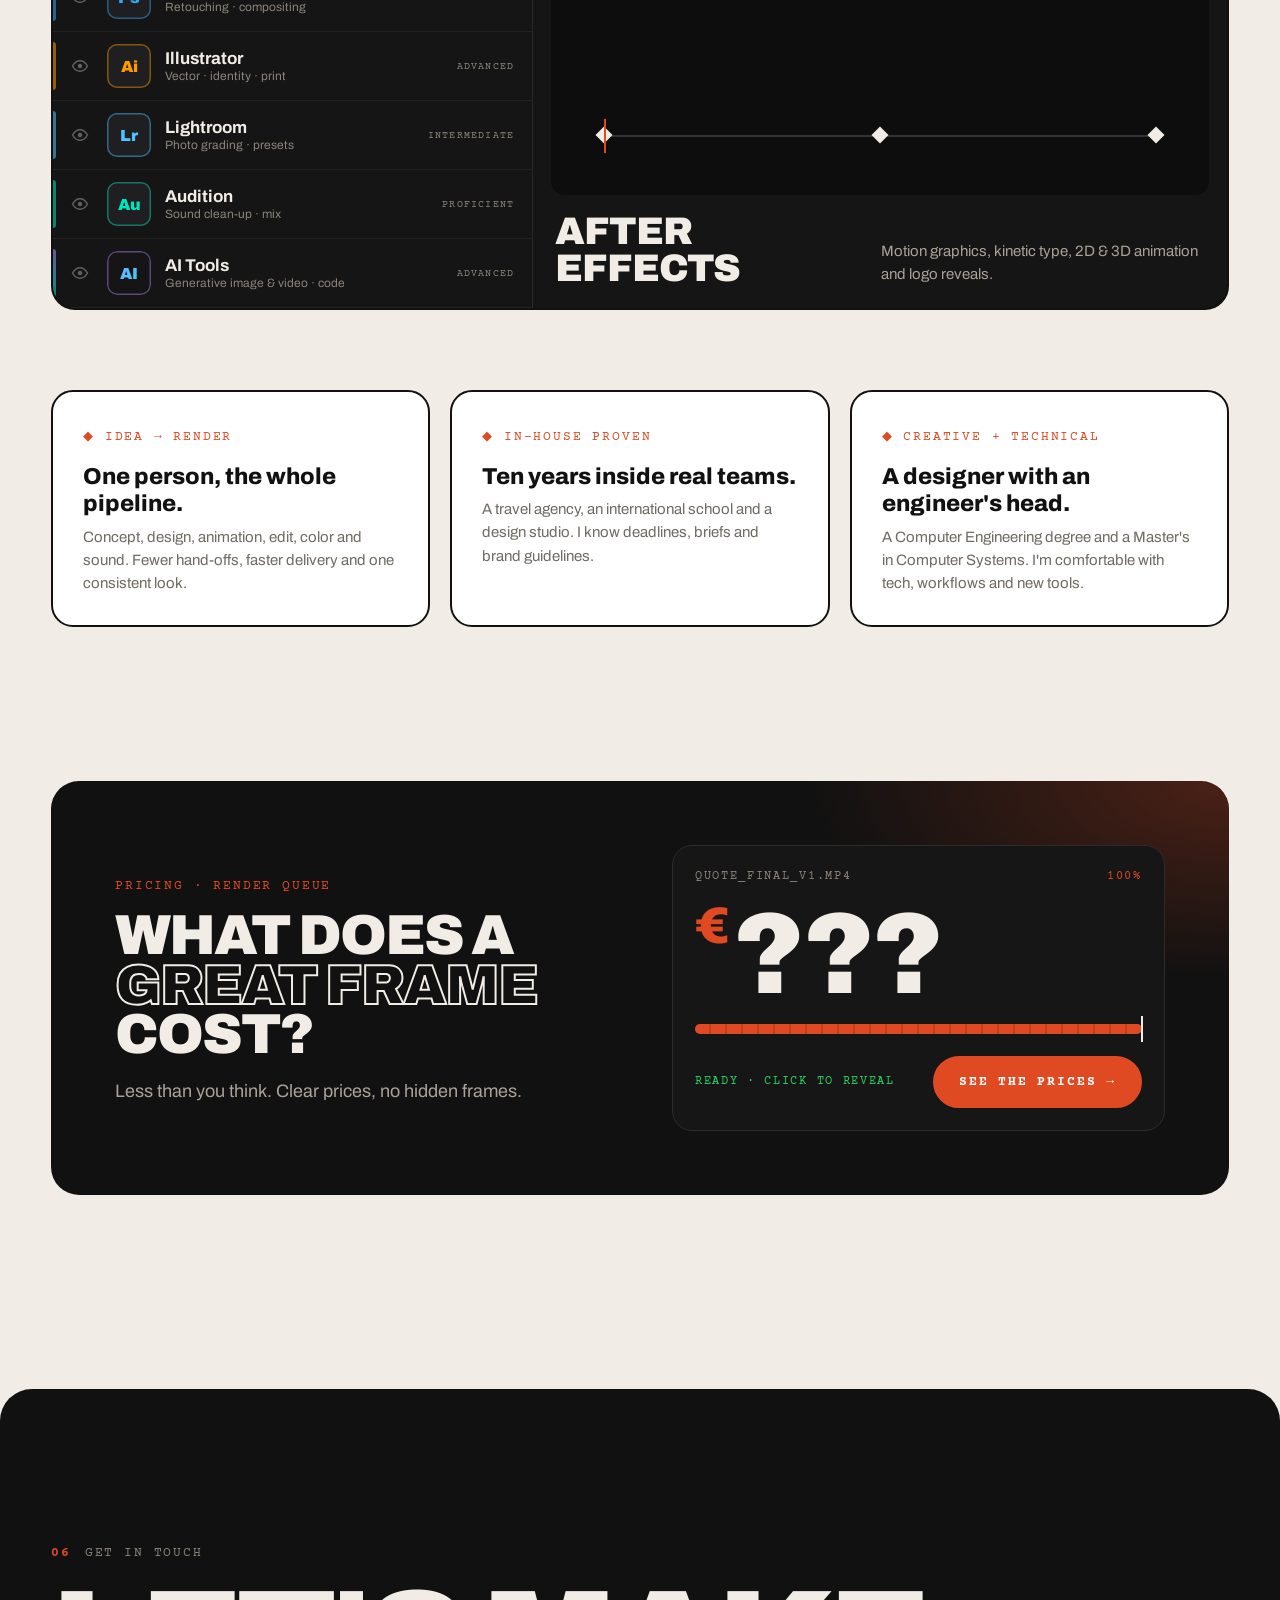
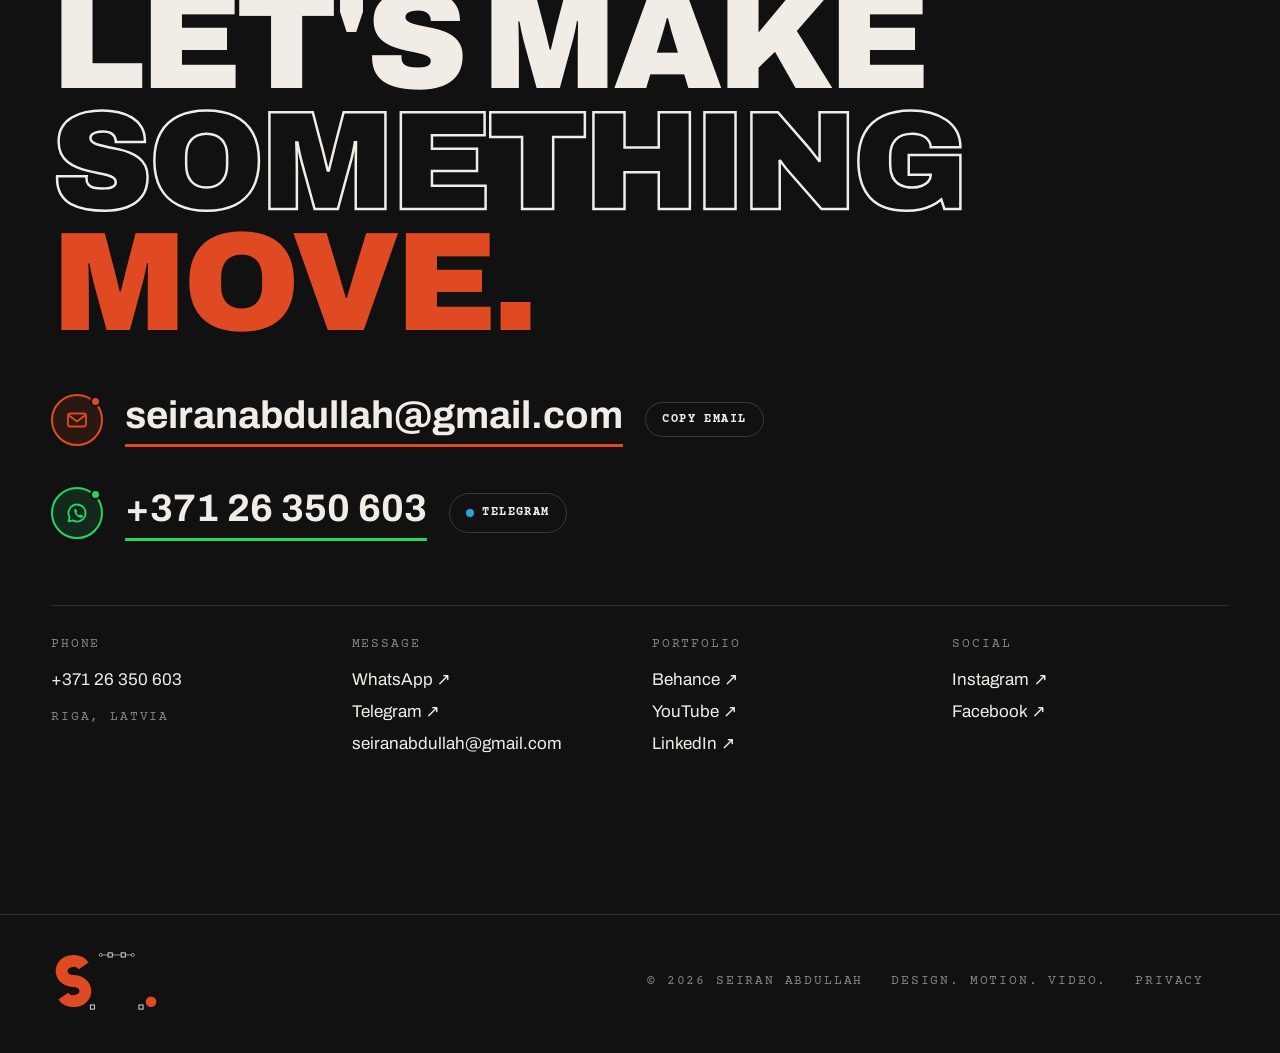
==== commit 10575444: "Add files via upload" ====
--- a/index.html
+++ b/index.html
@@ -23,7 +23,7 @@
 <link rel="preconnect" href="https://fonts.googleapis.com">
 <link rel="preconnect" href="https://fonts.gstatic.com" crossorigin>
 <link href="https://fonts.googleapis.com/css2?family=Archivo:wght@400;500;600;700;800;900&family=Courier+Prime:wght@400;700&display=swap" rel="stylesheet">
-<link rel="stylesheet" href="style.css">
+<link rel="stylesheet" href="style.css?v=1120b">
 </head>
 <body>
 <div class="cursor" id="cursor"></div>
@@ -409,6 +409,6 @@
 <footer><div class="wrap foot"><a href="#top" class="logo flogo" id="flogo" aria-label="Seiran Abdullah — back to top"><svg xmlns="http://www.w3.org/2000/svg" viewBox="6 6 188 108" width="120" height="69" role="img" aria-label="Seiran Abdullah logo"><path class="ls" d="M61.3 34.5 A20 17 0 1 0 44 60 A20 17 0 1 1 26.7 85.5" fill="none" stroke="#e04a22" stroke-width="20"/><path class="la" d="M76 104 L106 16 L128 16 L158 104 L139.0 104 L130.1 78 L103.9 78 L95.0 104 Z M117.0 39.5 L125.4 64 L108.6 64 Z" fill="none" stroke="#e04a22" stroke-width="3" stroke-linejoin="miter"/><g class="lhand"><line x1="90" y1="16" x2="144" y2="16" stroke="#f1ede6" stroke-width="1"/><circle cx="90" cy="16" r="2.6" fill="#111111" stroke="#f1ede6" stroke-width="1"/><circle cx="144" cy="16" r="2.6" fill="#111111" stroke="#f1ede6" stroke-width="1"/></g><g class="lanc"><rect x="72.5" y="100.5" width="7" height="7" fill="#111111" stroke="#f1ede6" stroke-width="1.5"/><rect x="102.5" y="12.5" width="7" height="7" fill="#111111" stroke="#f1ede6" stroke-width="1.5"/><rect x="124.5" y="12.5" width="7" height="7" fill="#111111" stroke="#f1ede6" stroke-width="1.5"/><rect x="154.5" y="100.5" width="7" height="7" fill="#111111" stroke="#f1ede6" stroke-width="1.5"/></g><circle class="ldot" cx="175" cy="95" r="9" fill="#e04a22"/></svg></a><div class="foot-meta mono"><span>© 2026 Seiran Abdullah</span><span>Design. Motion. Video.</span><a href="privacy.html">Privacy</a></div></div></footer>
 
 <button class="totop" id="totop" aria-label="Back to top"><svg viewBox="0 0 48 48" aria-hidden="true"><circle cx="24" cy="24" r="21" fill="none" stroke="rgba(241,237,230,.25)" stroke-width="2"/><circle class="tt-p" cx="24" cy="24" r="21" fill="none" stroke="#e04a22" stroke-width="2.5" stroke-linecap="round" transform="rotate(-90 24 24)"/><path d="M24 31V17M17.5 23.5L24 17l6.5 6.5" fill="none" stroke="#f1ede6" stroke-width="2.2" stroke-linecap="round" stroke-linejoin="round"/></svg></button>
-<script src="main.js"></script>
+<script src="main.js?v=1120b"></script>
 </body>
 </html>
